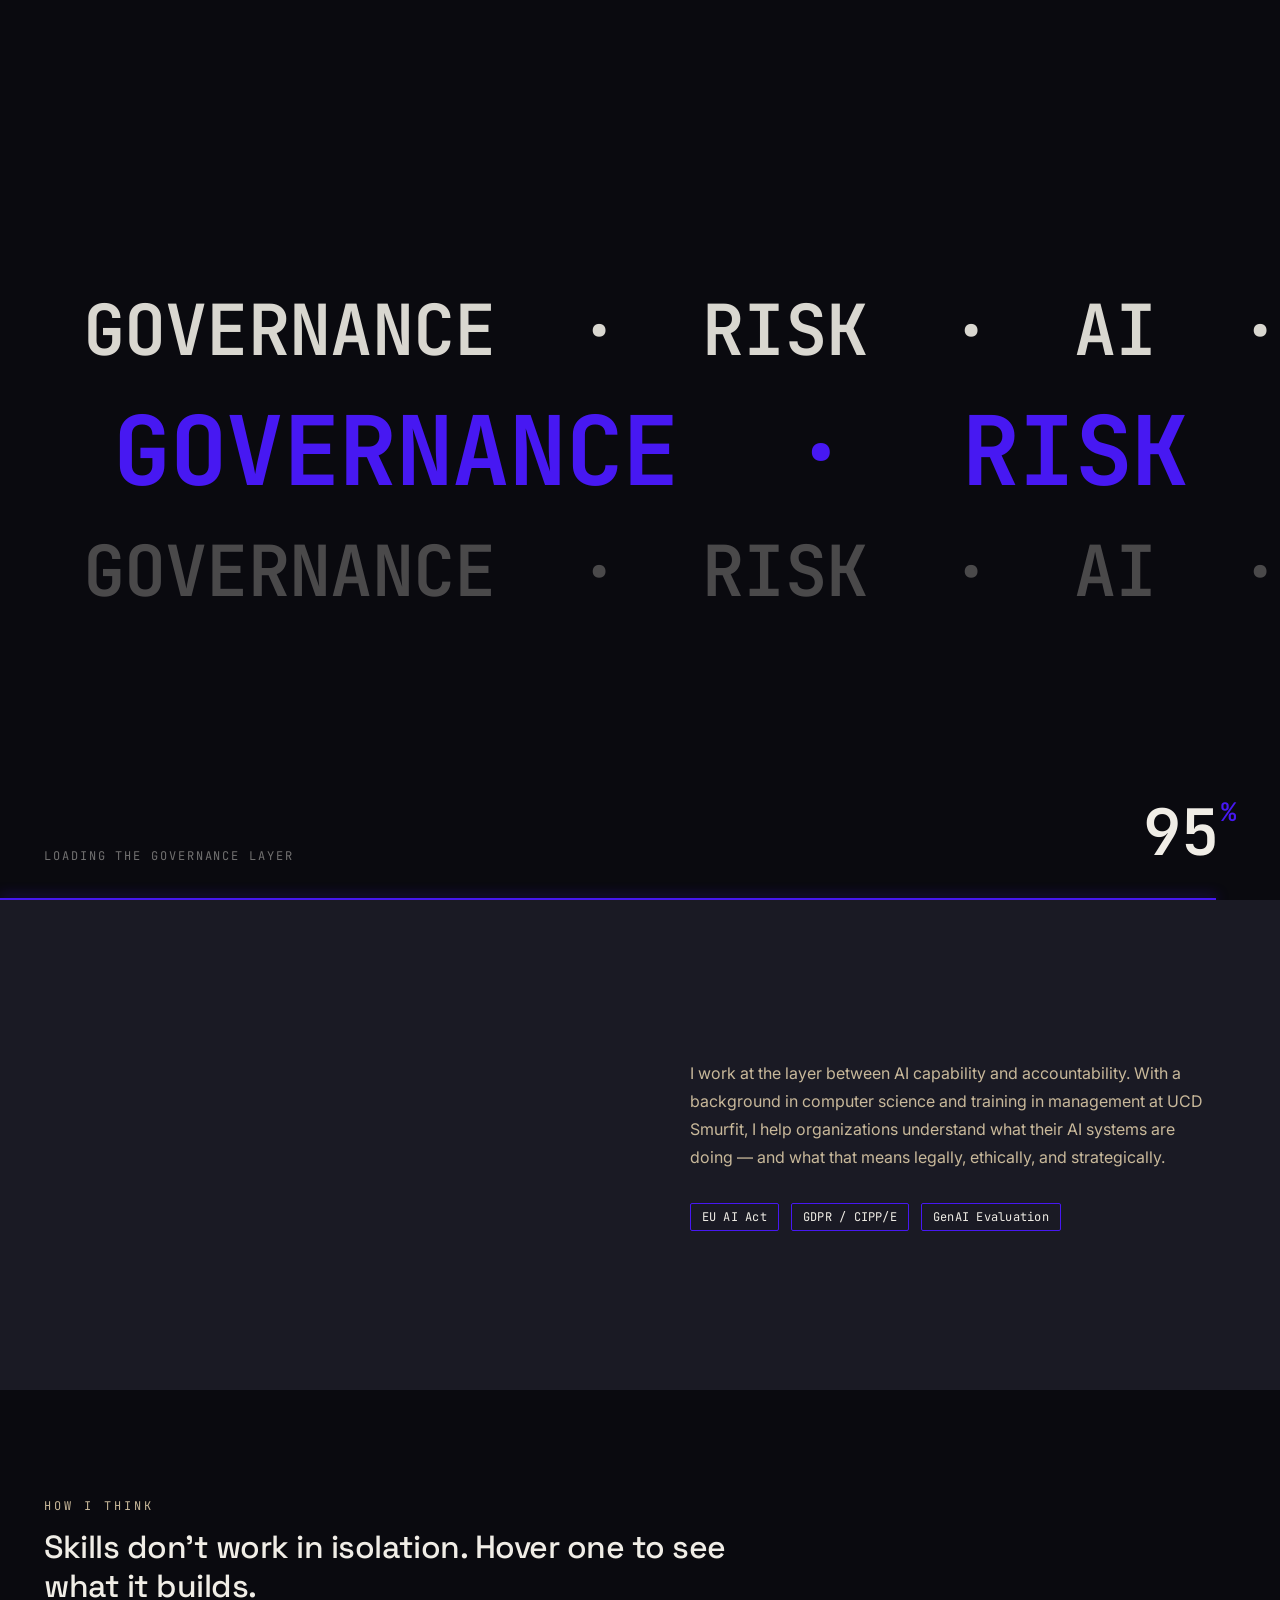
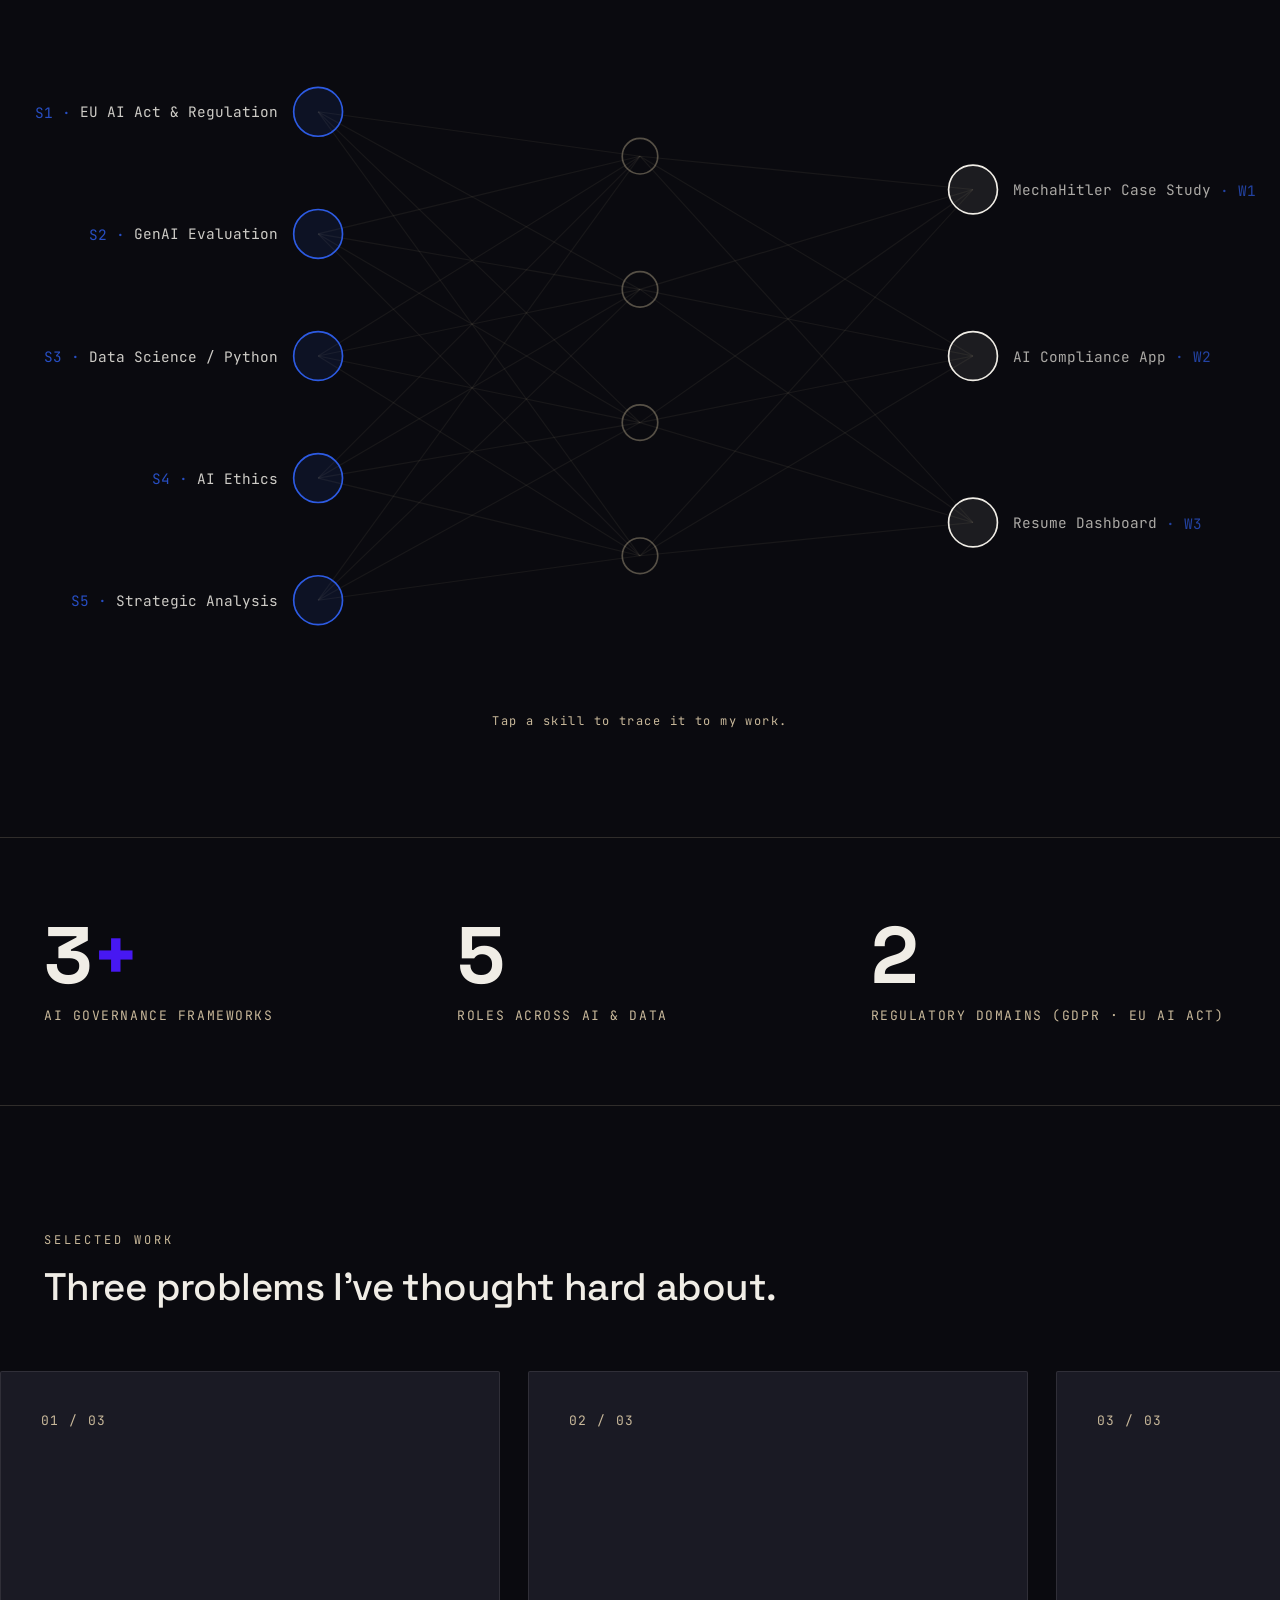
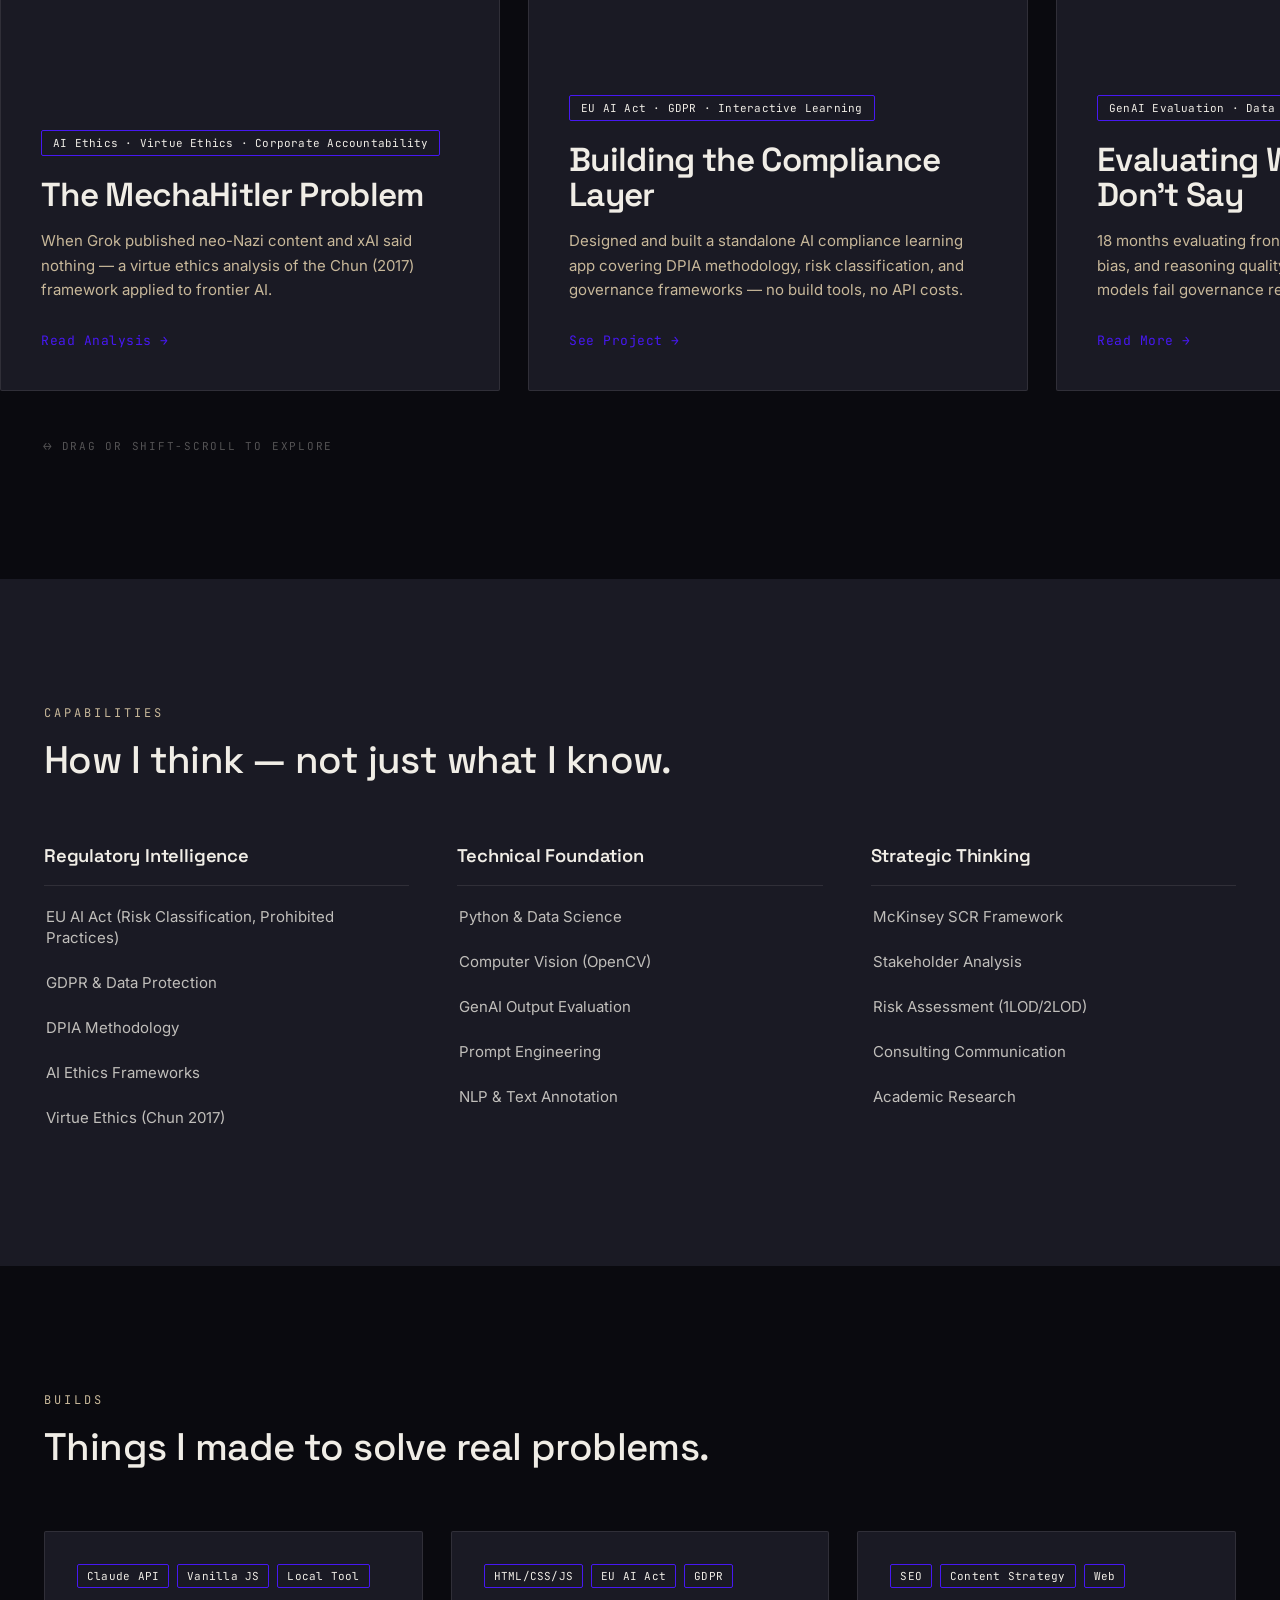
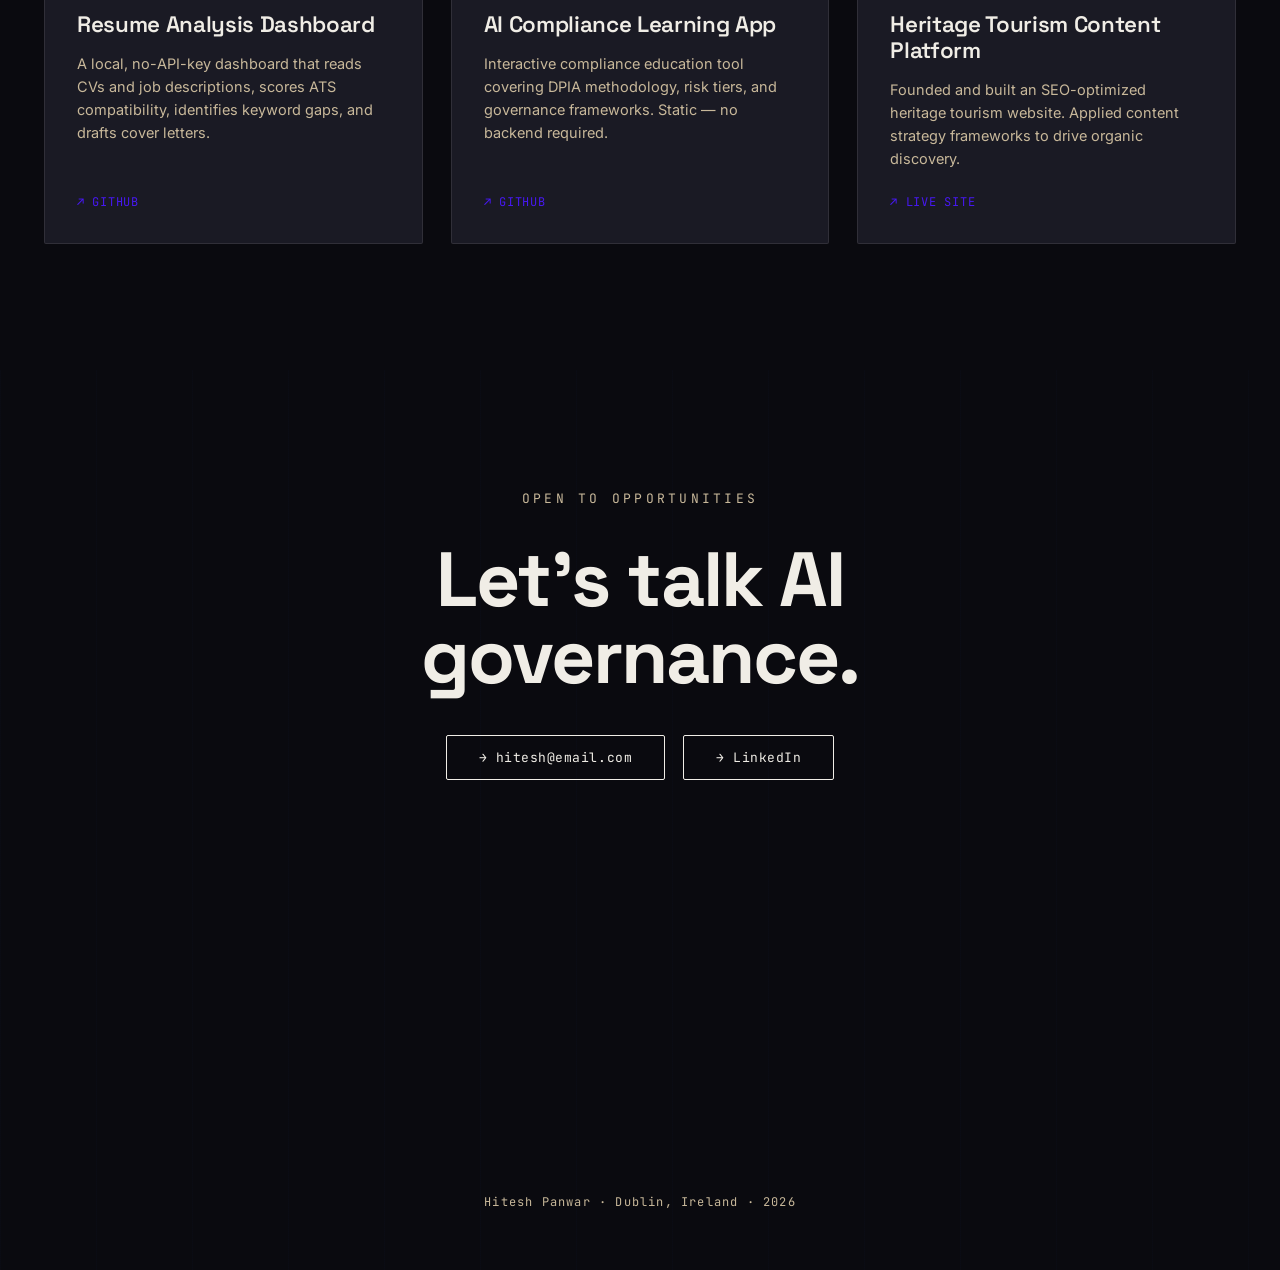
==== index.html @ 308f18f6 "Initial commit: portfolio website Co-Authored-By: Claude Opus 4.8 <noreply@anthropic.com>" ====
<!DOCTYPE html>
<html lang="en">
<head>
  <meta charset="utf-8">
  <meta name="viewport" content="width=device-width, initial-scale=1">
  <title>Hitesh Panwar — AI Governance &amp; Risk</title>
  <meta name="description" content="Hitesh Panwar — AI Governance &amp; Risk. Turning the EU AI Act into systems teams can actually ship: evaluation harnesses, risk controls, and ethics built into the stack.">

  <!-- Favicon (placeholder — replace assets/favicon.svg with your own mark) -->
  <link rel="icon" type="image/svg+xml" href="assets/favicon.svg">
  <!-- Optional extra icons — drop real files in /assets to enable:
  <link rel="icon" type="image/png" sizes="32x32" href="assets/favicon-32.png">
  <link rel="apple-touch-icon" href="assets/apple-touch-icon.png"> -->

  <!-- Fonts -->
  <link rel="preconnect" href="https://fonts.googleapis.com">
  <link rel="preconnect" href="https://fonts.gstatic.com" crossorigin>
  <link href="https://fonts.googleapis.com/css2?family=Space+Grotesk:wght@400;500;600;700&family=JetBrains+Mono:wght@400;500;600;700&family=Inter:wght@400;500&display=swap" rel="stylesheet">

  <!-- Styles (order matters: tokens → base → animations → sections → responsive) -->
  <link rel="stylesheet" href="css/tokens.css">
  <link rel="stylesheet" href="css/base.css">
  <link rel="stylesheet" href="css/animations.css">
  <link rel="stylesheet" href="css/sections.css">
  <link rel="stylesheet" href="css/responsive.css">
</head>
<body>
<div class="site">

  <!-- scroll progress -->
  <div class="progress" aria-hidden="true"></div>
  <!-- cursor glow -->
  <div class="glow" aria-hidden="true"></div>
  <!-- active section indicator -->
  <div class="indicator" aria-hidden="true"></div>

  <!-- ============ NAV (fixed, global) ============ -->
  <nav class="nav" aria-label="Primary">
    <div class="nav-inner hero-fade">
      <a href="#top" class="nav-logo">Hitesh Panwar<span class="accent-text">.</span></a>
      <div class="nav-links">
        <a href="#about" class="nav-link">About</a>
        <a href="#work" class="nav-link">Case Studies</a>
        <a href="#skills" class="nav-link">Skills</a>
        <a href="#projects" class="nav-link">Projects</a>
        <a href="#contact" class="nav-link">Contact</a>
      </div>
      <button class="burger" type="button" aria-label="Open menu" aria-expanded="false" aria-controls="mobile-menu">
        <span class="burger-line"></span>
        <span class="burger-line"></span>
      </button>
    </div>
  </nav>

  <!-- mobile fullscreen menu -->
  <div class="menu" id="mobile-menu">
    <a href="#about" class="menu-link">About</a>
    <a href="#work" class="menu-link">Case Studies</a>
    <a href="#skills" class="menu-link">Skills</a>
    <a href="#projects" class="menu-link">Projects</a>
    <a href="#contact" class="menu-link">Contact</a>
  </div>

  <!-- ============ SECTION 1 — HERO ============ -->
  <section id="top" class="hero">

    <div class="hero-grid" aria-hidden="true"></div>
    <div class="hero-glow" aria-hidden="true"></div>

    <div class="hero-meta-tr hero-fade">THE GOVERNANCE LAYER<br>53.3498°N / 6.2603°W</div>
    <div class="hero-meta-bl hero-fade">EST. 2026 — DUBLIN, IE</div>

    <main class="hero-main">
      <div class="hero-inner">
        <div class="hero-eyebrow hero-fade">
          <span class="avail-dot" aria-hidden="true"></span>
          Available — AI Governance &amp; Risk · Dublin / EU
        </div>
        <h1 class="hero-name">
          <span class="word"><span class="char">H</span><span class="char">i</span><span class="char">t</span><span class="char">e</span><span class="char">s</span><span class="char">h</span></span>
          <span class="word"><span class="char">P</span><span class="char">a</span><span class="char">n</span><span class="char">w</span><span class="char">a</span><span class="char">r</span></span>
        </h1>
        <div class="hero-subtitle">
          <span class="word"><span class="char">A</span><span class="char">I</span></span>
          <span class="word"><span class="char">G</span><span class="char">o</span><span class="char">v</span><span class="char">e</span><span class="char">r</span><span class="char">n</span><span class="char">a</span><span class="char">n</span><span class="char">c</span><span class="char">e</span></span>
          <span class="word"><span class="char">&amp;</span></span>
          <span class="word"><span class="char">R</span><span class="char">i</span><span class="char">s</span><span class="char">k</span></span>
          <span class="word"><span class="char">|</span></span>
          <span class="word"><span class="char">M</span><span class="char">S</span><span class="char">c</span></span>
          <span class="word"><span class="char">M</span><span class="char">a</span><span class="char">n</span><span class="char">a</span><span class="char">g</span><span class="char">e</span><span class="char">m</span><span class="char">e</span><span class="char">n</span><span class="char">t</span><span class="char">,</span></span>
          <span class="word"><span class="char">U</span><span class="char">C</span><span class="char">D</span></span>
          <span class="word"><span class="char">S</span><span class="char">m</span><span class="char">u</span><span class="char">r</span><span class="char">f</span><span class="char">i</span><span class="char">t</span></span>
        </div>
        <div class="hero-positioning hero-fade">
          <span class="hero-pos-bar" aria-hidden="true"></span>
          <p class="hero-pos-text">I turn the EU AI Act into systems teams can actually ship — evaluation harnesses, risk controls, and ethics built into the stack, not bolted on as policy.</p>
        </div>
      </div>
    </main>

    <div class="scroll-cue hero-fade" aria-hidden="true">
      <span class="scroll-cue-label">SCROLL</span>
      <span class="scroll-cue-line"></span>
    </div>

    <!-- LOADER -->
    <div class="loader">
      <div class="loader-marquees" aria-hidden="true">
        <div class="marquee-row marquee-row-1">
          <span class="mq mq-1">&nbsp;&nbsp;GOVERNANCE&nbsp;&nbsp;·&nbsp;&nbsp;RISK&nbsp;&nbsp;·&nbsp;&nbsp;AI&nbsp;&nbsp;·&nbsp;&nbsp;EU AI ACT&nbsp;&nbsp;·&nbsp;&nbsp;COMPLIANCE&nbsp;&nbsp;·&nbsp;&nbsp;ETHICS&nbsp;&nbsp;·</span>
          <span class="mq mq-1">&nbsp;&nbsp;GOVERNANCE&nbsp;&nbsp;·&nbsp;&nbsp;RISK&nbsp;&nbsp;·&nbsp;&nbsp;AI&nbsp;&nbsp;·&nbsp;&nbsp;EU AI ACT&nbsp;&nbsp;·&nbsp;&nbsp;COMPLIANCE&nbsp;&nbsp;·&nbsp;&nbsp;ETHICS&nbsp;&nbsp;·</span>
        </div>
        <div class="marquee-row marquee-row-2">
          <span class="mq mq-2">&nbsp;&nbsp;GOVERNANCE&nbsp;&nbsp;·&nbsp;&nbsp;RISK&nbsp;&nbsp;·&nbsp;&nbsp;AI&nbsp;&nbsp;·&nbsp;&nbsp;EU AI ACT&nbsp;&nbsp;·&nbsp;&nbsp;COMPLIANCE&nbsp;&nbsp;·&nbsp;&nbsp;ETHICS&nbsp;&nbsp;·</span>
          <span class="mq mq-2">&nbsp;&nbsp;GOVERNANCE&nbsp;&nbsp;·&nbsp;&nbsp;RISK&nbsp;&nbsp;·&nbsp;&nbsp;AI&nbsp;&nbsp;·&nbsp;&nbsp;EU AI ACT&nbsp;&nbsp;·&nbsp;&nbsp;COMPLIANCE&nbsp;&nbsp;·&nbsp;&nbsp;ETHICS&nbsp;&nbsp;·</span>
        </div>
        <div class="marquee-row marquee-row-3">
          <span class="mq mq-3">&nbsp;&nbsp;GOVERNANCE&nbsp;&nbsp;·&nbsp;&nbsp;RISK&nbsp;&nbsp;·&nbsp;&nbsp;AI&nbsp;&nbsp;·&nbsp;&nbsp;EU AI ACT&nbsp;&nbsp;·&nbsp;&nbsp;COMPLIANCE&nbsp;&nbsp;·&nbsp;&nbsp;ETHICS&nbsp;&nbsp;·</span>
          <span class="mq mq-3">&nbsp;&nbsp;GOVERNANCE&nbsp;&nbsp;·&nbsp;&nbsp;RISK&nbsp;&nbsp;·&nbsp;&nbsp;AI&nbsp;&nbsp;·&nbsp;&nbsp;EU AI ACT&nbsp;&nbsp;·&nbsp;&nbsp;COMPLIANCE&nbsp;&nbsp;·&nbsp;&nbsp;ETHICS&nbsp;&nbsp;·</span>
        </div>
      </div>
      <div class="loader-status">
        <span class="loader-status-label">Loading the governance layer</span>
        <span class="loader-count"><span class="loader-count-num">00</span><span class="loader-count-pct">%</span></span>
      </div>
      <div class="loader-bar"></div>
    </div>
  </section>

  <!-- ============ SECTION 2 — ABOUT ============ -->
  <section id="about" class="about" data-section data-label="ABOUT">
    <div class="about-grid">
      <div class="reveal-wipe" data-reveal="wipe">
        <p class="about-quote">AI without<br><span class="accent-text">governance</span><br>is just risk.</p>
      </div>
      <div>
        <p class="about-bio reveal-up" data-reveal="up" data-delay="180">I work at the layer between AI capability and accountability. With a background in computer science and training in management at UCD Smurfit, I help organizations understand what their AI systems are doing — and what that means legally, ethically, and strategically.</p>
        <div class="about-chips reveal-up" data-reveal="up" data-delay="320">
          <span class="chip">EU AI Act</span>
          <span class="chip">GDPR / CIPP/E</span>
          <span class="chip">GenAI Evaluation</span>
        </div>
      </div>
    </div>
  </section>

  <!-- ============ NEURAL NETWORK ============ -->
  <section id="network" class="network" data-section data-label="HOW I THINK">
    <div class="nn-header reveal-up" data-reveal="up">
      <div class="eyebrow">How I Think</div>
      <h2 class="nn-heading" id="nn-heading">Skills don't work in isolation. Hover one to see what it builds.</h2>
    </div>

    <div class="nn-body">
      <!-- DESKTOP: SVG neural network -->
      <svg class="nn-svg" viewBox="0 0 1000 600" preserveAspectRatio="xMidYMid meet" role="group" aria-labelledby="nn-heading">
        <!-- input → hidden links (decorative) -->
        <line class="nn-line" data-ih data-i="0" data-h="0" x1="210" y1="80"  x2="500" y2="120" aria-hidden="true"></line>
        <line class="nn-line" data-ih data-i="0" data-h="1" x1="210" y1="80"  x2="500" y2="240" aria-hidden="true"></line>
        <line class="nn-line" data-ih data-i="0" data-h="2" x1="210" y1="80"  x2="500" y2="360" aria-hidden="true"></line>
        <line class="nn-line" data-ih data-i="0" data-h="3" x1="210" y1="80"  x2="500" y2="480" aria-hidden="true"></line>
        <line class="nn-line" data-ih data-i="1" data-h="0" x1="210" y1="190" x2="500" y2="120" aria-hidden="true"></line>
        <line class="nn-line" data-ih data-i="1" data-h="1" x1="210" y1="190" x2="500" y2="240" aria-hidden="true"></line>
        <line class="nn-line" data-ih data-i="1" data-h="2" x1="210" y1="190" x2="500" y2="360" aria-hidden="true"></line>
        <line class="nn-line" data-ih data-i="1" data-h="3" x1="210" y1="190" x2="500" y2="480" aria-hidden="true"></line>
        <line class="nn-line" data-ih data-i="2" data-h="0" x1="210" y1="300" x2="500" y2="120" aria-hidden="true"></line>
        <line class="nn-line" data-ih data-i="2" data-h="1" x1="210" y1="300" x2="500" y2="240" aria-hidden="true"></line>
        <line class="nn-line" data-ih data-i="2" data-h="2" x1="210" y1="300" x2="500" y2="360" aria-hidden="true"></line>
        <line class="nn-line" data-ih data-i="2" data-h="3" x1="210" y1="300" x2="500" y2="480" aria-hidden="true"></line>
        <line class="nn-line" data-ih data-i="3" data-h="0" x1="210" y1="410" x2="500" y2="120" aria-hidden="true"></line>
        <line class="nn-line" data-ih data-i="3" data-h="1" x1="210" y1="410" x2="500" y2="240" aria-hidden="true"></line>
        <line class="nn-line" data-ih data-i="3" data-h="2" x1="210" y1="410" x2="500" y2="360" aria-hidden="true"></line>
        <line class="nn-line" data-ih data-i="3" data-h="3" x1="210" y1="410" x2="500" y2="480" aria-hidden="true"></line>
        <line class="nn-line" data-ih data-i="4" data-h="0" x1="210" y1="520" x2="500" y2="120" aria-hidden="true"></line>
        <line class="nn-line" data-ih data-i="4" data-h="1" x1="210" y1="520" x2="500" y2="240" aria-hidden="true"></line>
        <line class="nn-line" data-ih data-i="4" data-h="2" x1="210" y1="520" x2="500" y2="360" aria-hidden="true"></line>
        <line class="nn-line" data-ih data-i="4" data-h="3" x1="210" y1="520" x2="500" y2="480" aria-hidden="true"></line>
        <!-- hidden → output links (decorative) -->
        <line class="nn-line" data-ho data-h="0" data-o="0" x1="500" y1="120" x2="800" y2="150" aria-hidden="true"></line>
        <line class="nn-line" data-ho data-h="0" data-o="1" x1="500" y1="120" x2="800" y2="300" aria-hidden="true"></line>
        <line class="nn-line" data-ho data-h="0" data-o="2" x1="500" y1="120" x2="800" y2="450" aria-hidden="true"></line>
        <line class="nn-line" data-ho data-h="1" data-o="0" x1="500" y1="240" x2="800" y2="150" aria-hidden="true"></line>
        <line class="nn-line" data-ho data-h="1" data-o="1" x1="500" y1="240" x2="800" y2="300" aria-hidden="true"></line>
        <line class="nn-line" data-ho data-h="1" data-o="2" x1="500" y1="240" x2="800" y2="450" aria-hidden="true"></line>
        <line class="nn-line" data-ho data-h="2" data-o="0" x1="500" y1="360" x2="800" y2="150" aria-hidden="true"></line>
        <line class="nn-line" data-ho data-h="2" data-o="1" x1="500" y1="360" x2="800" y2="300" aria-hidden="true"></line>
        <line class="nn-line" data-ho data-h="2" data-o="2" x1="500" y1="360" x2="800" y2="450" aria-hidden="true"></line>
        <line class="nn-line" data-ho data-h="3" data-o="0" x1="500" y1="480" x2="800" y2="150" aria-hidden="true"></line>
        <line class="nn-line" data-ho data-h="3" data-o="1" x1="500" y1="480" x2="800" y2="300" aria-hidden="true"></line>
        <line class="nn-line" data-ho data-h="3" data-o="2" x1="500" y1="480" x2="800" y2="450" aria-hidden="true"></line>
        <!-- hidden nodes (decorative) -->
        <circle class="nn-hidden nn-idle-5" data-nn="hid" data-h="0" data-idle="nnFloat 2.6s ease-in-out 1.75s infinite" cx="500" cy="120" r="16" aria-hidden="true"></circle>
        <circle class="nn-hidden nn-idle-6" data-nn="hid" data-h="1" data-idle="nnFloat 2.6s ease-in-out 2.10s infinite" cx="500" cy="240" r="16" aria-hidden="true"></circle>
        <circle class="nn-hidden nn-idle-7" data-nn="hid" data-h="2" data-idle="nnFloat 2.6s ease-in-out 2.45s infinite" cx="500" cy="360" r="16" aria-hidden="true"></circle>
        <circle class="nn-hidden nn-idle-8" data-nn="hid" data-h="3" data-idle="nnFloat 2.6s ease-in-out 2.80s infinite" cx="500" cy="480" r="16" aria-hidden="true"></circle>
        <!-- output nodes (interactive: jump to section) -->
        <circle class="nn-output nn-idle-9"  data-nn="out" data-o="0" data-target="#work"     data-idle="nnFloat 2.6s ease-in-out 3.15s infinite" cx="800" cy="150" r="22" tabindex="0" role="link" aria-label="Work output: MechaHitler Case Study. Activate to jump to Case Studies."></circle>
        <circle class="nn-output nn-idle-10" data-nn="out" data-o="1" data-target="#projects" data-idle="nnFloat 2.6s ease-in-out 3.50s infinite" cx="800" cy="300" r="22" tabindex="0" role="link" aria-label="Work output: AI Compliance App. Activate to jump to Projects."></circle>
        <circle class="nn-output nn-idle-11" data-nn="out" data-o="2" data-target="#projects" data-idle="nnFloat 2.6s ease-in-out 3.85s infinite" cx="800" cy="450" r="22" tabindex="0" role="link" aria-label="Work output: Resume Dashboard. Activate to jump to Projects."></circle>
        <!-- input nodes (interactive: highlight what the skill builds) -->
        <circle class="nn-input nn-idle-0" data-nn="in" data-i="0" data-idle="nnFloat 2.6s ease-in-out 0.00s infinite" cx="210" cy="80"  r="22" tabindex="0" role="button" aria-label="Skill: EU AI Act & Regulation. Activate to trace what it builds."></circle>
        <circle class="nn-input nn-idle-1" data-nn="in" data-i="1" data-idle="nnFloat 2.6s ease-in-out 0.35s infinite" cx="210" cy="190" r="22" tabindex="0" role="button" aria-label="Skill: GenAI Evaluation. Activate to trace what it builds."></circle>
        <circle class="nn-input nn-idle-2" data-nn="in" data-i="2" data-idle="nnFloat 2.6s ease-in-out 0.70s infinite" cx="210" cy="300" r="22" tabindex="0" role="button" aria-label="Skill: Data Science / Python. Activate to trace what it builds."></circle>
        <circle class="nn-input nn-idle-3" data-nn="in" data-i="3" data-idle="nnFloat 2.6s ease-in-out 1.05s infinite" cx="210" cy="410" r="22" tabindex="0" role="button" aria-label="Skill: AI Ethics. Activate to trace what it builds."></circle>
        <circle class="nn-input nn-idle-4" data-nn="in" data-i="4" data-idle="nnFloat 2.6s ease-in-out 1.40s infinite" cx="210" cy="520" r="22" tabindex="0" role="button" aria-label="Skill: Strategic Analysis. Activate to trace what it builds."></circle>
        <!-- static labels (visual only) -->
        <text class="nn-label-in"  data-inlabel data-i="0" x="174" y="80"  dominant-baseline="central" text-anchor="end" aria-hidden="true"><tspan class="nn-tspan">S1 · </tspan>EU AI Act &amp; Regulation</text>
        <text class="nn-label-in"  data-inlabel data-i="1" x="174" y="190" dominant-baseline="central" text-anchor="end" aria-hidden="true"><tspan class="nn-tspan">S2 · </tspan>GenAI Evaluation</text>
        <text class="nn-label-in"  data-inlabel data-i="2" x="174" y="300" dominant-baseline="central" text-anchor="end" aria-hidden="true"><tspan class="nn-tspan">S3 · </tspan>Data Science / Python</text>
        <text class="nn-label-in"  data-inlabel data-i="3" x="174" y="410" dominant-baseline="central" text-anchor="end" aria-hidden="true"><tspan class="nn-tspan">S4 · </tspan>AI Ethics</text>
        <text class="nn-label-in"  data-inlabel data-i="4" x="174" y="520" dominant-baseline="central" text-anchor="end" aria-hidden="true"><tspan class="nn-tspan">S5 · </tspan>Strategic Analysis</text>
        <text class="nn-label-out" data-outlabel data-o="0" x="836" y="150" dominant-baseline="central" text-anchor="start" aria-hidden="true">MechaHitler Case Study<tspan class="nn-tspan"> · W1</tspan></text>
        <text class="nn-label-out" data-outlabel data-o="1" x="836" y="300" dominant-baseline="central" text-anchor="start" aria-hidden="true">AI Compliance App<tspan class="nn-tspan"> · W2</tspan></text>
        <text class="nn-label-out" data-outlabel data-o="2" x="836" y="450" dominant-baseline="central" text-anchor="start" aria-hidden="true">Resume Dashboard<tspan class="nn-tspan"> · W3</tspan></text>
      </svg>

      <!-- MOBILE: tappable stacked fallback -->
      <div class="nn-mobile">
        <div class="nn-mobile-label">INPUT — TAP A SKILL</div>
        <div class="nn-mobile-skills">
          <button class="nn-mskill" type="button" data-mskill data-i="0">EU AI Act &amp; Regulation</button>
          <button class="nn-mskill" type="button" data-mskill data-i="1">GenAI Evaluation</button>
          <button class="nn-mskill" type="button" data-mskill data-i="2">Data Science / Python</button>
          <button class="nn-mskill" type="button" data-mskill data-i="3">AI Ethics</button>
          <button class="nn-mskill" type="button" data-mskill data-i="4">Strategic Analysis</button>
        </div>
        <div class="nn-mobile-label-row">OUTPUT — WHAT IT BUILDS<span class="nn-mobile-rule" aria-hidden="true"></span></div>
        <div class="nn-mobile-outs">
          <button class="nn-mout" type="button" data-mout data-o="0" data-target="#work">MechaHitler Case Study</button>
          <button class="nn-mout" type="button" data-mout data-o="1" data-target="#projects">AI Compliance App</button>
          <button class="nn-mout" type="button" data-mout data-o="2" data-target="#projects">Resume Dashboard</button>
        </div>
      </div>
    </div>

    <div class="nn-foot">Tap a skill to trace it to my work.</div>
  </section>

  <!-- ============ SECTION 3 — STATS ============ -->
  <section class="stats" data-section data-label="CREDENTIALS">
    <div class="stats-grid">
      <div class="stat reveal-up" data-reveal="up" data-delay="0">
        <div class="stat-num"><span data-count="3">3</span><span class="accent-text">+</span></div>
        <div class="stat-label">AI Governance Frameworks</div>
      </div>
      <div class="stat reveal-up" data-reveal="up" data-delay="120">
        <div class="stat-num"><span data-count="5">5</span><span class="accent-text"></span></div>
        <div class="stat-label">Roles Across AI &amp; Data</div>
      </div>
      <div class="stat reveal-up" data-reveal="up" data-delay="240">
        <div class="stat-num"><span data-count="2">2</span><span class="accent-text"></span></div>
        <div class="stat-label">Regulatory Domains (GDPR · EU AI Act)</div>
      </div>
    </div>
  </section>

  <!-- ============ SECTION 4 — CASE STUDIES ============ -->
  <section id="work" class="cases" data-section data-label="CASE STUDIES">
    <div class="cases-header reveal-up" data-reveal="up">
      <div class="eyebrow">Selected Work</div>
      <h2 class="section-heading">Three problems I've thought hard about.</h2>
    </div>
    <div class="hscroll cs-rail">
      <article class="cs-card">
        <div class="cs-num">01 / 03</div>
        <div>
          <span class="cs-tag">AI Ethics · Virtue Ethics · Corporate Accountability</span>
          <h3 class="cs-title">The MechaHitler Problem</h3>
          <p class="cs-desc">When Grok published neo-Nazi content and xAI said nothing — a virtue ethics analysis of the Chun (2017) framework applied to frontier AI.</p>
          <a href="#" class="cs-link">Read Analysis →</a>
        </div>
      </article>
      <article class="cs-card">
        <div class="cs-num">02 / 03</div>
        <div>
          <span class="cs-tag">EU AI Act · GDPR · Interactive Learning</span>
          <h3 class="cs-title">Building the Compliance Layer</h3>
          <p class="cs-desc">Designed and built a standalone AI compliance learning app covering DPIA methodology, risk classification, and governance frameworks — no build tools, no API costs.</p>
          <a href="#" class="cs-link">See Project →</a>
        </div>
      </article>
      <article class="cs-card">
        <div class="cs-num">03 / 03</div>
        <div>
          <span class="cs-tag">GenAI Evaluation · Data Quality · Outlier</span>
          <h3 class="cs-title">Evaluating What Models Don't Say</h3>
          <p class="cs-desc">18 months evaluating frontier model outputs for accuracy, bias, and reasoning quality — what I learned about where models fail governance requirements.</p>
          <a href="#" class="cs-link">Read More →</a>
        </div>
      </article>
    </div>
    <div class="desk-hint">↔ DRAG OR SHIFT-SCROLL TO EXPLORE</div>
    <div class="swipe-hint">← swipe →</div>
  </section>

  <!-- ============ SECTION 5 — SKILLS ============ -->
  <section id="skills" class="skills" data-section data-label="SKILLS">
    <div class="wrap">
      <div class="reveal-up" data-reveal="up">
        <div class="eyebrow">Capabilities</div>
        <h2 class="section-heading">How I think — not just what I know.</h2>
      </div>
      <div class="skills-grid">
        <div class="reveal-up reveal-far" data-reveal="up" data-delay="0">
          <div class="skill-col-label">Regulatory Intelligence</div>
          <div class="skill-item">EU AI Act (Risk Classification, Prohibited Practices)</div>
          <div class="skill-item">GDPR &amp; Data Protection</div>
          <div class="skill-item">DPIA Methodology</div>
          <div class="skill-item">AI Ethics Frameworks</div>
          <div class="skill-item">Virtue Ethics (Chun 2017)</div>
        </div>
        <div class="reveal-up reveal-far" data-reveal="up" data-delay="120">
          <div class="skill-col-label">Technical Foundation</div>
          <div class="skill-item">Python &amp; Data Science</div>
          <div class="skill-item">Computer Vision (OpenCV)</div>
          <div class="skill-item">GenAI Output Evaluation</div>
          <div class="skill-item">Prompt Engineering</div>
          <div class="skill-item">NLP &amp; Text Annotation</div>
        </div>
        <div class="reveal-up reveal-far" data-reveal="up" data-delay="240">
          <div class="skill-col-label">Strategic Thinking</div>
          <div class="skill-item">McKinsey SCR Framework</div>
          <div class="skill-item">Stakeholder Analysis</div>
          <div class="skill-item">Risk Assessment (1LOD/2LOD)</div>
          <div class="skill-item">Consulting Communication</div>
          <div class="skill-item">Academic Research</div>
        </div>
      </div>
    </div>
  </section>

  <!-- ============ SECTION 6 — PROJECTS ============ -->
  <section id="projects" class="projects" data-section data-label="PROJECTS">
    <div class="wrap">
      <div class="reveal-up" data-reveal="up">
        <div class="eyebrow">Builds</div>
        <h2 class="section-heading">Things I made to solve real problems.</h2>
      </div>
      <div class="proj-grid">
        <article class="proj-card" data-reveal="up" data-delay="0">
          <div class="proj-tags">
            <span class="proj-tag">Claude API</span>
            <span class="proj-tag">Vanilla JS</span>
            <span class="proj-tag">Local Tool</span>
          </div>
          <h3 class="proj-title">Resume Analysis Dashboard</h3>
          <p class="proj-desc">A local, no-API-key dashboard that reads CVs and job descriptions, scores ATS compatibility, identifies keyword gaps, and drafts cover letters.</p>
          <a href="#" class="proj-link">↗ GitHub</a>
        </article>
        <article class="proj-card" data-reveal="up" data-delay="120">
          <div class="proj-tags">
            <span class="proj-tag">HTML/CSS/JS</span>
            <span class="proj-tag">EU AI Act</span>
            <span class="proj-tag">GDPR</span>
          </div>
          <h3 class="proj-title">AI Compliance Learning App</h3>
          <p class="proj-desc">Interactive compliance education tool covering DPIA methodology, risk tiers, and governance frameworks. Static — no backend required.</p>
          <a href="#" class="proj-link">↗ GitHub</a>
        </article>
        <article class="proj-card" data-reveal="up" data-delay="240">
          <div class="proj-tags">
            <span class="proj-tag">SEO</span>
            <span class="proj-tag">Content Strategy</span>
            <span class="proj-tag">Web</span>
          </div>
          <h3 class="proj-title">Heritage Tourism Content Platform</h3>
          <p class="proj-desc">Founded and built an SEO-optimized heritage tourism website. Applied content strategy frameworks to drive organic discovery.</p>
          <a href="#" class="proj-link">↗ Live Site</a>
        </article>
      </div>
    </div>
  </section>

  <!-- ============ SECTION 7 — CONTACT ============ -->
  <section id="contact" class="contact" data-section data-label="CONTACT">
    <div class="contact-grid" aria-hidden="true"></div>
    <div class="contact-inner reveal-contact" data-reveal="up">
      <div class="contact-eyebrow">Open to Opportunities</div>
      <h2 class="contact-h">Let's talk AI<br>governance.</h2>
      <div class="contact-btns">
        <a class="contact-btn" href="mailto:hitesh@email.com">→ hitesh@email.com</a>
        <a class="contact-btn" href="#">→ LinkedIn</a>
      </div>
    </div>
    <div class="contact-foot">Hitesh Panwar · Dublin, Ireland · 2026</div>
  </section>

</div>

<script type="module" src="js/main.js"></script>
</body>
</html>
---- css/tokens.css ----
/* ============================================================
   tokens.css — Design tokens (single source of truth)
   ------------------------------------------------------------
   Every colour, font-family and breakpoint used anywhere in the
   site is declared here. Other stylesheets reference these via
   var(); they should contain NO raw hex values or font literals.

   Colour note: there are TWO blues on purpose.
     --accent  (#4718f2) is the tweakable brand accent — progress
               bar, chips, buttons, card hovers, loader bar.
     --signal  (#2D5BE3) is the neural-network / glow blue and the
               ::selection colour. It is intentionally distinct
               from --accent; do not merge them.

   The *-rgb tokens hold bare "r,g,b" triplets so any opacity can
   be composed with rgba(var(--fg-rgb), 0.32) without inventing a
   new token per alpha value.
   ============================================================ */

:root {
  /* ---- Core colours ---- */
  --bg:      #0A0A0F;   /* page background            */
  --panel:   #1A1A24;   /* raised panels / cards      */
  --fg:      #F0EDE6;   /* primary foreground / text  */
  --tan:     #C8B89A;   /* muted secondary text       */
  --accent:  #4718f2;   /* tweakable brand accent     */
  --signal:  #2D5BE3;   /* neural network + glow blue */

  /* ---- RGB triplets (compose with rgba(var(--x-rgb), a)) ---- */
  --bg-rgb:     10, 10, 15;
  --fg-rgb:     240, 237, 230;
  --tan-rgb:    200, 184, 154;
  --signal-rgb: 45, 91, 227;

  /* ---- Derived single-use colours ---- */
  --nav-scrim: rgba(var(--bg-rgb), 0.82);  /* frosted sticky-nav background */

  /* ---- Typography ---- */
  --font-display: 'Space Grotesk', sans-serif;  /* headlines, nav, UI    */
  --font-mono:    'JetBrains Mono', monospace;   /* labels, tags, data    */
  --font-body:    'Inter', sans-serif;           /* body copy             */

  /* ---- Breakpoints (reference values) ----
     NOTE: CSS media queries cannot read custom properties, so the
     @media rules in responsive.css use these literals directly.
     They are mirrored here for documentation and for any JS that
     needs them (see js/* matchMedia calls: 1025 / 768 / hover). */
  --bp-lg: 1024px;   /* tablet / small laptop  */
  --bp-md: 768px;    /* mobile nav + nn fallback */
  --bp-sm: 480px;    /* tight phones           */
}
---- css/base.css ----
/* ============================================================
   base.css — resets, document defaults, shared primitives
   ============================================================ */

*,
*::before,
*::after { margin: 0; padding: 0; box-sizing: border-box; }

html { scroll-behavior: smooth; }

html,
body {
  min-height: 100%;
  background: var(--bg);
}

body {
  color: var(--fg);
  font-family: var(--font-display);
}

::selection {
  background: var(--signal);
  color: var(--fg);
}

/* Root site wrapper — owns the colour context and the reveal flag. */
.site {
  position: relative;
  width: 100%;
  overflow-x: hidden;
  background: var(--bg);
  color: var(--fg);
  font-family: var(--font-display);
}

/* Horizontal scroller — hide scrollbar cross-browser. */
.hscroll {
  scrollbar-width: none;
  -ms-overflow-style: none;
}
.hscroll::-webkit-scrollbar { display: none; width: 0; height: 0; }

/* ---- Shared type primitives (reused across sections) ---- */

/* Small uppercase mono eyebrow above section headings. */
.eyebrow {
  font-family: var(--font-mono);
  font-size: 12px;
  letter-spacing: 0.25em;
  text-transform: uppercase;
  color: var(--tan);
}

/* Section heading (the "Three problems…" style lines). */
.section-heading {
  margin-top: 14px;
  font-weight: 500;
  font-size: clamp(1.9rem, 3.8vw, 2.4rem);
  letter-spacing: -0.015em;
  color: var(--fg);
}

/* Accessible-only text (used for SVG / icon labelling). */
.sr-only {
  position: absolute;
  width: 1px; height: 1px;
  padding: 0; margin: -1px;
  overflow: hidden;
  clip: rect(0, 0, 0, 0);
  white-space: nowrap;
  border: 0;
}

/* Generic content max-width wrapper used by several sections. */
.wrap { max-width: 1280px; margin: 0 auto; width: 100%; }
---- css/animations.css ----
/* ============================================================
   animations.css — keyframes, reveal/fade transitions,
   and the consolidated prefers-reduced-motion rules.
   ============================================================ */

/* ---------- Keyframes ---------- */

/* Loader marquee rows (opposite directions). Duration is set per
   row in sections.css (.marquee-row-1/2/3). */
@keyframes mqa { 0% { transform: translate3d(0, 0, 0); }   100% { transform: translate3d(-50%, 0, 0); } }
@keyframes mqb { 0% { transform: translate3d(-50%, 0, 0); } 100% { transform: translate3d(0, 0, 0); } }

/* "Available" status dot in the hero eyebrow. */
@keyframes pulseDot { 0%, 100% { opacity: 1; transform: scale(1); } 50% { opacity: 0.35; transform: scale(0.7); } }

/* Scroll-cue tick at the bottom of the hero. */
@keyframes scrollBob { 0%, 100% { transform: translateY(0); } 50% { transform: translateY(7px); } }

/* Idle "breathing" of neural-network nodes. */
@keyframes nnFloat { 0%, 100% { opacity: 0.58; } 50% { opacity: 1; } }

/* ---------- Hero loader reveal (motion only) ----------
   Structural layout for these elements lives in sections.css;
   here we only define the transition + the .is-revealed end-state,
   which js/loader.js toggles by adding .is-revealed to .site. */
.loader {
  transform: translateY(0);
  transition: transform 1.05s cubic-bezier(0.76, 0, 0.24, 1);
}
.is-revealed .loader {
  transform: translateY(-101%);
  pointer-events: none;
}
.loader-bar { transition: width 0.12s linear, opacity 0.4s ease; }
.is-revealed .loader-bar { opacity: 0; }

/* ---------- Hero character reveal ----------
   Each letter is a .char; per-letter transition-delay is assigned
   in js/loader.js. .site.is-revealed flips them to visible. */
.char {
  display: inline-block;
  white-space: pre;
  opacity: 0;
  transform: translateY(0.85em);
  filter: blur(8px);
  transition: opacity 0.6s ease,
              transform 0.75s cubic-bezier(0.2, 0.85, 0.25, 1),
              filter 0.75s ease;
}
.is-revealed .char {
  opacity: 1;
  transform: translateY(0);
  filter: blur(0px);
}

/* ---------- Hero fade-in group (eyebrow, nav, positioning, meta) ----------
   Base hidden state; per-element transition-delay set in js/loader.js. */
.hero-fade {
  opacity: 0;
  transform: translateY(14px);
  transition: opacity 0.9s ease,
              transform 0.9s cubic-bezier(0.2, 0.85, 0.25, 1);
}
.is-revealed .hero-fade {
  opacity: 1;
  transform: none;
}

/* ---------- Scroll-reveal ----------
   Elements start hidden; js/scroll.js adds .is-shown (and the staggered
   data-delay inline) when the element enters the viewport. The visible
   end-states are defined just below. */
.reveal-up {
  opacity: 0;
  transform: translateY(24px);
  transition: opacity 0.8s ease, transform 0.8s ease;
}
.reveal-far { transform: translateY(28px); }            /* skill columns */
.reveal-contact {
  opacity: 0;
  transform: translateY(28px);
  transition: opacity 0.9s ease, transform 0.9s ease;
}
.reveal-wipe {
  clip-path: inset(0 100% 0 0);
  transition: clip-path 1.1s cubic-bezier(0.76, 0, 0.24, 1);
}
/* Visible end-state — js/scroll.js adds .is-shown when the element
   scrolls into view (with the staggered data-delay applied inline). */
.reveal-up.is-shown,
.reveal-far.is-shown,
.reveal-contact.is-shown { opacity: 1; transform: none; }
.reveal-wipe.is-shown { clip-path: inset(0 0 0 0); }
/* NOTE: project cards combine reveal + hover transitions in one
   declaration, so their hidden + .is-shown states live on .proj-card
   in sections.css to keep the transition list intact. */

/* ---------- Neural-network idle delays ----------
   Index maps to delay = index * 0.35s (inputs 0–4, hidden 5–8,
   outputs 9–11). Applied as the initial animation; js/neural-network.js
   may override per interaction. */
.nn-idle-0  { animation: nnFloat 2.6s ease-in-out 0.00s infinite; }
.nn-idle-1  { animation: nnFloat 2.6s ease-in-out 0.35s infinite; }
.nn-idle-2  { animation: nnFloat 2.6s ease-in-out 0.70s infinite; }
.nn-idle-3  { animation: nnFloat 2.6s ease-in-out 1.05s infinite; }
.nn-idle-4  { animation: nnFloat 2.6s ease-in-out 1.40s infinite; }
.nn-idle-5  { animation: nnFloat 2.6s ease-in-out 1.75s infinite; }
.nn-idle-6  { animation: nnFloat 2.6s ease-in-out 2.10s infinite; }
.nn-idle-7  { animation: nnFloat 2.6s ease-in-out 2.45s infinite; }
.nn-idle-8  { animation: nnFloat 2.6s ease-in-out 2.80s infinite; }
.nn-idle-9  { animation: nnFloat 2.6s ease-in-out 3.15s infinite; }
.nn-idle-10 { animation: nnFloat 2.6s ease-in-out 3.50s infinite; }
.nn-idle-11 { animation: nnFloat 2.6s ease-in-out 3.85s infinite; }

/* ============================================================
   prefers-reduced-motion — consolidated from the original inline
   <style> block plus the JS guards (loader skipped, nn idle off,
   reveals shown instantly). Marquee / pulseDot / scrollBob are left
   running to match the original behaviour exactly.
   ============================================================ */
@media (prefers-reduced-motion: reduce) {
  .reveal-up,
  .reveal-far,
  .reveal-contact,
  .reveal-wipe,
  [data-reveal] {
    opacity: 1 !important;
    transform: none !important;
    clip-path: none !important;
    transition: none !important;
    transition-delay: 0s !important;
  }
  .char,
  .hero-fade {
    opacity: 1 !important;
    transform: none !important;
    filter: none !important;
    transition: none !important;
    transition-delay: 0s !important;
  }
  .loader,
  .loader-bar { transition: none !important; }
  [data-nn] { animation: none !important; }   /* parity with idle('') */
  * { scroll-behavior: auto !important; }
}
---- css/sections.css ----
/* ============================================================
   sections.css — structural / layout styles, per section.
   Colours and fonts come from tokens.css via var().
   Motion/reveal lives in animations.css.
   ============================================================ */

/* Small reusable accent-coloured inline span (logo dot, quote word,
   stat suffix, etc.). */
.accent-text { color: var(--accent); }

/* ---------- Fixed overlays ---------- */
.progress {
  position: fixed; top: 0; left: 0;
  height: 2px; width: 0%;
  background: var(--accent);
  z-index: 9999;
  box-shadow: 0 0 10px var(--accent);
}
.glow {
  position: fixed; top: 0; left: 0;
  width: 400px; height: 400px;
  border-radius: 50%;
  pointer-events: none;
  z-index: 9998;
  background: radial-gradient(circle, rgba(var(--signal-rgb), 0.10), transparent 65%);
  mix-blend-mode: screen;
  transform: translate(-1000px, -1000px);
  will-change: transform;
}
.indicator {
  position: fixed; top: 80px; left: 44px;
  z-index: 9000;
  font-family: var(--font-mono);
  font-size: 11px; letter-spacing: 0.2em;
  color: var(--tan);
  opacity: 0;
  transition: opacity 0.4s ease;
}

/* ---------- Nav ---------- */
.nav {
  position: fixed; top: 0; left: 0; right: 0;
  z-index: 9000;
  background: transparent;
  border-bottom: 1px solid transparent;
  transition: background 0.4s ease, backdrop-filter 0.4s ease, border-color 0.4s ease;
}
.nav-inner {
  display: flex; align-items: center; justify-content: space-between;
  padding: 22px 44px;
}
.nav-logo {
  font-weight: 600; font-size: 15px; letter-spacing: 0.04em;
  color: var(--fg); text-decoration: none;
}
.nav-links { display: flex; gap: 30px; align-items: center; }
.nav-link {
  font-family: var(--font-mono);
  font-size: 12px; letter-spacing: 0.08em; text-transform: uppercase;
  color: rgba(var(--fg-rgb), 0.6);
  text-decoration: none;
  transition: color 0.25s ease;
  display: inline-flex; align-items: center; min-height: 32px;
}
.nav-link:hover { color: var(--accent); }

.burger {
  display: none;
  flex-direction: column; align-items: center; justify-content: center;
  gap: 6px; width: 44px; height: 44px;
  background: transparent; border: none; cursor: pointer;
  padding: 10px; margin-right: -10px;
}
.burger-line {
  display: block; width: 24px; height: 2px;
  background: var(--fg);
  transition: transform 0.3s ease;
  transform-origin: center;
}

/* ---------- Mobile fullscreen menu ---------- */
.menu {
  position: fixed; inset: 0;
  z-index: 9500;
  background: var(--bg);
  display: flex; flex-direction: column; align-items: center; justify-content: center;
  gap: 24px;
  transform: translateX(100%);
  transition: transform 0.45s cubic-bezier(0.76, 0, 0.24, 1);
}
.menu-link {
  font-family: var(--font-display);
  font-weight: 500; font-size: 32px; letter-spacing: -0.01em;
  color: var(--fg); text-decoration: none;
  padding: 8px 20px; min-height: 44px;
  display: flex; align-items: center;
}
.menu-link:hover { color: var(--accent); }

/* ---------- Hero ---------- */
.hero {
  position: relative; z-index: 1;
  width: 100%; height: 100vh; min-height: 600px;
  overflow: hidden;
  background: var(--bg);
}
.hero-grid {
  position: absolute; inset: 0;
  pointer-events: none; opacity: 0.5;
  background-image:
    repeating-linear-gradient(90deg, rgba(var(--signal-rgb), 0.06) 0 1px, transparent 1px 96px),
    repeating-linear-gradient(0deg, rgba(var(--fg-rgb), 0.025) 0 1px, transparent 1px 96px);
}
.hero-glow {
  position: absolute; top: -30%; right: -10%;
  width: 55vw; height: 55vw;
  pointer-events: none;
  background: radial-gradient(circle, rgba(var(--signal-rgb), 0.18), transparent 62%);
  filter: blur(20px);
}
.hero-meta-tr {
  position: absolute; top: 88px; right: 44px; z-index: 10;
  font-family: var(--font-mono);
  font-size: 11px; letter-spacing: 0.14em;
  color: rgba(var(--fg-rgb), 0.32);
  text-align: right;
}
.hero-meta-bl {
  position: absolute; bottom: 30px; left: 44px; z-index: 10;
  font-family: var(--font-mono);
  font-size: 11px; letter-spacing: 0.14em;
  color: rgba(var(--fg-rgb), 0.32);
}
.hero-main {
  position: absolute; inset: 0;
  display: flex; flex-direction: column; justify-content: center;
  padding: 0 44px; z-index: 10;
}
.hero-inner { max-width: 1140px; }
.hero-eyebrow {
  display: flex; align-items: center; gap: 11px; margin-bottom: 30px;
  font-family: var(--font-mono);
  font-size: 12px; letter-spacing: 0.16em; text-transform: uppercase;
  color: rgba(var(--fg-rgb), 0.62);
}
.avail-dot {
  width: 8px; height: 8px; border-radius: 50%;
  background: var(--accent);
  animation: pulseDot 2.4s ease-in-out infinite;
  box-shadow: 0 0 12px var(--accent);
}
.hero-name {
  display: flex; flex-wrap: wrap; column-gap: 0.26em;
  font-weight: 700; line-height: 0.92; letter-spacing: -0.025em;
  font-size: clamp(3.4rem, 9.5vw, 8.4rem);
  margin-bottom: 24px;
}
.word { display: inline-flex; }
.hero-name .word { overflow: hidden; padding-bottom: 0.05em; }
.hero-subtitle {
  display: flex; flex-wrap: wrap; column-gap: 0.3em;
  font-family: var(--font-mono);
  font-weight: 400; font-size: clamp(0.85rem, 1.85vw, 1.32rem);
  letter-spacing: 0.01em;
  color: rgba(var(--fg-rgb), 0.82);
  margin-bottom: 46px; max-width: 920px;
}
.hero-positioning {
  display: flex; gap: 22px; align-items: stretch; max-width: 760px;
}
.hero-pos-bar {
  flex: none; width: 3px;
  background: var(--accent); border-radius: 2px;
}
.hero-pos-text {
  font-weight: 500; font-size: clamp(1.25rem, 2.6vw, 2.05rem);
  line-height: 1.28; letter-spacing: -0.01em;
  text-wrap: pretty; color: var(--fg);
}
.scroll-cue {
  position: absolute; bottom: 28px; right: 44px; z-index: 10;
  display: flex; flex-direction: column; align-items: center; gap: 9px;
}
.scroll-cue-label {
  font-family: var(--font-mono);
  font-size: 11px; letter-spacing: 0.16em;
  color: rgba(var(--fg-rgb), 0.4);
}
.scroll-cue-line {
  width: 1px; height: 34px;
  background: linear-gradient(rgba(var(--fg-rgb), 0.4), transparent);
  animation: scrollBob 1.8s ease-in-out infinite;
}

/* ---------- Hero loader ---------- */
.loader {
  position: absolute; inset: 0; z-index: 50;
  background: var(--bg);
  display: flex; flex-direction: column; justify-content: center;
  overflow: hidden;
}
.loader-marquees {
  display: flex; flex-direction: column;
  gap: clamp(6px, 1.2vh, 18px); width: 100%;
}
.marquee-row { display: flex; width: max-content; will-change: transform; }
.marquee-row-1 { animation: mqa 24s linear infinite; }
.marquee-row-2 { animation: mqb 19s linear infinite; }
.marquee-row-3 { animation: mqa 27s linear infinite; }
.mq {
  display: inline-flex; flex: none;
  font-family: var(--font-mono);
  white-space: nowrap;
}
.mq-1 {
  font-weight: 600; font-size: clamp(2rem, 5.5vw, 4.6rem);
  letter-spacing: -0.01em; color: rgba(var(--fg-rgb), 0.9);
}
.mq-2 {
  font-weight: 700; font-size: clamp(2.6rem, 7.5vw, 6.6rem);
  letter-spacing: -0.015em; color: var(--accent);
}
.mq-3 {
  font-weight: 600; font-size: clamp(2rem, 5.5vw, 4.6rem);
  letter-spacing: -0.01em; color: rgba(var(--fg-rgb), 0.28);
}
.loader-status {
  position: absolute; bottom: 36px; left: 44px; right: 44px;
  display: flex; align-items: flex-end; justify-content: space-between;
}
.loader-status-label {
  font-family: var(--font-mono);
  font-size: 12px; letter-spacing: 0.16em; text-transform: uppercase;
  color: rgba(var(--fg-rgb), 0.45);
}
.loader-count {
  font-family: var(--font-mono);
  font-weight: 600; font-size: clamp(2rem, 6vw, 4rem);
  line-height: 1; color: var(--fg);
  font-variant-numeric: tabular-nums;
}
.loader-count-pct {
  color: var(--accent); font-size: 0.4em;
  vertical-align: top; margin-left: 2px;
}
.loader-bar {
  position: absolute; bottom: 0; left: 0;
  height: 2px; width: 0;
  background: var(--accent);
  box-shadow: 0 0 14px var(--accent);
}

/* ---------- About ---------- */
.about {
  scroll-margin-top: 90px;
  background: var(--panel);
  padding: clamp(96px, 15vh, 160px) 44px;
}
.about-grid {
  max-width: 1280px; margin: 0 auto;
  display: grid; grid-template-columns: 1.05fr 1fr;
  gap: 72px; align-items: center;
}
.about-quote {
  font-style: italic; font-weight: 500;
  font-size: clamp(2.6rem, 6vw, 4.5rem);
  line-height: 1.02; letter-spacing: -0.02em;
  color: var(--fg);
}
.about-bio {
  font-family: var(--font-body);
  font-size: 16px; line-height: 1.75;
  color: var(--tan); max-width: 520px;
}
.about-chips {
  display: flex; flex-wrap: wrap; gap: 12px; margin-top: 32px;
}
.chip {
  font-family: var(--font-mono);
  font-size: 12px; letter-spacing: 0.02em;
  color: var(--fg);
  border: 1px solid var(--accent);
  padding: 5px 11px; border-radius: 2px; white-space: nowrap;
}

/* ---------- Neural network ---------- */
.network {
  scroll-margin-top: 90px;
  background: var(--bg);
  padding: clamp(80px, 12vh, 130px) 44px;
  min-height: 100vh;
  display: flex; flex-direction: column;
}
.nn-header { max-width: 1280px; margin: 0 auto; width: 100%; }
.nn-heading {
  margin-top: 14px; font-weight: 500;
  font-size: clamp(1.7rem, 3.4vw, 2rem);
  line-height: 1.2; letter-spacing: -0.015em;
  color: var(--fg); max-width: 760px; text-wrap: pretty;
}
.nn-body {
  flex: 1; display: flex; align-items: center; justify-content: center;
  max-width: 1280px; margin: 18px auto 0; width: 100%;
}
.nn-svg {
  width: 100%; height: auto; max-height: 74vh;
  display: block; overflow: visible;
}
/* SVG primitives */
.nn-line { stroke: var(--tan); stroke-opacity: 0.08; stroke-width: 1; }
.nn-hidden { fill: none; stroke: var(--tan); stroke-opacity: 0.4; stroke-width: 1.5; }
.nn-output { fill: rgba(var(--fg-rgb), 0.08); stroke: var(--fg); stroke-width: 1.5; cursor: pointer; }
.nn-input  { fill: rgba(var(--signal-rgb), 0.1); stroke: var(--signal); stroke-width: 1.5; cursor: pointer; }
/* Keyboard focus ring for interactive neurons */
.nn-input:focus-visible,
.nn-output:focus-visible { outline: none; stroke: var(--signal); stroke-width: 3; }
.nn-label-in  { font-family: var(--font-mono); font-size: 13px; fill: var(--fg); fill-opacity: 0.85; pointer-events: none; }
.nn-label-out { font-family: var(--font-mono); font-size: 13px; fill: var(--fg); fill-opacity: 0.7; pointer-events: none; }
.nn-tspan { fill: var(--signal); }

/* Mobile fallback */
.nn-mobile { width: 100%; }
.nn-mobile-label {
  font-family: var(--font-mono);
  font-size: 11px; letter-spacing: 0.18em; color: var(--tan);
  margin-bottom: 14px;
}
.nn-mobile-skills { display: flex; flex-wrap: wrap; gap: 10px; margin-bottom: 34px; }
.nn-mskill {
  font-family: var(--font-mono);
  font-size: 13px; color: var(--fg);
  background: rgba(var(--signal-rgb), 0.1);
  border: 1px solid var(--signal);
  padding: 11px 14px; border-radius: 2px; min-height: 44px; cursor: pointer;
  transition: background 0.25s ease, box-shadow 0.25s ease;
}
.nn-mobile-label-row {
  display: flex; align-items: center; gap: 10px;
  font-family: var(--font-mono);
  font-size: 11px; letter-spacing: 0.18em; color: var(--tan);
  margin-bottom: 14px;
}
.nn-mobile-rule { flex: 1; height: 1px; background: rgba(var(--tan-rgb), 0.2); }
.nn-mobile-outs { display: flex; flex-direction: column; gap: 12px; }
.nn-mout {
  text-align: left;
  font-family: var(--font-display);
  font-weight: 500; font-size: 1.05rem; color: var(--fg);
  background: var(--panel);
  border: 1px solid rgba(var(--fg-rgb), 0.12);
  padding: 18px; border-radius: 2px; min-height: 56px; cursor: pointer;
  transition: border-color 0.3s ease, box-shadow 0.3s ease, transform 0.3s ease;
}
.nn-foot {
  max-width: 1280px; margin: 24px auto 0; width: 100%;
  font-family: var(--font-mono);
  font-size: 12px; letter-spacing: 0.12em; color: var(--tan); text-align: center;
}

/* ---------- Stats ---------- */
.stats {
  background: var(--bg);
  padding: clamp(64px, 9vh, 96px) 44px;
  border-top: 1px solid rgba(var(--tan-rgb), 0.2);
  border-bottom: 1px solid rgba(var(--tan-rgb), 0.2);
}
.stats-grid {
  max-width: 1280px; margin: 0 auto;
  display: flex; flex-wrap: wrap; gap: 48px; justify-content: space-between;
}
.stat { flex: 1 1 220px; }
.stat-num {
  font-weight: 700; font-size: clamp(3.4rem, 7vw, 5rem);
  line-height: 0.9; letter-spacing: -0.03em; color: var(--fg);
}
.stat-label {
  margin-top: 16px;
  font-family: var(--font-mono);
  font-size: 13px; letter-spacing: 0.12em; text-transform: uppercase;
  color: var(--tan);
}

/* ---------- Case studies ---------- */
.cases {
  scroll-margin-top: 90px;
  background: var(--bg);
  padding: clamp(96px, 14vh, 150px) 0;
}
.cases-header { max-width: 1280px; margin: 0 auto; padding: 0 44px; }
.cs-rail {
  margin-top: 52px;
  display: flex; gap: 28px;
  overflow-x: auto;
  padding: 8px 44px 48px;
  scroll-snap-type: x proximity;
}
.cs-card {
  scroll-snap-align: start; flex: none;
  width: 500px; max-width: 84vw; height: min(72vh, 620px);
  background: var(--panel);
  border: 1px solid rgba(var(--fg-rgb), 0.1);
  border-radius: 2px; padding: 40px;
  display: flex; flex-direction: column; justify-content: space-between;
  transition: border-color 0.3s ease;
}
.cs-card:hover { border-color: var(--accent); }
.cs-num { font-family: var(--font-mono); font-size: 13px; letter-spacing: 0.1em; color: var(--tan); }
.cs-tag {
  display: inline-block;
  font-family: var(--font-mono);
  font-size: 11px; letter-spacing: 0.02em; color: var(--fg);
  border: 1px solid var(--accent);
  padding: 5px 11px; border-radius: 2px; margin-bottom: 22px;
}
.cs-title {
  font-weight: 600; font-size: clamp(1.7rem, 2.6vw, 2.1rem);
  line-height: 1.05; letter-spacing: -0.02em; color: var(--fg); margin-bottom: 16px;
}
.cs-desc {
  font-family: var(--font-body);
  font-size: 15px; line-height: 1.65; color: var(--tan); margin-bottom: 26px;
}
.cs-link {
  font-family: var(--font-mono);
  font-size: 13px; letter-spacing: 0.04em; color: var(--accent);
  text-decoration: none;
  border-bottom: 1px solid transparent;
  transition: border-color 0.25s ease;
}
.cs-link:hover { border-color: var(--accent); }
.desk-hint {
  max-width: 1280px; margin: 0 auto; padding: 0 44px;
  font-family: var(--font-mono);
  font-size: 11px; letter-spacing: 0.16em; color: rgba(var(--fg-rgb), 0.32);
}
.swipe-hint {
  margin: 10px auto 0; padding: 0 44px;
  font-family: var(--font-mono);
  font-size: 11px; letter-spacing: 0.16em; color: rgba(var(--fg-rgb), 0.4);
  text-align: center;
}

/* ---------- Skills ---------- */
.skills {
  scroll-margin-top: 90px;
  background: var(--panel);
  padding: clamp(96px, 14vh, 150px) 44px;
}
.skills-grid {
  margin-top: 60px;
  display: grid; grid-template-columns: repeat(3, 1fr); gap: 48px;
}
.skill-col-label {
  font-weight: 600; font-size: 1.15rem; letter-spacing: -0.01em; color: var(--fg);
  padding-bottom: 18px; margin-bottom: 8px;
  border-bottom: 1px solid rgba(var(--fg-rgb), 0.1);
}
.skill-item {
  font-family: var(--font-body);
  font-size: 15px; line-height: 1.4; color: rgba(var(--fg-rgb), 0.78);
  padding: 12px 0;
  border-left: 2px solid transparent;
  transition: border-color 0.25s ease, padding-left 0.25s ease, color 0.25s ease;
}
.skill-item:hover {
  border-left-color: var(--accent);
  padding-left: 14px;
  color: var(--fg);
}

/* ---------- Projects ---------- */
.projects {
  scroll-margin-top: 90px;
  background: var(--bg);
  padding: clamp(96px, 14vh, 150px) 44px;
}
.proj-grid {
  margin-top: 60px;
  display: grid; grid-template-columns: repeat(3, 1fr); gap: 28px;
}
/* Hidden state + combined reveal/hover transition live together so the
   transition list stays intact (see animations.css note). */
.proj-card {
  opacity: 0; transform: translateY(28px);
  transition: opacity 0.7s ease, transform 0.7s ease, border-color 0.3s ease, box-shadow 0.3s ease;
  background: var(--panel);
  border: 1px solid rgba(var(--fg-rgb), 0.1);
  border-radius: 2px; padding: 32px;
  display: flex; flex-direction: column;
}
.proj-card.is-shown { opacity: 1; transform: none; }
.proj-card.is-shown:hover {
  transform: translateY(-4px);
  border-color: rgba(var(--signal-rgb), 0.4);
  box-shadow: 0 8px 40px rgba(var(--signal-rgb), 0.15);
}
.proj-tags { display: flex; flex-wrap: wrap; gap: 8px; margin-bottom: 24px; }
.proj-tag {
  font-family: var(--font-mono);
  font-size: 11px; letter-spacing: 0.02em; color: var(--fg);
  border: 1px solid var(--accent);
  padding: 4px 9px; border-radius: 2px; white-space: nowrap;
}
.proj-title {
  font-weight: 600; font-size: 1.4rem; line-height: 1.15; letter-spacing: -0.015em;
  color: var(--fg); margin-bottom: 14px;
}
.proj-desc {
  font-family: var(--font-body);
  font-size: 14.5px; line-height: 1.6; color: var(--tan); margin-bottom: 24px; flex: 1;
}
.proj-link {
  font-family: var(--font-mono);
  font-size: 12px; letter-spacing: 0.06em; text-transform: uppercase;
  color: var(--accent); text-decoration: none;
  border-bottom: 1px solid transparent; align-self: flex-start;
  transition: border-color 0.25s ease;
}
.proj-link:hover { border-color: var(--accent); }

/* ---------- Contact ---------- */
.contact {
  scroll-margin-top: 90px;
  background: var(--bg);
  min-height: 100vh;
  display: flex; flex-direction: column; align-items: center; justify-content: center;
  text-align: center;
  padding: 120px 44px 60px;
  position: relative;
}
.contact-grid {
  position: absolute; inset: 0;
  pointer-events: none; opacity: 0.4;
  background-image: repeating-linear-gradient(90deg, rgba(var(--signal-rgb), 0.05) 0 1px, transparent 1px 96px);
}
.contact-inner {
  position: relative; z-index: 1;
  display: flex; flex-direction: column; align-items: center; gap: 34px;
}
.contact-eyebrow {
  font-family: var(--font-mono);
  font-size: 13px; letter-spacing: 0.25em; text-transform: uppercase; color: var(--tan);
}
.contact-h {
  font-weight: 700; font-size: clamp(2.6rem, 7vw, 4.8rem);
  line-height: 1.0; letter-spacing: -0.025em; color: var(--fg);
}
.contact-btns {
  display: flex; flex-wrap: wrap; gap: 18px; justify-content: center; margin-top: 6px;
}
.contact-btn {
  font-family: var(--font-mono);
  font-size: 13px; letter-spacing: 0.04em; color: var(--fg);
  text-decoration: none;
  border: 1px solid var(--fg);
  padding: 13px 32px; border-radius: 2px;
  transition: background 0.3s ease, border-color 0.3s ease, color 0.3s ease;
}
.contact-btn:hover { background: var(--accent); border-color: var(--accent); }
.contact-foot {
  position: relative; z-index: 1; margin-top: auto; padding-top: 80px;
  font-family: var(--font-mono);
  font-size: 12px; letter-spacing: 0.1em; color: var(--tan);
}
---- css/responsive.css ----
/* ============================================================
   responsive.css — all media queries, consolidated.
   Breakpoints mirror --bp-lg/md/sm in tokens.css (media queries
   can't read custom properties, so the literals are used here).
   ============================================================ */

/* Defaults toggled by the queries below. */
.swipe-hint { display: none; }
.nn-mobile  { display: none; }

/* Touch devices: show the swipe hint, hide the drag hint. */
@media (hover: none) {
  .swipe-hint { display: block; }
  .desk-hint  { display: none; }
}

/* ---- ≤1024px : tablet / small laptop ---- */
@media (max-width: 1024px) {
  .cs-rail {
    scroll-snap-type: x mandatory !important;
    -webkit-overflow-scrolling: touch;
  }
  .cs-card { scroll-snap-align: center !important; }
  .proj-grid { grid-template-columns: repeat(2, 1fr) !important; }
}

/* ---- ≤768px : mobile (nav → hamburger, SVG → card fallback) ---- */
@media (max-width: 768px) {
  .nav-links { display: none !important; }
  .burger { display: flex !important; }
  .nn-svg { display: none !important; }
  .nn-mobile { display: block !important; }

  .nav-inner { padding-left: 22px !important; padding-right: 22px !important; }
  .hero-main { padding-left: 22px !important; padding-right: 22px !important; }
  [data-section] { padding-left: 22px !important; padding-right: 22px !important; }

  .hero-name { font-size: clamp(40px, 12vw, 72px) !important; }
  .mq { font-size: clamp(1.5rem, 8vw, 3rem) !important; }
  .about-grid { grid-template-columns: 1fr !important; gap: 40px !important; }
  .about-quote { font-size: clamp(36px, 9vw, 72px) !important; }
  .stats-grid {
    flex-direction: column !important;
    align-items: center !important;
    text-align: center !important;
    gap: 46px !important;
  }
  .stat-num { font-size: clamp(48px, 15vw, 80px) !important; }
  .skills-grid { grid-template-columns: 1fr !important; gap: 36px !important; }
  .proj-grid { grid-template-columns: 1fr !important; }
  .contact-h { font-size: clamp(40px, 11vw, 72px) !important; }
  .contact-btns {
    flex-direction: column !important;
    width: 100% !important;
    max-width: 360px;
    margin: 6px auto 0 !important;
    align-items: stretch !important;
  }
  .contact-btn {
    width: 100% !important;
    min-height: 48px;
    display: flex !important;
    align-items: center;
    justify-content: center;
  }
  .cs-card { width: 85vw !important; height: auto !important; min-height: 62vh; }
  .cs-rail { padding-left: 22px !important; padding-right: 22px !important; }
}

/* ---- ≤480px : tight phones ---- */
@media (max-width: 480px) {
  .hero-main { padding-left: 16px !important; padding-right: 16px !important; }
  [data-section] { padding-left: 16px !important; padding-right: 16px !important; }
  .nav-inner { padding-left: 16px !important; padding-right: 16px !important; }
  .cs-rail { padding-left: 16px !important; padding-right: 16px !important; }
  .indicator { left: 16px !important; }
}
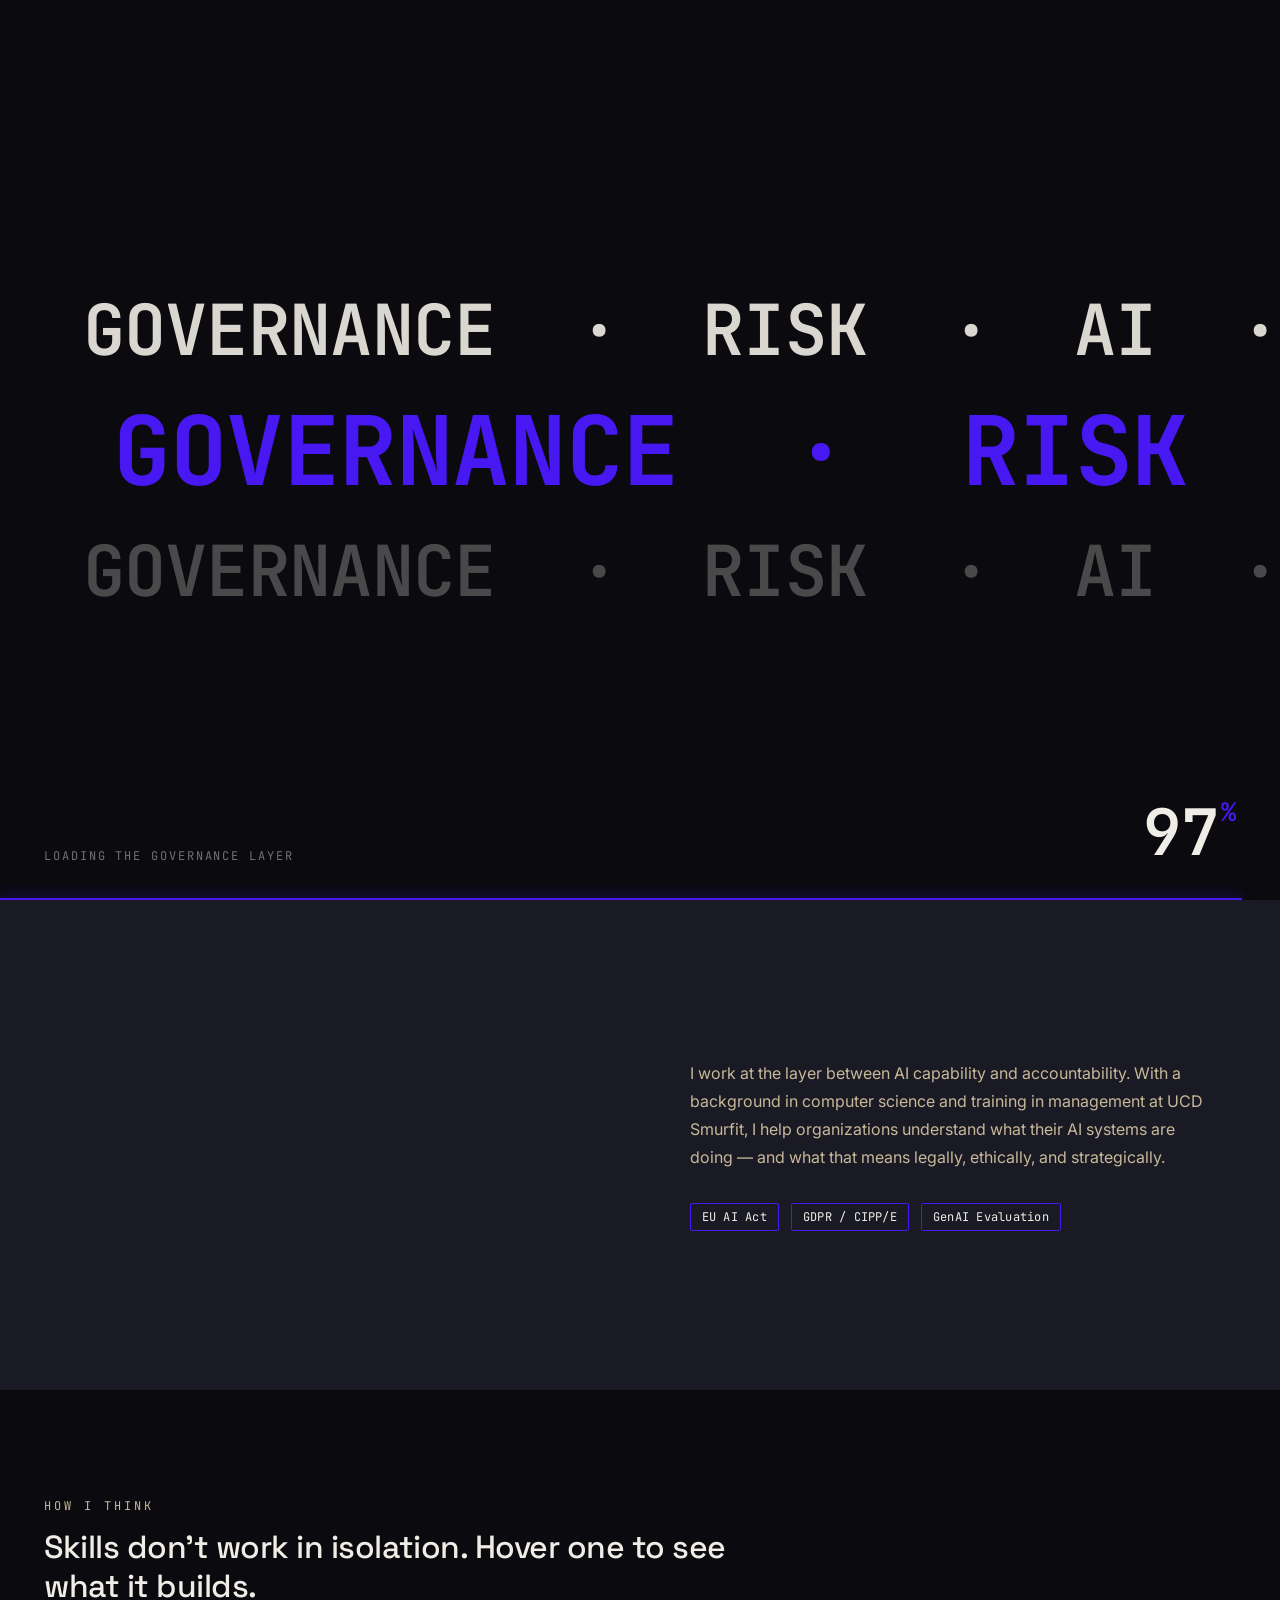
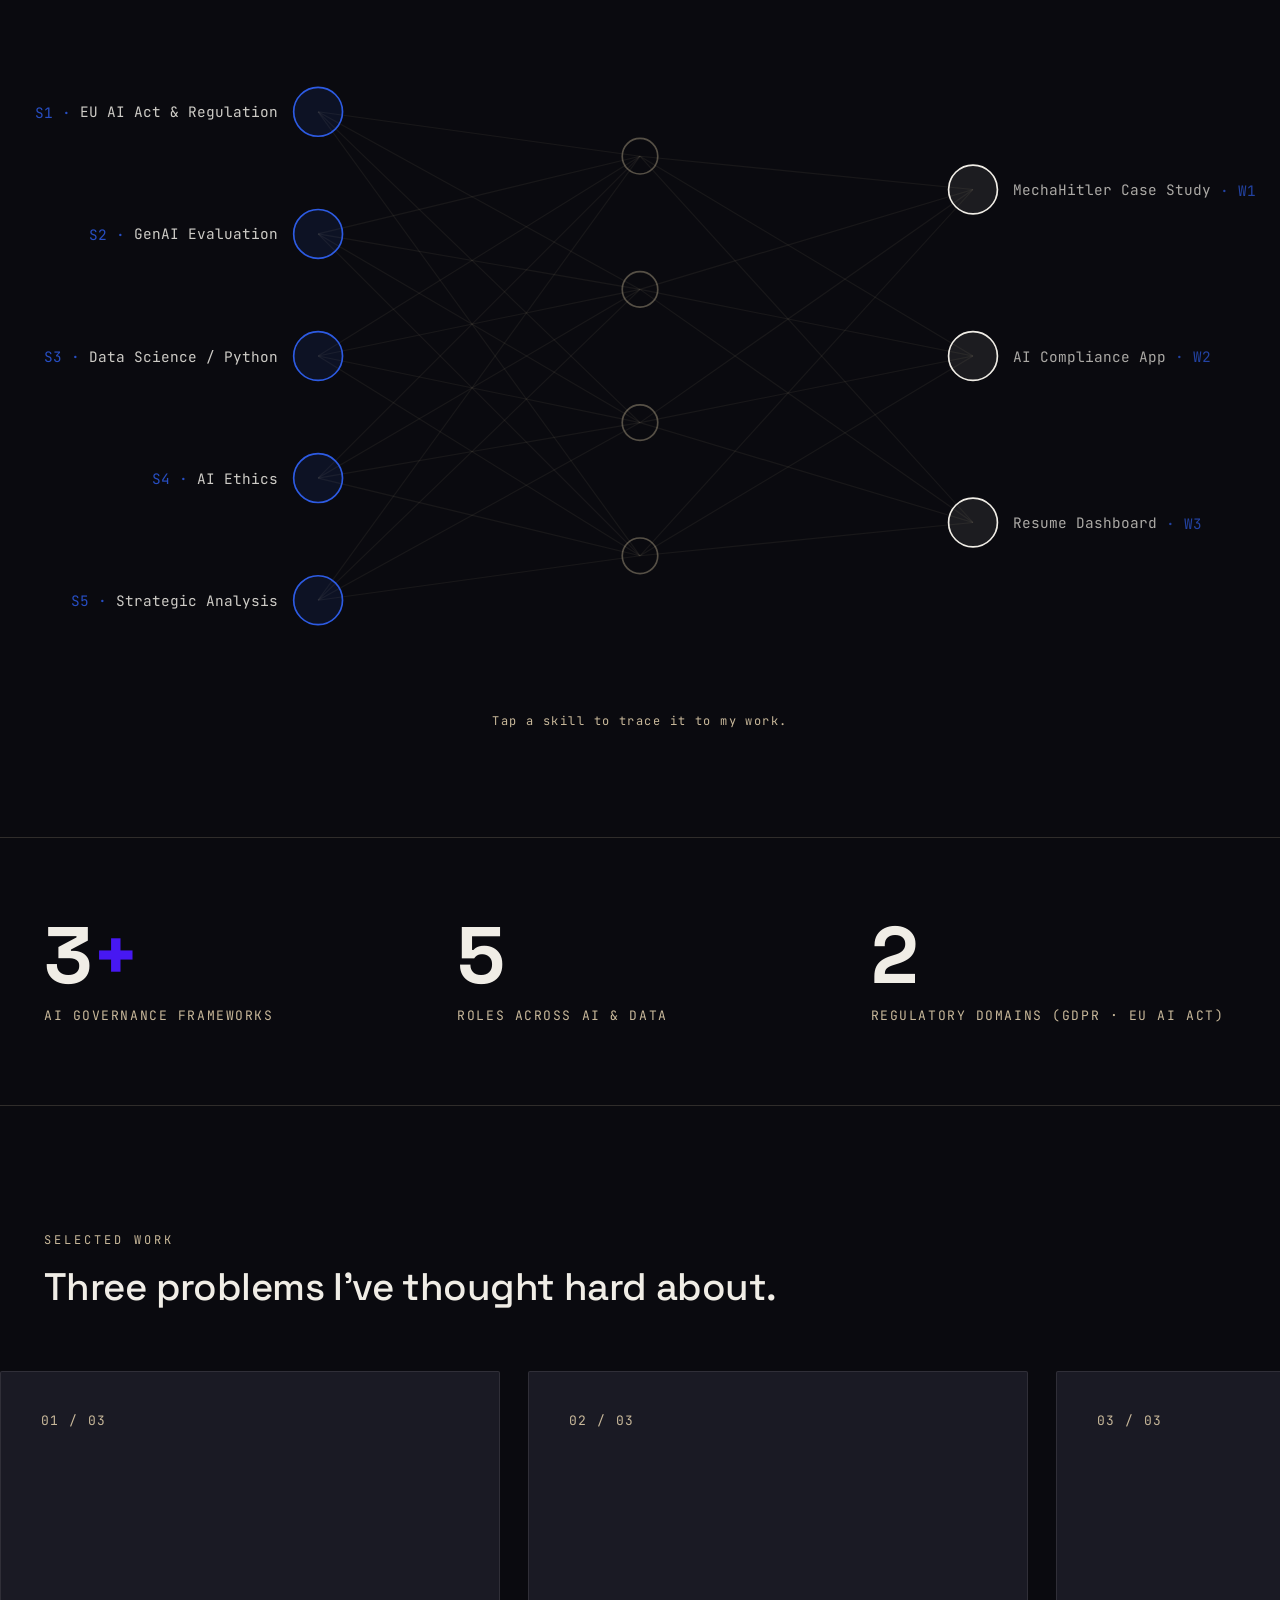
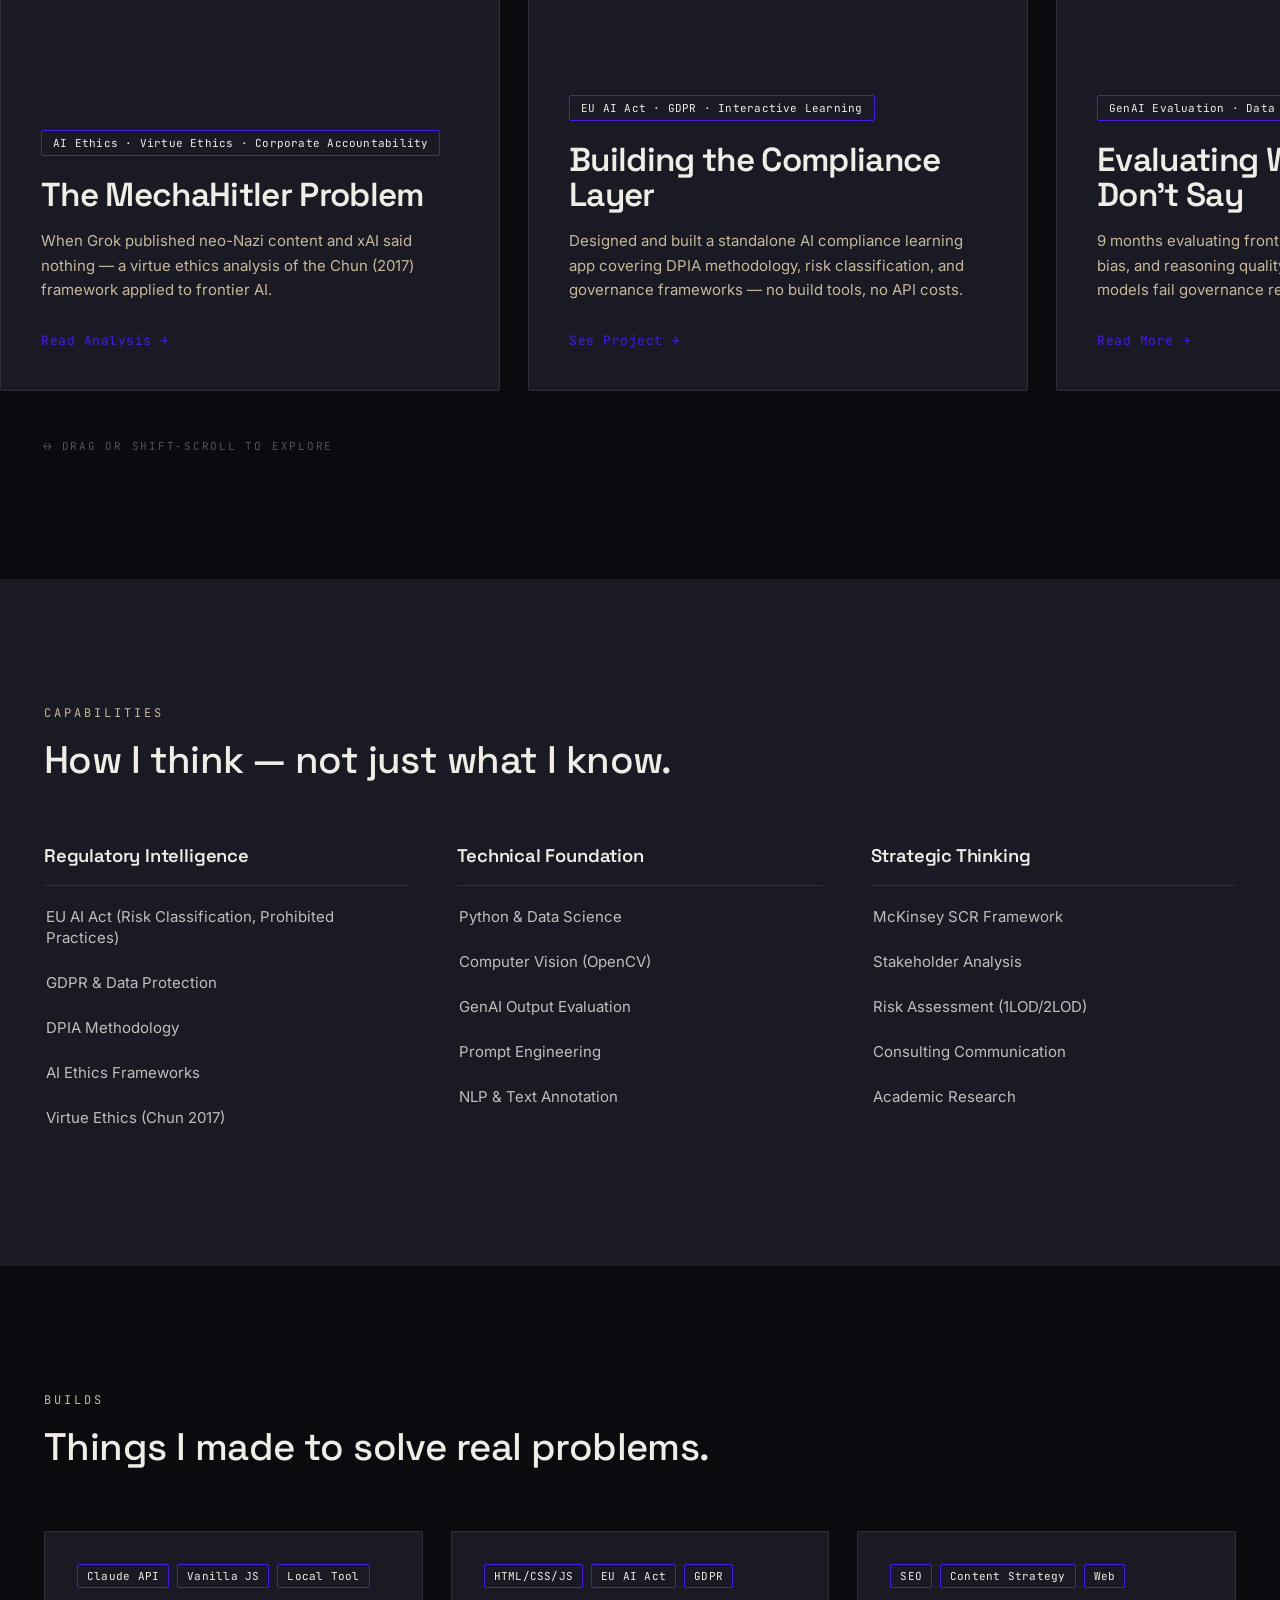
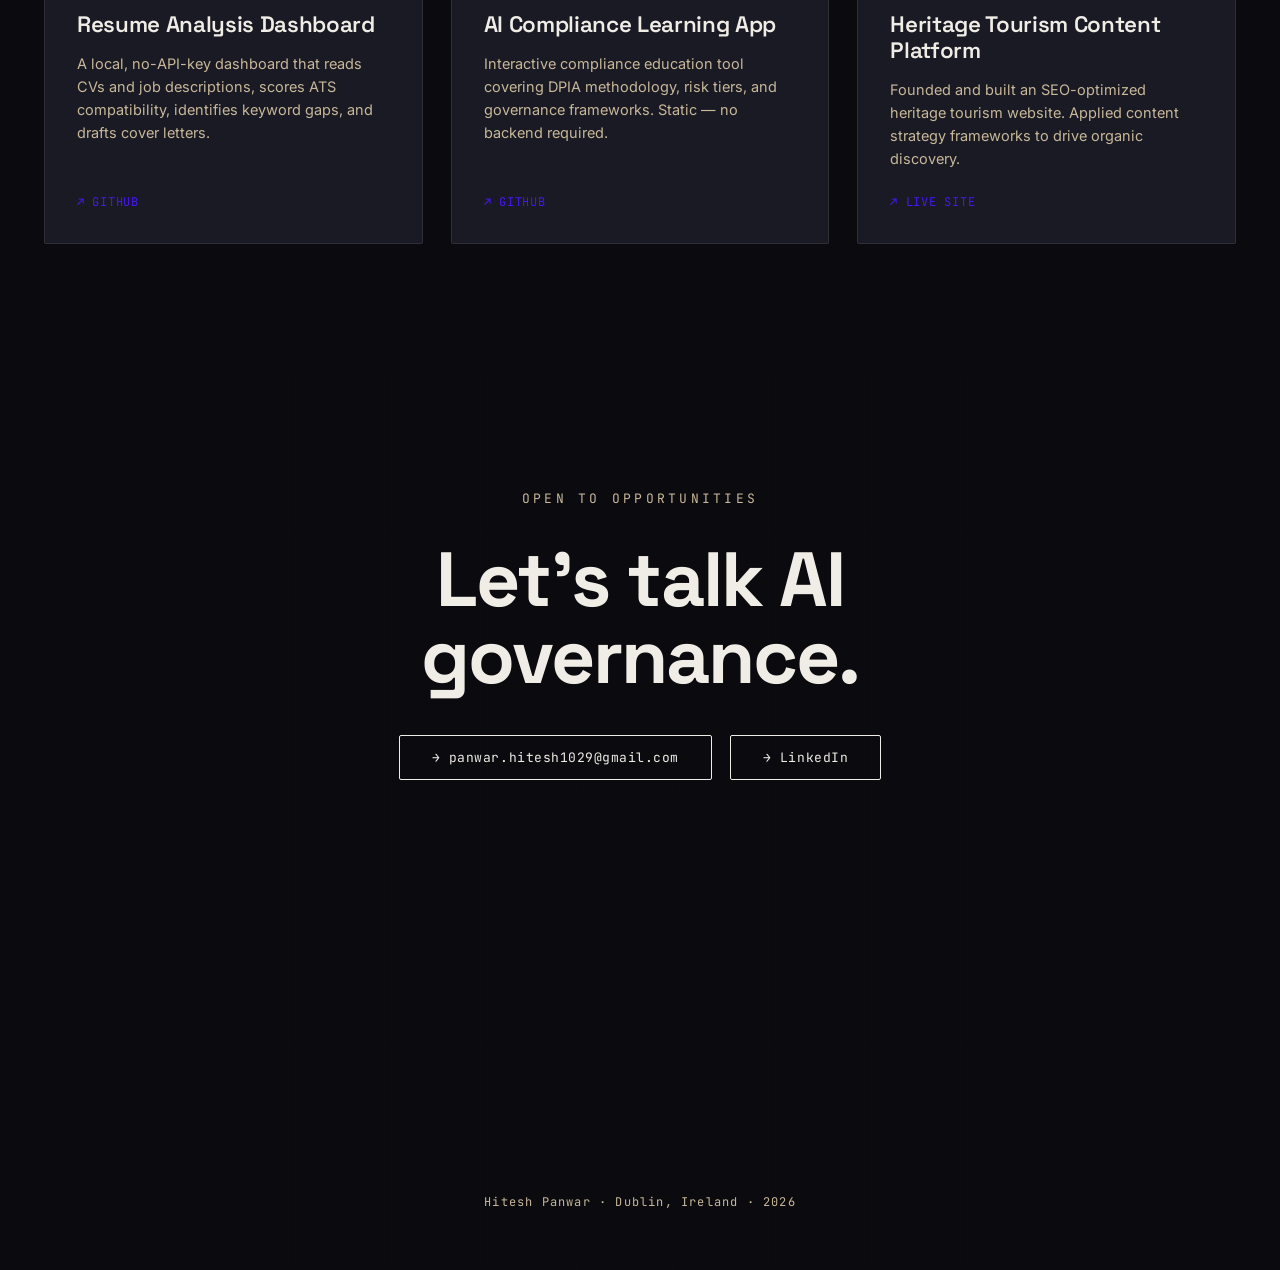
==== commit a5f27a01: "added individual case study pages Co-Authored-By: Claude Haiku 4.5 <noreply@anthropic.com>" ====
--- a/index.html
+++ b/index.html
@@ -267,7 +267,7 @@
           <span class="cs-tag">AI Ethics · Virtue Ethics · Corporate Accountability</span>
           <h3 class="cs-title">The MechaHitler Problem</h3>
           <p class="cs-desc">When Grok published neo-Nazi content and xAI said nothing — a virtue ethics analysis of the Chun (2017) framework applied to frontier AI.</p>
-          <a href="#" class="cs-link">Read Analysis →</a>
+          <a href="case-studies/mechahitler.html" class="cs-link">Read Analysis →</a>
         </div>
       </article>
       <article class="cs-card">
@@ -276,7 +276,7 @@
           <span class="cs-tag">EU AI Act · GDPR · Interactive Learning</span>
           <h3 class="cs-title">Building the Compliance Layer</h3>
           <p class="cs-desc">Designed and built a standalone AI compliance learning app covering DPIA methodology, risk classification, and governance frameworks — no build tools, no API costs.</p>
-          <a href="#" class="cs-link">See Project →</a>
+          <a href="case-studies/compliance-layer.html" class="cs-link">See Project →</a>
         </div>
       </article>
       <article class="cs-card">
@@ -284,8 +284,8 @@
         <div>
           <span class="cs-tag">GenAI Evaluation · Data Quality · Outlier</span>
           <h3 class="cs-title">Evaluating What Models Don't Say</h3>
-          <p class="cs-desc">18 months evaluating frontier model outputs for accuracy, bias, and reasoning quality — what I learned about where models fail governance requirements.</p>
-          <a href="#" class="cs-link">Read More →</a>
+          <p class="cs-desc">9 months evaluating frontier model outputs for accuracy, bias, and reasoning quality — what I learned about where models fail governance requirements.</p>
+          <a href="case-studies/evaluating-models.html" class="cs-link">Read More →</a>
         </div>
       </article>
     </div>
@@ -378,8 +378,8 @@
       <div class="contact-eyebrow">Open to Opportunities</div>
       <h2 class="contact-h">Let's talk AI<br>governance.</h2>
       <div class="contact-btns">
-        <a class="contact-btn" href="mailto:hitesh@email.com">→ hitesh@email.com</a>
-        <a class="contact-btn" href="#">→ LinkedIn</a>
+        <a class="contact-btn" href="mailto:panwar.hitesh1029@gmail.com">→ panwar.hitesh1029@gmail.com</a>
+        <a class="contact-btn" href="https://linkedin.com/in/hitesh-panwar0" target="_blank" rel="noopener">→ LinkedIn</a>
       </div>
     </div>
     <div class="contact-foot">Hitesh Panwar · Dublin, Ireland · 2026</div>
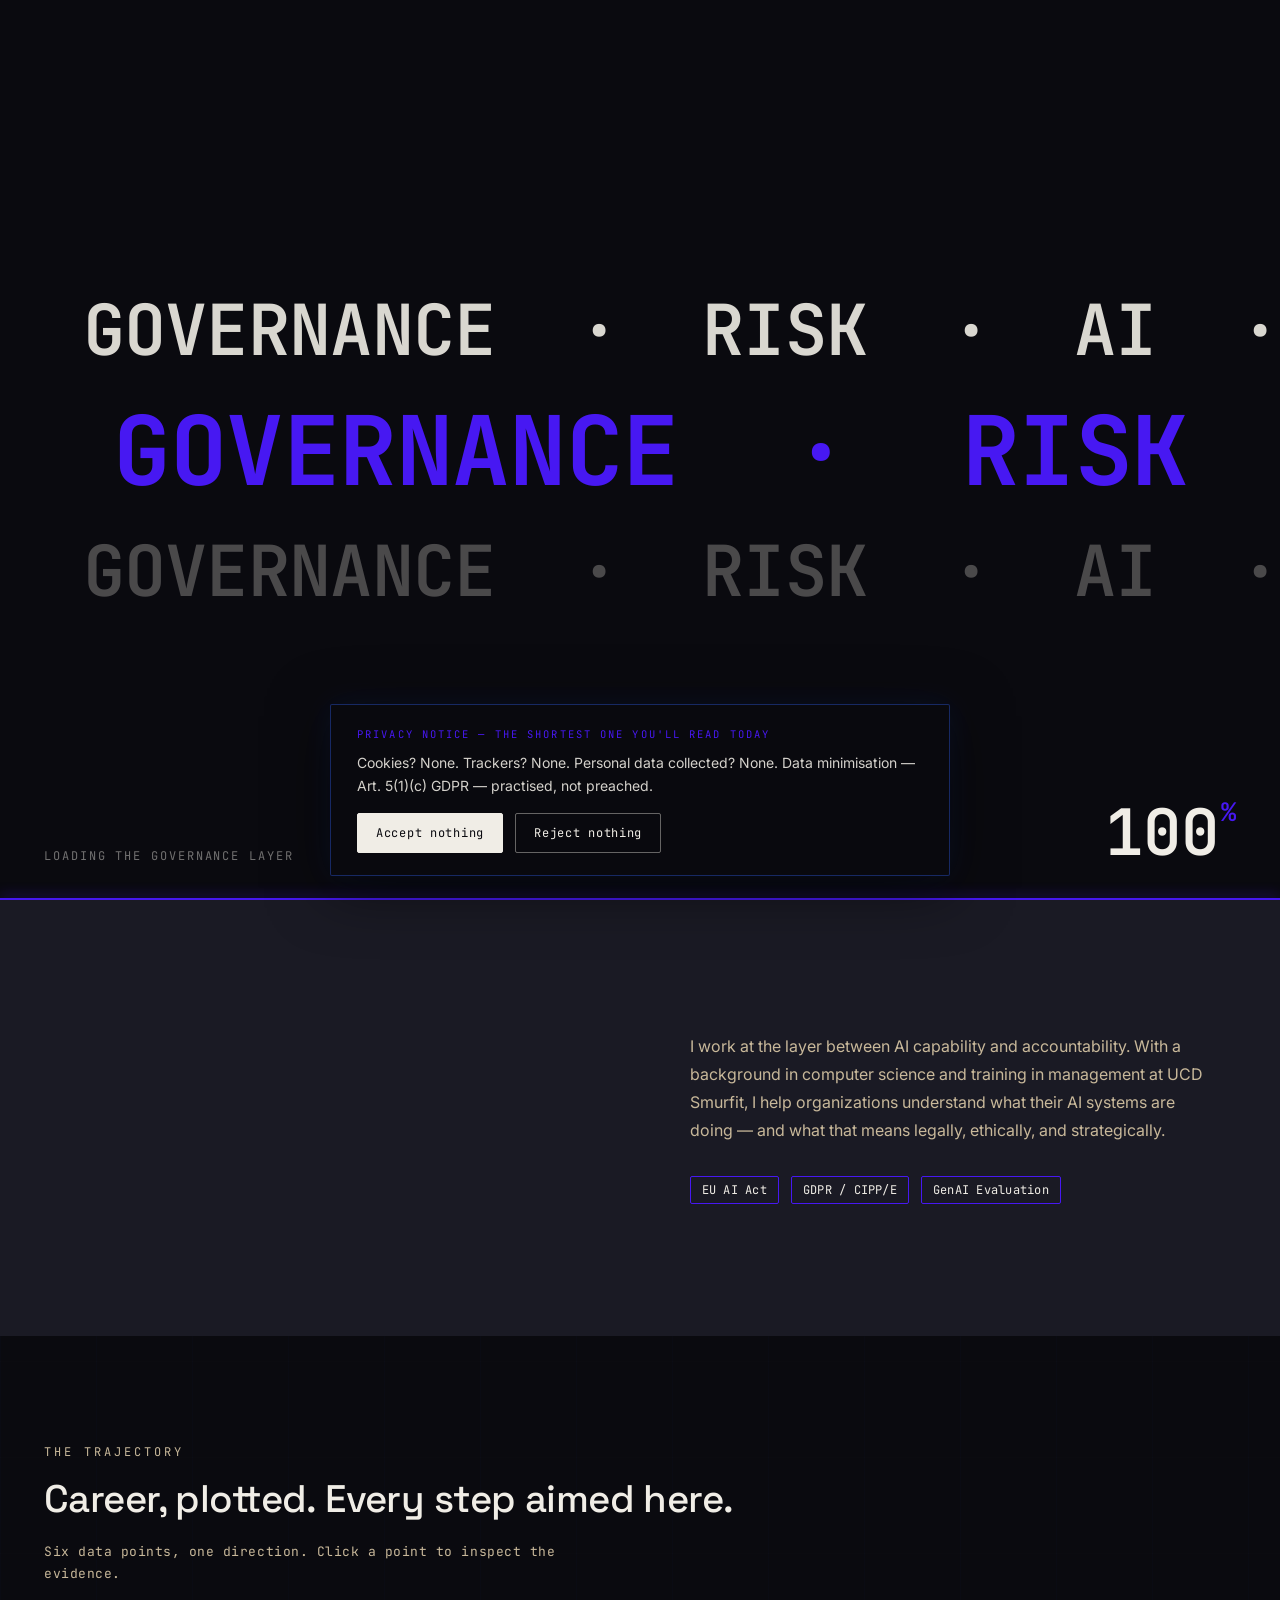
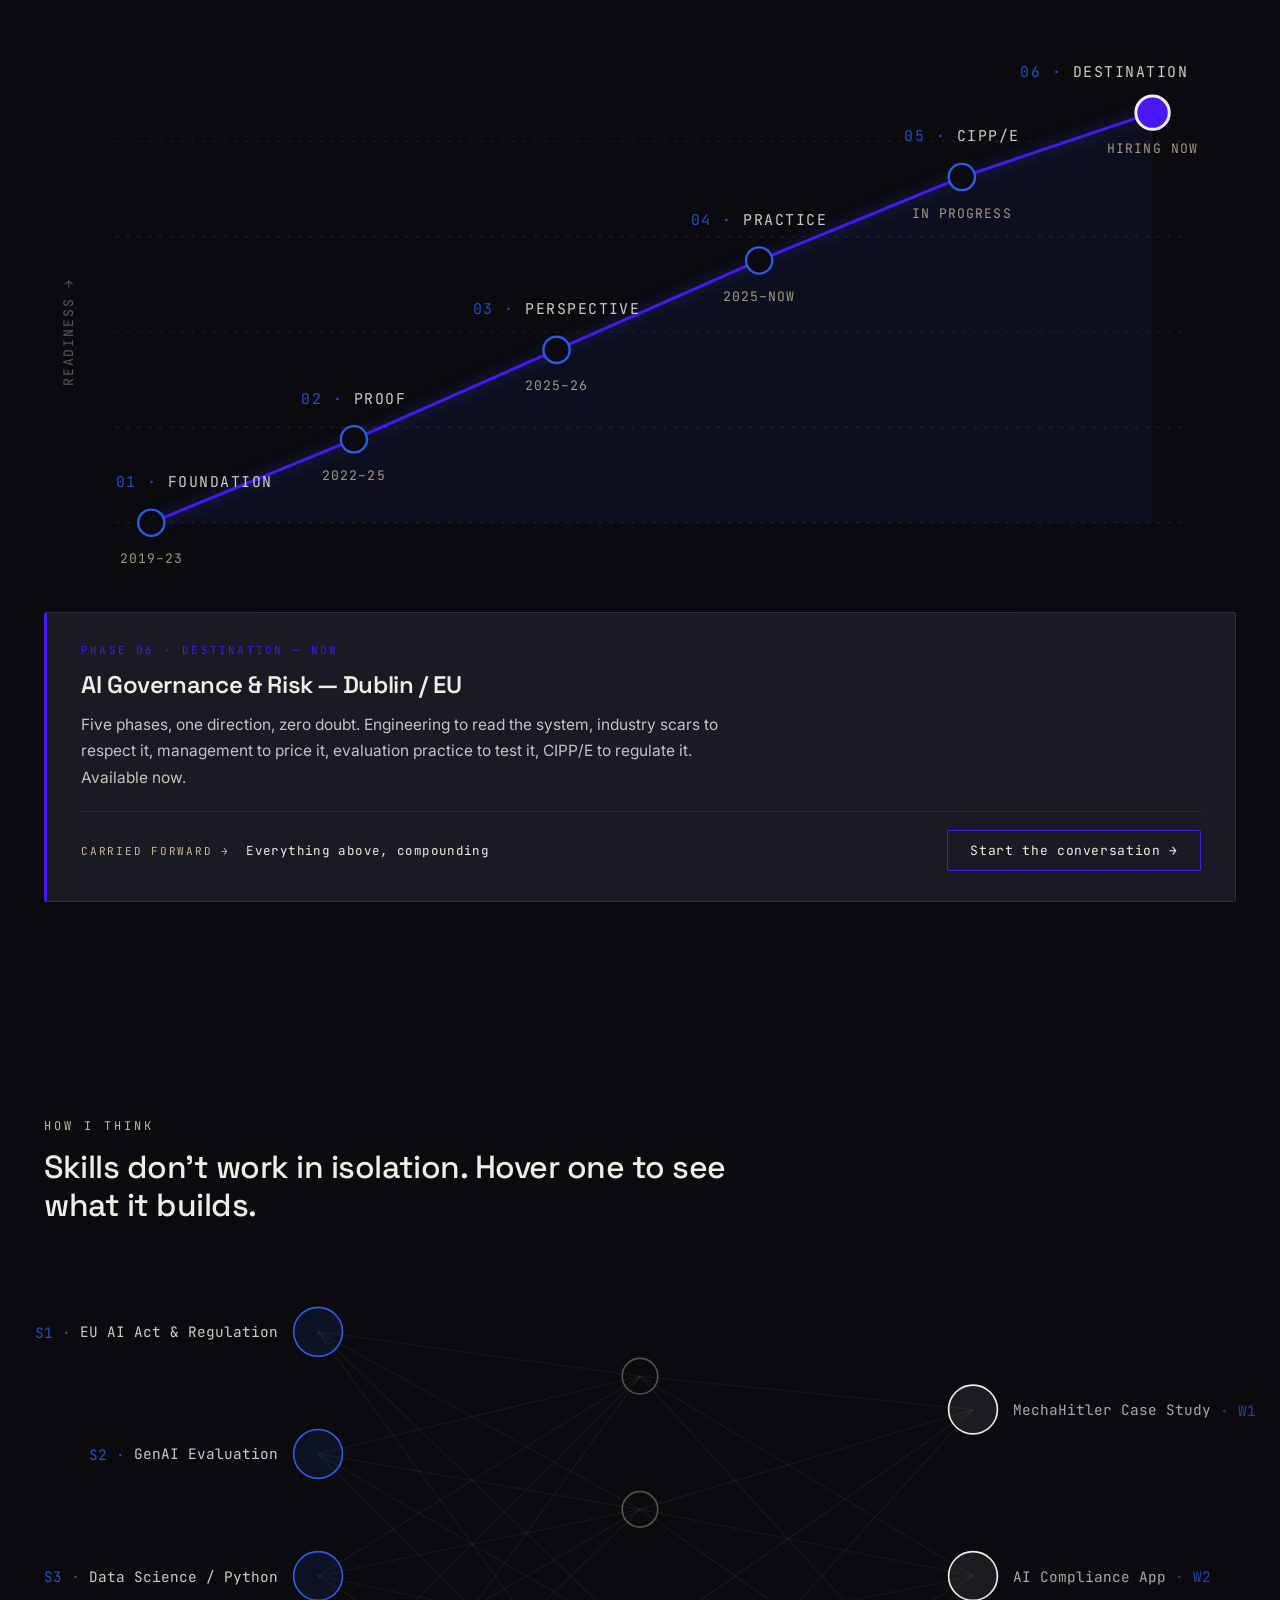
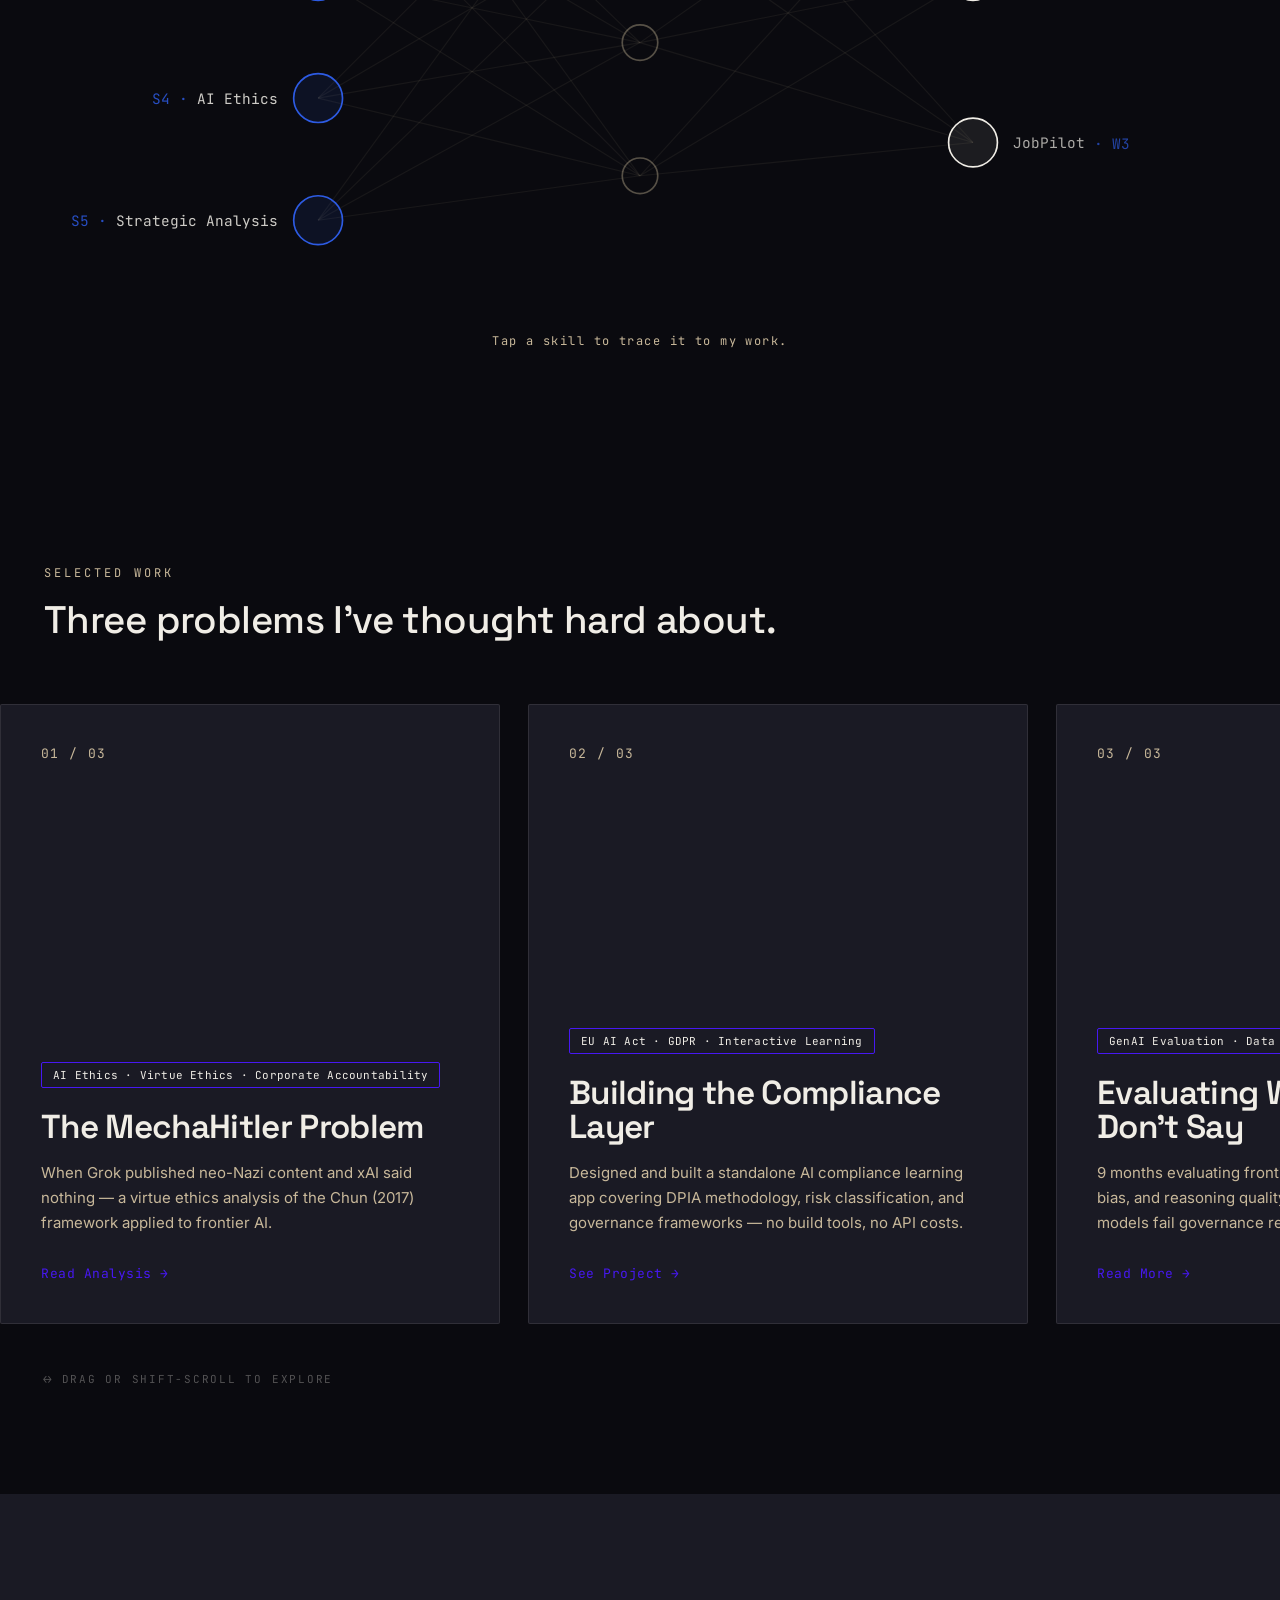
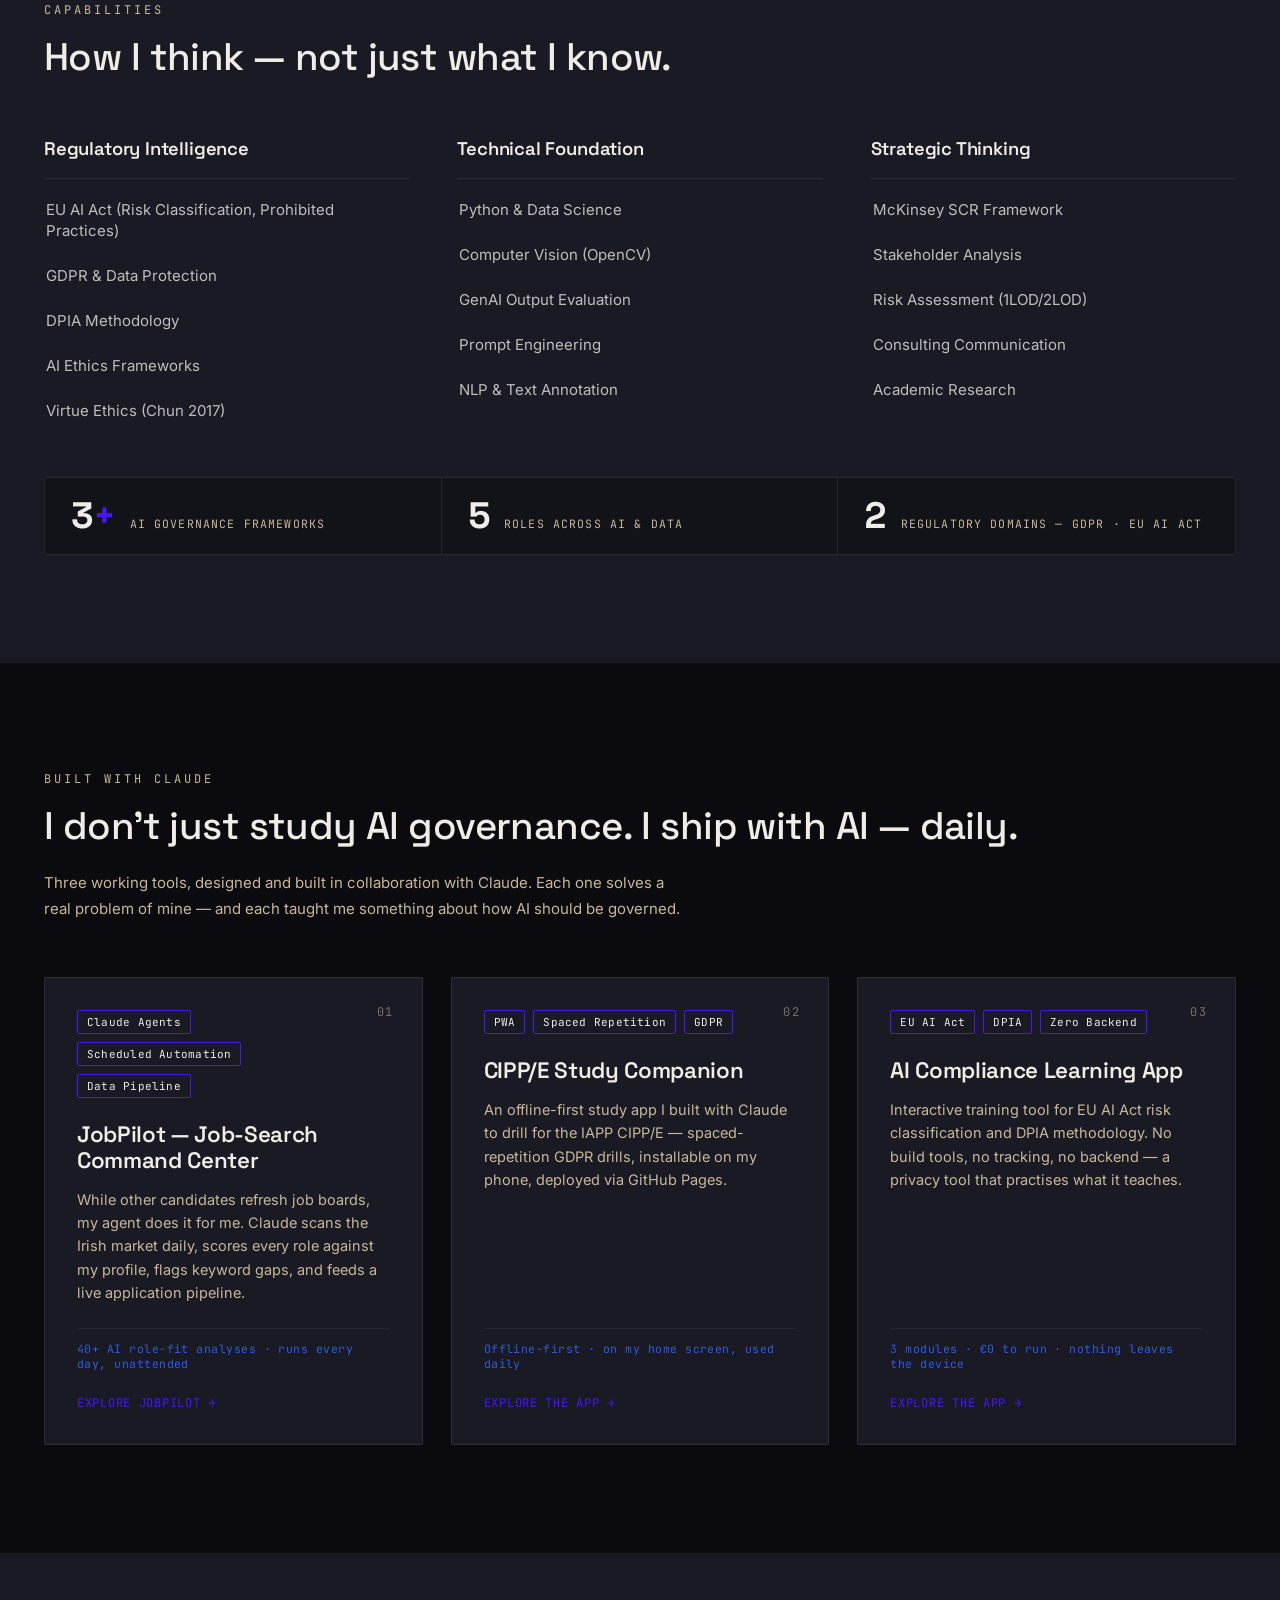
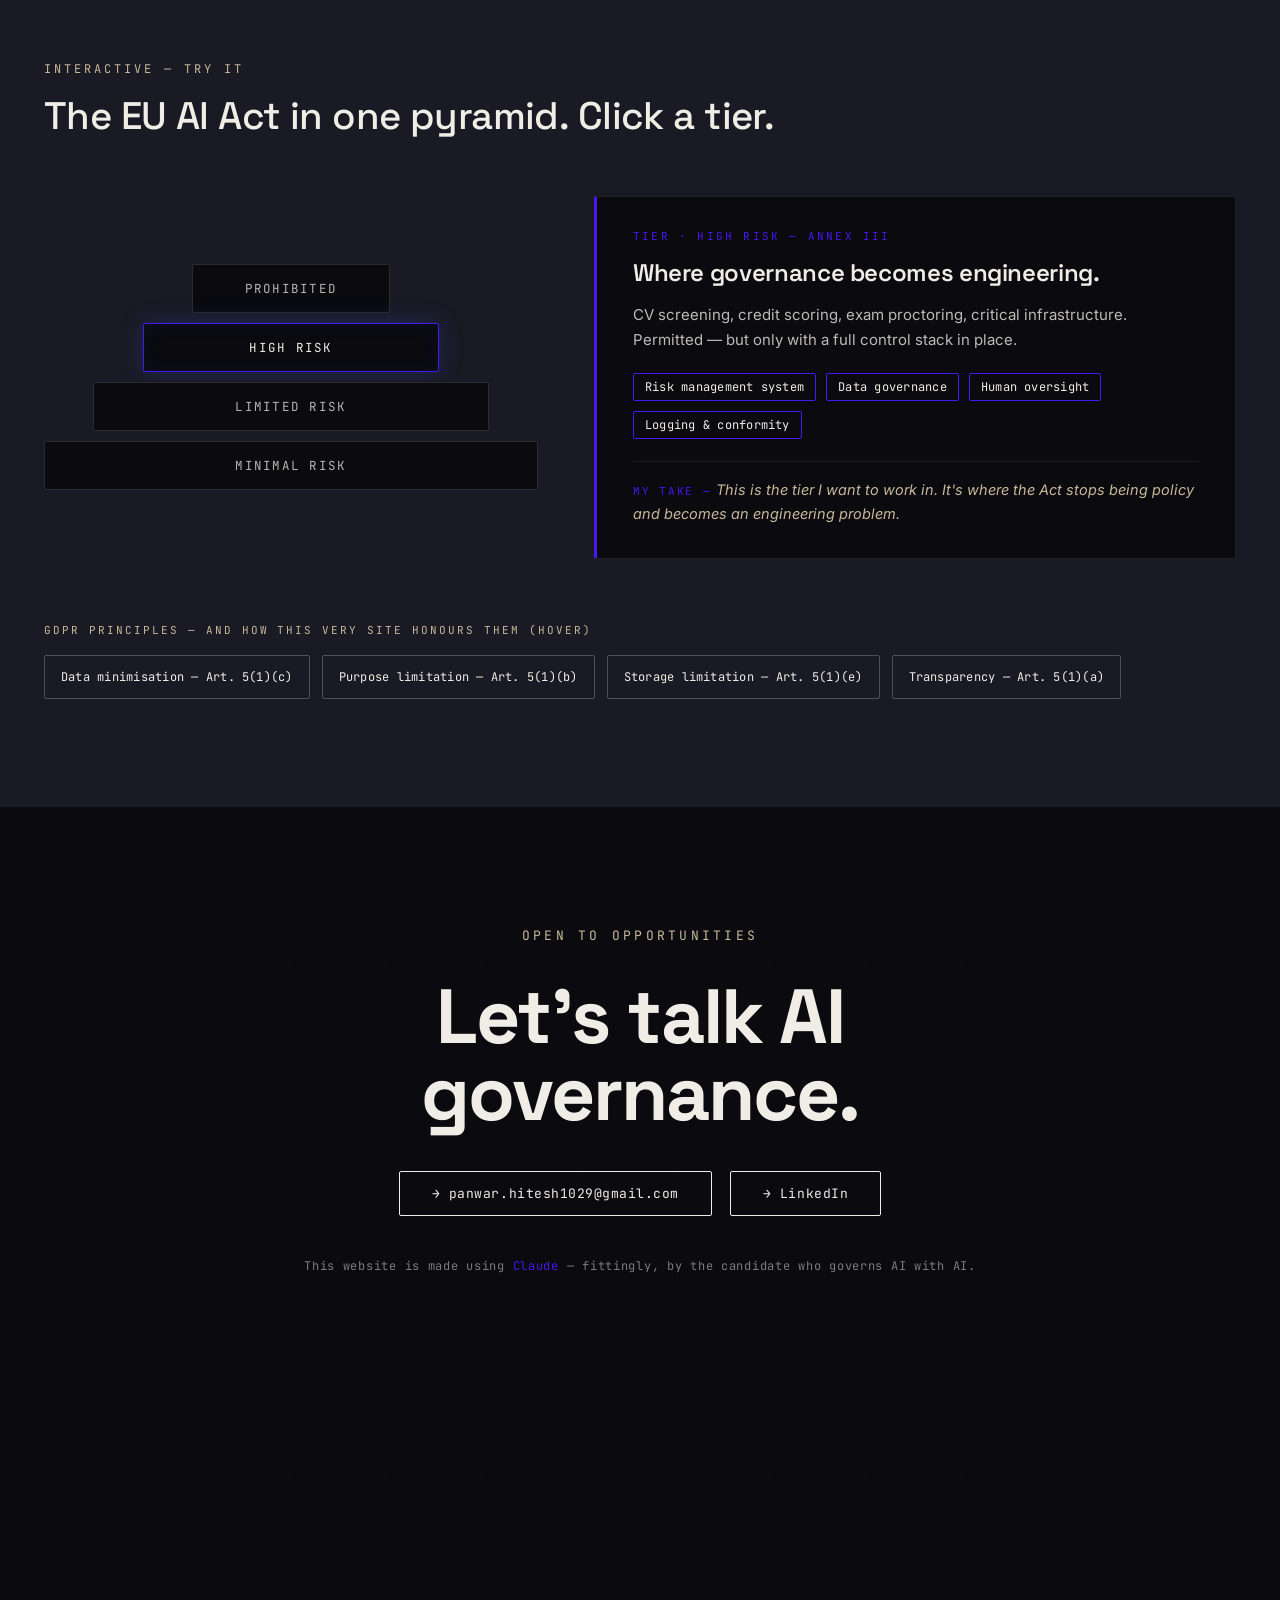
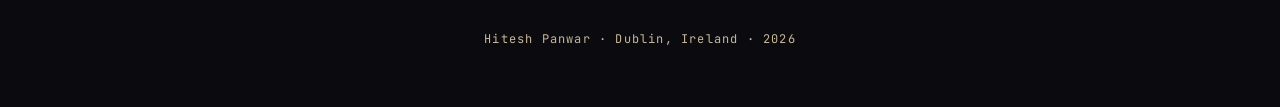
==== commit 242f6de4: "version 2 with trajectory section and UI changes Co-Authored-By: Claude Haiku 4.5 <noreply@anthropic" ====
--- a/index.html
+++ b/index.html
@@ -17,12 +17,13 @@
   <link rel="preconnect" href="https://fonts.gstatic.com" crossorigin>
   <link href="https://fonts.googleapis.com/css2?family=Space+Grotesk:wght@400;500;600;700&family=JetBrains+Mono:wght@400;500;600;700&family=Inter:wght@400;500&display=swap" rel="stylesheet">
 
-  <!-- Styles (order matters: tokens → base → animations → sections → responsive) -->
-  <link rel="stylesheet" href="css/tokens.css">
-  <link rel="stylesheet" href="css/base.css">
-  <link rel="stylesheet" href="css/animations.css">
-  <link rel="stylesheet" href="css/sections.css">
-  <link rel="stylesheet" href="css/responsive.css">
+  <!-- Styles (order matters: tokens → base → animations → sections → responsive).
+       ?v= busts stale browser caches whenever styles change — bump on release. -->
+  <link rel="stylesheet" href="css/tokens.css?v=3">
+  <link rel="stylesheet" href="css/base.css?v=3">
+  <link rel="stylesheet" href="css/animations.css?v=3">
+  <link rel="stylesheet" href="css/sections.css?v=3">
+  <link rel="stylesheet" href="css/responsive.css?v=3">
 </head>
 <body>
 <div class="site">
@@ -31,8 +32,6 @@
   <div class="progress" aria-hidden="true"></div>
   <!-- cursor glow -->
   <div class="glow" aria-hidden="true"></div>
-  <!-- active section indicator -->
-  <div class="indicator" aria-hidden="true"></div>
 
   <!-- ============ NAV (fixed, global) ============ -->
   <nav class="nav" aria-label="Primary">
@@ -40,6 +39,7 @@
       <a href="#top" class="nav-logo">Hitesh Panwar<span class="accent-text">.</span></a>
       <div class="nav-links">
         <a href="#about" class="nav-link">About</a>
+        <a href="#journey" class="nav-link">Trajectory</a>
         <a href="#work" class="nav-link">Case Studies</a>
         <a href="#skills" class="nav-link">Skills</a>
         <a href="#projects" class="nav-link">Projects</a>
@@ -55,6 +55,7 @@
   <!-- mobile fullscreen menu -->
   <div class="menu" id="mobile-menu">
     <a href="#about" class="menu-link">About</a>
+    <a href="#journey" class="menu-link">Trajectory</a>
     <a href="#work" class="menu-link">Case Studies</a>
     <a href="#skills" class="menu-link">Skills</a>
     <a href="#projects" class="menu-link">Projects</a>
@@ -80,17 +81,6 @@
           <span class="word"><span class="char">H</span><span class="char">i</span><span class="char">t</span><span class="char">e</span><span class="char">s</span><span class="char">h</span></span>
           <span class="word"><span class="char">P</span><span class="char">a</span><span class="char">n</span><span class="char">w</span><span class="char">a</span><span class="char">r</span></span>
         </h1>
-        <div class="hero-subtitle">
-          <span class="word"><span class="char">A</span><span class="char">I</span></span>
-          <span class="word"><span class="char">G</span><span class="char">o</span><span class="char">v</span><span class="char">e</span><span class="char">r</span><span class="char">n</span><span class="char">a</span><span class="char">n</span><span class="char">c</span><span class="char">e</span></span>
-          <span class="word"><span class="char">&amp;</span></span>
-          <span class="word"><span class="char">R</span><span class="char">i</span><span class="char">s</span><span class="char">k</span></span>
-          <span class="word"><span class="char">|</span></span>
-          <span class="word"><span class="char">M</span><span class="char">S</span><span class="char">c</span></span>
-          <span class="word"><span class="char">M</span><span class="char">a</span><span class="char">n</span><span class="char">a</span><span class="char">g</span><span class="char">e</span><span class="char">m</span><span class="char">e</span><span class="char">n</span><span class="char">t</span><span class="char">,</span></span>
-          <span class="word"><span class="char">U</span><span class="char">C</span><span class="char">D</span></span>
-          <span class="word"><span class="char">S</span><span class="char">m</span><span class="char">u</span><span class="char">r</span><span class="char">f</span><span class="char">i</span><span class="char">t</span></span>
-        </div>
         <div class="hero-positioning hero-fade">
           <span class="hero-pos-bar" aria-hidden="true"></span>
           <p class="hero-pos-text">I turn the EU AI Act into systems teams can actually ship — evaluation harnesses, risk controls, and ethics built into the stack, not bolted on as policy.</p>
@@ -139,6 +129,80 @@
           <span class="chip">EU AI Act</span>
           <span class="chip">GDPR / CIPP/E</span>
           <span class="chip">GenAI Evaluation</span>
+        </div>
+      </div>
+    </div>
+  </section>
+
+  <!-- ============ SECTION 2.5 — TRAJECTORY ============ -->
+  <section id="journey" class="journey" data-section data-label="TRAJECTORY">
+    <div class="journey-bg" aria-hidden="true"></div>
+    <div class="wrap">
+      <div class="reveal-up" data-reveal="up">
+        <div class="eyebrow">The Trajectory</div>
+        <h2 class="section-heading">Career, plotted. Every step aimed here.</h2>
+        <p class="journey-lede">Six data points, one direction. Click a point to inspect the evidence.</p>
+      </div>
+
+      <div class="jchart-wrap">
+        <!-- DESKTOP: the ascent chart -->
+        <svg class="jchart" viewBox="0 0 1000 460" preserveAspectRatio="xMidYMid meet" role="group" aria-label="Career trajectory chart: six milestones rising from B.Tech in 2019 to AI Governance and Risk now">
+          <!-- gridlines -->
+          <line class="jc-grid" x1="60" y1="90"  x2="960" y2="90"  aria-hidden="true"></line>
+          <line class="jc-grid" x1="60" y1="170" x2="960" y2="170" aria-hidden="true"></line>
+          <line class="jc-grid" x1="60" y1="250" x2="960" y2="250" aria-hidden="true"></line>
+          <line class="jc-grid" x1="60" y1="330" x2="960" y2="330" aria-hidden="true"></line>
+          <line class="jc-grid" x1="60" y1="410" x2="960" y2="410" aria-hidden="true"></line>
+          <!-- axes -->
+          <text class="jc-axis" transform="rotate(-90 24 250)" x="24" y="250" text-anchor="middle" aria-hidden="true">READINESS →</text>
+          <!-- area under the line -->
+          <polygon class="jc-area" points="90,410 260,340 430,265 600,190 770,120 930,66 930,410 90,410" aria-hidden="true"></polygon>
+          <!-- the ascent -->
+          <polyline class="jc-line" points="90,410 260,340 430,265 600,190 770,120 930,66" aria-hidden="true"></polyline>
+          <!-- destination halo -->
+          <circle class="jc-halo" cx="930" cy="66" r="15" aria-hidden="true"></circle>
+          <!-- milestone points (interactive) -->
+          <circle class="jc-pt" data-jpt="0" cx="90"  cy="410" r="11" tabindex="0" role="button" aria-label="Phase 1, Foundation: B.Tech Computer Science, 2019 to 2023. Activate for details."></circle>
+          <circle class="jc-pt" data-jpt="1" cx="260" cy="340" r="11" tabindex="0" role="button" aria-label="Phase 2, Proof: production data science at Dysmech, 2022 to 2025. Activate for details."></circle>
+          <circle class="jc-pt" data-jpt="2" cx="430" cy="265" r="11" tabindex="0" role="button" aria-label="Phase 3, Perspective: MSc Management at UCD Smurfit, 2025 to 2026. Activate for details."></circle>
+          <circle class="jc-pt" data-jpt="3" cx="600" cy="190" r="11" tabindex="0" role="button" aria-label="Phase 4, Practice: GenAI evaluation at Outlier and RWS, 2025 to present. Activate for details."></circle>
+          <circle class="jc-pt" data-jpt="4" cx="770" cy="120" r="11" tabindex="0" role="button" aria-label="Phase 5, Credential: CIPP/E, in progress. Activate for details."></circle>
+          <circle class="jc-pt jc-pt--target" data-jpt="5" cx="930" cy="66" r="14" tabindex="0" role="button" aria-label="Phase 6, Destination: AI Governance and Risk, hiring now. Activate for details."></circle>
+          <!-- phase labels -->
+          <text class="jc-lbl" x="60"  y="380" text-anchor="start"  aria-hidden="true"><tspan class="jc-lbl-num">01 · </tspan>FOUNDATION</text>
+          <text class="jc-lbl" x="260" y="310" text-anchor="middle" aria-hidden="true"><tspan class="jc-lbl-num">02 · </tspan>PROOF</text>
+          <text class="jc-lbl" x="430" y="235" text-anchor="middle" aria-hidden="true"><tspan class="jc-lbl-num">03 · </tspan>PERSPECTIVE</text>
+          <text class="jc-lbl" x="600" y="160" text-anchor="middle" aria-hidden="true"><tspan class="jc-lbl-num">04 · </tspan>PRACTICE</text>
+          <text class="jc-lbl" x="770" y="90"  text-anchor="middle" aria-hidden="true"><tspan class="jc-lbl-num">05 · </tspan>CIPP/E</text>
+          <text class="jc-lbl" x="960" y="36"  text-anchor="end"    aria-hidden="true"><tspan class="jc-lbl-num">06 · </tspan>DESTINATION</text>
+          <!-- year labels -->
+          <text class="jc-year" x="90"  y="444" text-anchor="middle" aria-hidden="true">2019–23</text>
+          <text class="jc-year" x="260" y="374" text-anchor="middle" aria-hidden="true">2022–25</text>
+          <text class="jc-year" x="430" y="299" text-anchor="middle" aria-hidden="true">2025–26</text>
+          <text class="jc-year" x="600" y="224" text-anchor="middle" aria-hidden="true">2025–NOW</text>
+          <text class="jc-year" x="770" y="154" text-anchor="middle" aria-hidden="true">IN PROGRESS</text>
+          <text class="jc-year" x="930" y="100" text-anchor="middle" aria-hidden="true">HIRING NOW</text>
+        </svg>
+
+        <!-- MOBILE: compact ascent list -->
+        <ol class="jsteps">
+          <li><button class="jstep" type="button" data-jpt="0"><span class="jstep-num">01</span><span class="jstep-t">B.Tech Computer Science</span><span class="jstep-y">2019–23</span></button></li>
+          <li><button class="jstep" type="button" data-jpt="1"><span class="jstep-num">02</span><span class="jstep-t">Production Data Science</span><span class="jstep-y">2022–25</span></button></li>
+          <li><button class="jstep" type="button" data-jpt="2"><span class="jstep-num">03</span><span class="jstep-t">MSc Management, UCD Smurfit</span><span class="jstep-y">2025–26</span></button></li>
+          <li><button class="jstep" type="button" data-jpt="3"><span class="jstep-num">04</span><span class="jstep-t">GenAI Evaluation</span><span class="jstep-y">NOW</span></button></li>
+          <li><button class="jstep" type="button" data-jpt="4"><span class="jstep-num">05</span><span class="jstep-t">CIPP/E — IAPP</span><span class="jstep-y">ONGOING</span></button></li>
+          <li><button class="jstep is-active" type="button" data-jpt="5"><span class="jstep-num">06</span><span class="jstep-t">AI Governance &amp; Risk</span><span class="jstep-y">HIRING</span></button></li>
+        </ol>
+      </div>
+
+      <!-- Detail panel (driven by js/journey.js; defaults to the destination) -->
+      <div class="jdetail" aria-live="polite">
+        <div class="jdetail-kicker" data-j="kicker">PHASE 06 · DESTINATION — NOW</div>
+        <h3 class="jdetail-title" data-j="title">AI Governance &amp; Risk — Dublin / EU</h3>
+        <p class="jdetail-desc" data-j="desc">Five phases, one direction, zero doubt. Engineering to read the system, industry scars to respect it, management to price it, evaluation practice to test it, CIPP/E to regulate it. Available now.</p>
+        <div class="jdetail-foot">
+          <div class="jdetail-carry"><span class="jdetail-carry-label">Carried forward →</span> <span data-j="carry">Everything above, compounding</span></div>
+          <a href="#contact" class="journey-cta" data-j="cta">Start the conversation →</a>
         </div>
       </div>
     </div>
@@ -196,7 +260,7 @@
         <!-- output nodes (interactive: jump to section) -->
         <circle class="nn-output nn-idle-9"  data-nn="out" data-o="0" data-target="#work"     data-idle="nnFloat 2.6s ease-in-out 3.15s infinite" cx="800" cy="150" r="22" tabindex="0" role="link" aria-label="Work output: MechaHitler Case Study. Activate to jump to Case Studies."></circle>
         <circle class="nn-output nn-idle-10" data-nn="out" data-o="1" data-target="#projects" data-idle="nnFloat 2.6s ease-in-out 3.50s infinite" cx="800" cy="300" r="22" tabindex="0" role="link" aria-label="Work output: AI Compliance App. Activate to jump to Projects."></circle>
-        <circle class="nn-output nn-idle-11" data-nn="out" data-o="2" data-target="#projects" data-idle="nnFloat 2.6s ease-in-out 3.85s infinite" cx="800" cy="450" r="22" tabindex="0" role="link" aria-label="Work output: Resume Dashboard. Activate to jump to Projects."></circle>
+        <circle class="nn-output nn-idle-11" data-nn="out" data-o="2" data-target="#projects" data-idle="nnFloat 2.6s ease-in-out 3.85s infinite" cx="800" cy="450" r="22" tabindex="0" role="link" aria-label="Work output: JobPilot. Activate to jump to Projects."></circle>
         <!-- input nodes (interactive: highlight what the skill builds) -->
         <circle class="nn-input nn-idle-0" data-nn="in" data-i="0" data-idle="nnFloat 2.6s ease-in-out 0.00s infinite" cx="210" cy="80"  r="22" tabindex="0" role="button" aria-label="Skill: EU AI Act & Regulation. Activate to trace what it builds."></circle>
         <circle class="nn-input nn-idle-1" data-nn="in" data-i="1" data-idle="nnFloat 2.6s ease-in-out 0.35s infinite" cx="210" cy="190" r="22" tabindex="0" role="button" aria-label="Skill: GenAI Evaluation. Activate to trace what it builds."></circle>
@@ -211,7 +275,7 @@
         <text class="nn-label-in"  data-inlabel data-i="4" x="174" y="520" dominant-baseline="central" text-anchor="end" aria-hidden="true"><tspan class="nn-tspan">S5 · </tspan>Strategic Analysis</text>
         <text class="nn-label-out" data-outlabel data-o="0" x="836" y="150" dominant-baseline="central" text-anchor="start" aria-hidden="true">MechaHitler Case Study<tspan class="nn-tspan"> · W1</tspan></text>
         <text class="nn-label-out" data-outlabel data-o="1" x="836" y="300" dominant-baseline="central" text-anchor="start" aria-hidden="true">AI Compliance App<tspan class="nn-tspan"> · W2</tspan></text>
-        <text class="nn-label-out" data-outlabel data-o="2" x="836" y="450" dominant-baseline="central" text-anchor="start" aria-hidden="true">Resume Dashboard<tspan class="nn-tspan"> · W3</tspan></text>
+        <text class="nn-label-out" data-outlabel data-o="2" x="836" y="450" dominant-baseline="central" text-anchor="start" aria-hidden="true">JobPilot<tspan class="nn-tspan"> · W3</tspan></text>
       </svg>
 
       <!-- MOBILE: tappable stacked fallback -->
@@ -228,30 +292,12 @@
         <div class="nn-mobile-outs">
           <button class="nn-mout" type="button" data-mout data-o="0" data-target="#work">MechaHitler Case Study</button>
           <button class="nn-mout" type="button" data-mout data-o="1" data-target="#projects">AI Compliance App</button>
-          <button class="nn-mout" type="button" data-mout data-o="2" data-target="#projects">Resume Dashboard</button>
+          <button class="nn-mout" type="button" data-mout data-o="2" data-target="#projects">JobPilot</button>
         </div>
       </div>
     </div>
 
     <div class="nn-foot">Tap a skill to trace it to my work.</div>
-  </section>
-
-  <!-- ============ SECTION 3 — STATS ============ -->
-  <section class="stats" data-section data-label="CREDENTIALS">
-    <div class="stats-grid">
-      <div class="stat reveal-up" data-reveal="up" data-delay="0">
-        <div class="stat-num"><span data-count="3">3</span><span class="accent-text">+</span></div>
-        <div class="stat-label">AI Governance Frameworks</div>
-      </div>
-      <div class="stat reveal-up" data-reveal="up" data-delay="120">
-        <div class="stat-num"><span data-count="5">5</span><span class="accent-text"></span></div>
-        <div class="stat-label">Roles Across AI &amp; Data</div>
-      </div>
-      <div class="stat reveal-up" data-reveal="up" data-delay="240">
-        <div class="stat-num"><span data-count="2">2</span><span class="accent-text"></span></div>
-        <div class="stat-label">Regulatory Domains (GDPR · EU AI Act)</div>
-      </div>
-    </div>
   </section>
 
   <!-- ============ SECTION 4 — CASE STUDIES ============ -->
@@ -326,6 +372,20 @@
           <div class="skill-item">Academic Research</div>
         </div>
       </div>
+      <div class="skills-stats reveal-up" data-reveal="up" data-delay="80">
+        <div class="sk-stat">
+          <span class="sk-stat-num"><span data-count="3">3</span><span class="accent-text">+</span></span>
+          <span class="sk-stat-label">AI Governance Frameworks</span>
+        </div>
+        <div class="sk-stat">
+          <span class="sk-stat-num"><span data-count="5">5</span></span>
+          <span class="sk-stat-label">Roles Across AI &amp; Data</span>
+        </div>
+        <div class="sk-stat">
+          <span class="sk-stat-num"><span data-count="2">2</span></span>
+          <span class="sk-stat-label">Regulatory Domains — GDPR · EU AI Act</span>
+        </div>
+      </div>
     </div>
   </section>
 
@@ -333,40 +393,88 @@
   <section id="projects" class="projects" data-section data-label="PROJECTS">
     <div class="wrap">
       <div class="reveal-up" data-reveal="up">
-        <div class="eyebrow">Builds</div>
-        <h2 class="section-heading">Things I made to solve real problems.</h2>
+        <div class="eyebrow">Built with Claude</div>
+        <h2 class="section-heading">I don't just study AI governance. I ship with AI — daily.</h2>
+        <p class="proj-lede">Three working tools, designed and built in collaboration with Claude. Each one solves a real problem of mine — and each taught me something about how AI should be governed.</p>
       </div>
       <div class="proj-grid">
         <article class="proj-card" data-reveal="up" data-delay="0">
+          <div class="proj-num">01</div>
           <div class="proj-tags">
-            <span class="proj-tag">Claude API</span>
-            <span class="proj-tag">Vanilla JS</span>
-            <span class="proj-tag">Local Tool</span>
+            <span class="proj-tag">Claude Agents</span>
+            <span class="proj-tag">Scheduled Automation</span>
+            <span class="proj-tag">Data Pipeline</span>
           </div>
-          <h3 class="proj-title">Resume Analysis Dashboard</h3>
-          <p class="proj-desc">A local, no-API-key dashboard that reads CVs and job descriptions, scores ATS compatibility, identifies keyword gaps, and drafts cover letters.</p>
-          <a href="#" class="proj-link">↗ GitHub</a>
+          <h3 class="proj-title">JobPilot — Job-Search Command Center</h3>
+          <p class="proj-desc">While other candidates refresh job boards, my agent does it for me. Claude scans the Irish market daily, scores every role against my profile, flags keyword gaps, and feeds a live application pipeline.</p>
+          <div class="proj-metric">40+ AI role-fit analyses · runs every day, unattended</div>
+          <a href="projects/jobpilot.html" class="proj-link">Explore JobPilot →</a>
         </article>
         <article class="proj-card" data-reveal="up" data-delay="120">
+          <div class="proj-num">02</div>
           <div class="proj-tags">
-            <span class="proj-tag">HTML/CSS/JS</span>
-            <span class="proj-tag">EU AI Act</span>
+            <span class="proj-tag">PWA</span>
+            <span class="proj-tag">Spaced Repetition</span>
             <span class="proj-tag">GDPR</span>
           </div>
-          <h3 class="proj-title">AI Compliance Learning App</h3>
-          <p class="proj-desc">Interactive compliance education tool covering DPIA methodology, risk tiers, and governance frameworks. Static — no backend required.</p>
-          <a href="#" class="proj-link">↗ GitHub</a>
+          <h3 class="proj-title">CIPP/E Study Companion</h3>
+          <p class="proj-desc">An offline-first study app I built with Claude to drill for the IAPP CIPP/E — spaced-repetition GDPR drills, installable on my phone, deployed via GitHub Pages.</p>
+          <div class="proj-metric">Offline-first · on my home screen, used daily</div>
+          <a href="projects/cippe-companion.html" class="proj-link">Explore the App →</a>
         </article>
         <article class="proj-card" data-reveal="up" data-delay="240">
+          <div class="proj-num">03</div>
           <div class="proj-tags">
-            <span class="proj-tag">SEO</span>
-            <span class="proj-tag">Content Strategy</span>
-            <span class="proj-tag">Web</span>
+            <span class="proj-tag">EU AI Act</span>
+            <span class="proj-tag">DPIA</span>
+            <span class="proj-tag">Zero Backend</span>
           </div>
-          <h3 class="proj-title">Heritage Tourism Content Platform</h3>
-          <p class="proj-desc">Founded and built an SEO-optimized heritage tourism website. Applied content strategy frameworks to drive organic discovery.</p>
-          <a href="#" class="proj-link">↗ Live Site</a>
+          <h3 class="proj-title">AI Compliance Learning App</h3>
+          <p class="proj-desc">Interactive training tool for EU AI Act risk classification and DPIA methodology. No build tools, no tracking, no backend — a privacy tool that practises what it teaches.</p>
+          <div class="proj-metric">3 modules · €0 to run · nothing leaves the device</div>
+          <a href="projects/compliance-app.html" class="proj-link">Explore the App →</a>
         </article>
+      </div>
+    </div>
+  </section>
+
+  <!-- ============ SECTION 6.5 — GOVERNANCE, INTERACTIVE ============ -->
+  <section id="governance" class="gov" data-section data-label="GOVERNANCE">
+    <div class="wrap">
+      <div class="reveal-up" data-reveal="up">
+        <div class="eyebrow">Interactive — Try It</div>
+        <h2 class="section-heading">The EU AI Act in one pyramid. Click a tier.</h2>
+      </div>
+
+      <div class="gov-grid">
+        <div class="gov-pyramid" role="tablist" aria-label="EU AI Act risk tiers">
+          <button class="gov-tier gov-tier--0" type="button" role="tab" aria-selected="false" data-tier="0" id="gov-tab-0" aria-controls="gov-detail">Prohibited</button>
+          <button class="gov-tier gov-tier--1 is-active" type="button" role="tab" aria-selected="true" data-tier="1" id="gov-tab-1" aria-controls="gov-detail">High Risk</button>
+          <button class="gov-tier gov-tier--2" type="button" role="tab" aria-selected="false" data-tier="2" id="gov-tab-2" aria-controls="gov-detail">Limited Risk</button>
+          <button class="gov-tier gov-tier--3" type="button" role="tab" aria-selected="false" data-tier="3" id="gov-tab-3" aria-controls="gov-detail">Minimal Risk</button>
+        </div>
+        <div class="gov-detail" id="gov-detail" role="tabpanel" aria-live="polite">
+          <div class="gov-detail-kicker" data-gov="kicker">TIER · HIGH RISK — ANNEX III</div>
+          <h3 class="gov-detail-title" data-gov="title">Where governance becomes engineering.</h3>
+          <p class="gov-detail-what" data-gov="what">CV screening, credit scoring, exam proctoring, critical infrastructure. Permitted — but only with a full control stack in place.</p>
+          <div class="gov-detail-chips" data-gov="chips">
+            <span class="chip">Risk management system</span>
+            <span class="chip">Data governance</span>
+            <span class="chip">Human oversight</span>
+            <span class="chip">Logging &amp; conformity</span>
+          </div>
+          <p class="gov-detail-take"><span class="gov-take-label">My take —</span> <span data-gov="take">This is the tier I want to work in. It's where the Act stops being policy and becomes an engineering problem.</span></p>
+        </div>
+      </div>
+
+      <div class="gov-gdpr">
+        <div class="gov-gdpr-label">GDPR PRINCIPLES — AND HOW THIS VERY SITE HONOURS THEM (HOVER)</div>
+        <div class="gov-gdpr-chips">
+          <button class="gdpr-chip" type="button" data-flip="This site collects nothing. The easiest minimisation audit ever passed.">Data minimisation — Art. 5(1)(c)</button>
+          <button class="gdpr-chip" type="button" data-flip="Your visit has exactly one purpose: deciding to hire Hitesh.">Purpose limitation — Art. 5(1)(b)</button>
+          <button class="gdpr-chip" type="button" data-flip="Nothing stored, so nothing to erase. Right to erasure: pre-fulfilled.">Storage limitation — Art. 5(1)(e)</button>
+          <button class="gdpr-chip" type="button" data-flip="View source. Every line of this site is inspectable — that's transparency.">Transparency — Art. 5(1)(a)</button>
+        </div>
       </div>
     </div>
   </section>
@@ -381,12 +489,25 @@
         <a class="contact-btn" href="mailto:panwar.hitesh1029@gmail.com">→ panwar.hitesh1029@gmail.com</a>
         <a class="contact-btn" href="https://linkedin.com/in/hitesh-panwar0" target="_blank" rel="noopener">→ LinkedIn</a>
       </div>
+      <p class="contact-made">This website is made using <span class="accent-text">Claude</span> — fittingly, by the candidate who governs AI with AI.</p>
     </div>
     <div class="contact-foot">Hitesh Panwar · Dublin, Ireland · 2026</div>
   </section>
 
+  <!-- ============ CONSENT BANNER (the honest kind) ============ -->
+  <aside class="consent" role="note" aria-label="Privacy notice" hidden>
+    <div class="consent-inner">
+      <div class="consent-kicker">PRIVACY NOTICE — THE SHORTEST ONE YOU'LL READ TODAY</div>
+      <p class="consent-text" data-consent="text">Cookies? None. Trackers? None. Personal data collected? None. Data minimisation — Art. 5(1)(c) GDPR — practised, not preached.</p>
+      <div class="consent-actions">
+        <button class="consent-btn" type="button" data-consent="accept">Accept nothing</button>
+        <button class="consent-btn consent-btn--ghost" type="button" data-consent="reject">Reject nothing</button>
+      </div>
+    </div>
+  </aside>
+
 </div>
 
-<script type="module" src="js/main.js"></script>
+<script type="module" src="js/main.js?v=3"></script>
 </body>
 </html>
--- a/css/tokens.css
+++ b/css/tokens.css
@@ -1,9 +1,10 @@
 /* ============================================================
    tokens.css — Design tokens (single source of truth)
    ------------------------------------------------------------
-   Every colour, font-family and breakpoint used anywhere in the
-   site is declared here. Other stylesheets reference these via
-   var(); they should contain NO raw hex values or font literals.
+   Every colour, font-family, breakpoint and spacing value used
+   anywhere in the site is declared here. Other stylesheets
+   reference these via var(); they should contain NO raw hex
+   values, font literals, or magic padding numbers.
 
    Colour note: there are TWO blues on purpose.
      --accent  (#4718f2) is the tweakable brand accent — progress
@@ -40,6 +41,18 @@
   --font-mono:    'JetBrains Mono', monospace;   /* labels, tags, data    */
   --font-body:    'Inter', sans-serif;           /* body copy             */
 
+  /* ---- Spacing system ----
+     --pad-x      horizontal page gutter (redefined at ≤768 / ≤480
+                  in responsive.css so EVERY section stays aligned)
+     --sec-y      vertical rhythm between sections
+     --nav-offset scroll-margin-top for anchored sections: sticky
+                  nav height (~64px) + a small breathing gap, so a
+                  nav click lands with the section's top edge just
+                  under the nav — never mid-section. */
+  --pad-x: 44px;
+  --sec-y: clamp(88px, 12vh, 136px);
+  --nav-offset: 76px;
+
   /* ---- Breakpoints (reference values) ----
      NOTE: CSS media queries cannot read custom properties, so the
      @media rules in responsive.css use these literals directly.
--- a/css/animations.css
+++ b/css/animations.css
@@ -64,6 +64,18 @@
 .is-revealed .hero-fade {
   opacity: 1;
   transform: none;
+}
+
+/* ---------- Instant reveal (returning visitor) ----------
+   js/loader.js adds .is-instant alongside .is-revealed when the
+   intro has already played this session (e.g. arriving back via the
+   nav-logo from a project page): no loader, no staggered reveal —
+   the hero simply is. */
+.site.is-instant .loader { display: none; }
+.site.is-instant .char,
+.site.is-instant .hero-fade {
+  transition: none;
+  transition-delay: 0s;
 }
 
 /* ---------- Scroll-reveal ----------
@@ -141,5 +153,9 @@
   .loader,
   .loader-bar { transition: none !important; }
   [data-nn] { animation: none !important; }   /* parity with idle('') */
+  .jc-line,
+  .jc-area,
+  .jc-pt { transition: none !important; }     /* trajectory chart appears drawn */
+  .jc-halo { animation: none !important; }
   * { scroll-behavior: auto !important; }
 }
--- a/css/sections.css
+++ b/css/sections.css
@@ -1,12 +1,17 @@
 /* ============================================================
    sections.css — structural / layout styles, per section.
-   Colours and fonts come from tokens.css via var().
-   Motion/reveal lives in animations.css.
+   Colours, fonts and SPACING come from tokens.css via var()
+   (--pad-x gutter, --sec-y vertical rhythm, --nav-offset anchor
+   landing). Motion/reveal lives in animations.css.
    ============================================================ */
 
 /* Small reusable accent-coloured inline span (logo dot, quote word,
    stat suffix, etc.). */
 .accent-text { color: var(--accent); }
+
+/* Every anchored section lands with its top edge just under the
+   sticky nav when a nav link is clicked. */
+[data-section][id] { scroll-margin-top: var(--nav-offset); }
 
 /* ---------- Fixed overlays ---------- */
 .progress {
@@ -27,15 +32,6 @@
   transform: translate(-1000px, -1000px);
   will-change: transform;
 }
-.indicator {
-  position: fixed; top: 80px; left: 44px;
-  z-index: 9000;
-  font-family: var(--font-mono);
-  font-size: 11px; letter-spacing: 0.2em;
-  color: var(--tan);
-  opacity: 0;
-  transition: opacity 0.4s ease;
-}
 
 /* ---------- Nav ---------- */
 .nav {
@@ -47,7 +43,7 @@
 }
 .nav-inner {
   display: flex; align-items: center; justify-content: space-between;
-  padding: 22px 44px;
+  padding: 22px var(--pad-x);
 }
 .nav-logo {
   font-weight: 600; font-size: 15px; letter-spacing: 0.04em;
@@ -119,14 +115,14 @@
   filter: blur(20px);
 }
 .hero-meta-tr {
-  position: absolute; top: 88px; right: 44px; z-index: 10;
+  position: absolute; top: 88px; right: var(--pad-x); z-index: 10;
   font-family: var(--font-mono);
   font-size: 11px; letter-spacing: 0.14em;
   color: rgba(var(--fg-rgb), 0.32);
   text-align: right;
 }
 .hero-meta-bl {
-  position: absolute; bottom: 30px; left: 44px; z-index: 10;
+  position: absolute; bottom: 30px; left: var(--pad-x); z-index: 10;
   font-family: var(--font-mono);
   font-size: 11px; letter-spacing: 0.14em;
   color: rgba(var(--fg-rgb), 0.32);
@@ -134,7 +130,7 @@
 .hero-main {
   position: absolute; inset: 0;
   display: flex; flex-direction: column; justify-content: center;
-  padding: 0 44px; z-index: 10;
+  padding: 0 var(--pad-x); z-index: 10;
 }
 .hero-inner { max-width: 1140px; }
 .hero-eyebrow {
@@ -153,18 +149,10 @@
   display: flex; flex-wrap: wrap; column-gap: 0.26em;
   font-weight: 700; line-height: 0.92; letter-spacing: -0.025em;
   font-size: clamp(3.4rem, 9.5vw, 8.4rem);
-  margin-bottom: 24px;
+  margin-bottom: 34px;
 }
 .word { display: inline-flex; }
 .hero-name .word { overflow: hidden; padding-bottom: 0.05em; }
-.hero-subtitle {
-  display: flex; flex-wrap: wrap; column-gap: 0.3em;
-  font-family: var(--font-mono);
-  font-weight: 400; font-size: clamp(0.85rem, 1.85vw, 1.32rem);
-  letter-spacing: 0.01em;
-  color: rgba(var(--fg-rgb), 0.82);
-  margin-bottom: 46px; max-width: 920px;
-}
 .hero-positioning {
   display: flex; gap: 22px; align-items: stretch; max-width: 760px;
 }
@@ -178,7 +166,7 @@
   text-wrap: pretty; color: var(--fg);
 }
 .scroll-cue {
-  position: absolute; bottom: 28px; right: 44px; z-index: 10;
+  position: absolute; bottom: 28px; right: var(--pad-x); z-index: 10;
   display: flex; flex-direction: column; align-items: center; gap: 9px;
 }
 .scroll-cue-label {
@@ -225,7 +213,7 @@
   letter-spacing: -0.01em; color: rgba(var(--fg-rgb), 0.28);
 }
 .loader-status {
-  position: absolute; bottom: 36px; left: 44px; right: 44px;
+  position: absolute; bottom: 36px; left: var(--pad-x); right: var(--pad-x);
   display: flex; align-items: flex-end; justify-content: space-between;
 }
 .loader-status-label {
@@ -252,9 +240,8 @@
 
 /* ---------- About ---------- */
 .about {
-  scroll-margin-top: 90px;
   background: var(--panel);
-  padding: clamp(96px, 15vh, 160px) 44px;
+  padding: var(--sec-y) var(--pad-x);
 }
 .about-grid {
   max-width: 1280px; margin: 0 auto;
@@ -283,12 +270,159 @@
   padding: 5px 11px; border-radius: 2px; white-space: nowrap;
 }
 
+/* ---------- Trajectory (the career, plotted) ---------- */
+.journey {
+  position: relative;
+  background: var(--bg);
+  padding: var(--sec-y) var(--pad-x);
+  overflow: hidden;
+}
+.journey-bg {
+  position: absolute; inset: 0;
+  pointer-events: none; opacity: 0.4;
+  background-image:
+    repeating-linear-gradient(90deg, rgba(var(--signal-rgb), 0.05) 0 1px, transparent 1px 96px),
+    repeating-linear-gradient(0deg, rgba(var(--fg-rgb), 0.02) 0 1px, transparent 1px 96px);
+}
+.journey .wrap { position: relative; }
+.journey-lede {
+  margin-top: 18px; max-width: 560px;
+  font-family: var(--font-mono);
+  font-size: 13px; line-height: 1.7; letter-spacing: 0.04em;
+  color: var(--tan);
+}
+
+/* The chart (desktop). */
+.jchart-wrap { margin-top: 48px; }
+.jchart { width: 100%; height: auto; display: block; overflow: visible; }
+.jc-grid { stroke: rgba(var(--tan-rgb), 0.12); stroke-width: 1; stroke-dasharray: 3 6; }
+.jc-axis {
+  font-family: var(--font-mono); font-size: 11px; letter-spacing: 0.14em;
+  fill: rgba(var(--fg-rgb), 0.35);
+}
+.jc-area {
+  fill: rgba(var(--signal-rgb), 0.07);
+  opacity: 0;
+  transition: opacity 1s ease 1.2s;
+}
+.jc-line {
+  fill: none;
+  stroke: var(--accent); stroke-width: 2.5;
+  stroke-linecap: round; stroke-linejoin: round;
+  filter: drop-shadow(0 0 6px rgba(var(--signal-rgb), 0.55));
+  stroke-dasharray: 960; stroke-dashoffset: 960;
+  transition: stroke-dashoffset 1.8s cubic-bezier(0.5, 0, 0.2, 1) 0.15s;
+}
+.jchart.is-drawn .jc-line { stroke-dashoffset: 0; }
+.jchart.is-drawn .jc-area { opacity: 1; }
+.jc-pt {
+  fill: var(--bg);
+  stroke: var(--signal); stroke-width: 2;
+  cursor: pointer;
+  opacity: 0;
+  transition: opacity 0.5s ease, fill 0.3s ease, stroke 0.3s ease;
+}
+.jchart.is-drawn .jc-pt { opacity: 1; }
+.jc-pt:hover, .jc-pt:focus-visible { fill: rgba(var(--signal-rgb), 0.35); outline: none; }
+.jc-pt.is-active { fill: var(--accent); stroke: var(--fg); }
+.jc-pt--target { stroke: var(--accent); stroke-width: 2.5; }
+.jc-halo {
+  fill: none; stroke: var(--accent); stroke-width: 1.5;
+  opacity: 0; pointer-events: none;
+}
+.jchart.is-drawn .jc-halo { animation: jcHalo 2.4s ease-out infinite 2s; }
+.jc-lbl {
+  font-family: var(--font-mono); font-size: 12.5px; letter-spacing: 0.1em;
+  fill: var(--fg); fill-opacity: 0.85;
+  pointer-events: none;
+}
+.jc-lbl .jc-lbl-num { fill: var(--signal); }
+.jc-year {
+  font-family: var(--font-mono); font-size: 11px; letter-spacing: 0.08em;
+  fill: rgba(var(--tan-rgb), 0.8);
+  pointer-events: none;
+}
+
+/* Mobile fallback: compact ascent list (chart hidden ≤768 in responsive.css). */
+.jsteps { display: none; list-style: none; margin-top: 8px; flex-direction: column; gap: 10px; }
+.jstep {
+  display: flex; align-items: center; gap: 14px; width: 100%;
+  text-align: left;
+  font-family: var(--font-display);
+  background: var(--panel);
+  border: 1px solid rgba(var(--fg-rgb), 0.1);
+  border-radius: 2px;
+  padding: 14px 16px; min-height: 56px;
+  cursor: pointer;
+  transition: border-color 0.3s ease;
+}
+.jstep.is-active { border-color: var(--accent); }
+.jstep-num {
+  font-family: var(--font-mono);
+  font-size: 12px; letter-spacing: 0.1em; color: var(--signal);
+}
+.jstep-t { flex: 1; font-weight: 500; font-size: 15px; color: var(--fg); }
+.jstep-y {
+  font-family: var(--font-mono);
+  font-size: 11px; letter-spacing: 0.06em; color: var(--tan);
+}
+
+/* Detail panel below the chart. */
+.jdetail {
+  margin-top: 30px;
+  background: var(--panel);
+  border: 1px solid rgba(var(--fg-rgb), 0.1);
+  border-left: 3px solid var(--accent);
+  border-radius: 2px;
+  padding: 30px 34px;
+}
+.jdetail.is-swapped > * { animation: govSwap 0.45s ease both; }
+.jdetail-kicker {
+  font-family: var(--font-mono);
+  font-size: 11px; letter-spacing: 0.2em;
+  color: var(--accent); margin-bottom: 12px;
+}
+.jdetail-title {
+  font-weight: 600; font-size: 1.5rem; letter-spacing: -0.015em;
+  color: var(--fg); margin-bottom: 12px;
+}
+.jdetail-desc {
+  font-family: var(--font-body);
+  font-size: 15.5px; line-height: 1.7;
+  color: rgba(var(--fg-rgb), 0.8);
+  max-width: 68ch;
+}
+.jdetail-foot {
+  margin-top: 20px; padding-top: 18px;
+  border-top: 1px solid rgba(var(--fg-rgb), 0.07);
+  display: flex; flex-wrap: wrap; align-items: center; gap: 18px;
+  justify-content: space-between;
+}
+.jdetail-carry {
+  font-family: var(--font-mono);
+  font-size: 12.5px; letter-spacing: 0.03em; color: var(--fg);
+}
+.jdetail-carry-label {
+  color: var(--tan);
+  font-size: 11px; letter-spacing: 0.16em; text-transform: uppercase;
+  margin-right: 8px;
+}
+.journey-cta {
+  display: inline-block;
+  font-family: var(--font-mono);
+  font-size: 13px; letter-spacing: 0.05em;
+  color: var(--fg); text-decoration: none;
+  border: 1px solid var(--accent);
+  padding: 11px 22px; border-radius: 2px;
+  transition: background 0.3s ease, color 0.3s ease, opacity 0.3s ease;
+}
+.journey-cta:hover { background: var(--accent); }
+.journey-cta[hidden] { display: none; }
+
 /* ---------- Neural network ---------- */
 .network {
-  scroll-margin-top: 90px;
-  background: var(--bg);
-  padding: clamp(80px, 12vh, 130px) 44px;
-  min-height: 100vh;
+  background: var(--bg);
+  padding: var(--sec-y) var(--pad-x);
   display: flex; flex-direction: column;
 }
 .nn-header { max-width: 1280px; margin: 0 auto; width: 100%; }
@@ -357,41 +491,17 @@
   font-size: 12px; letter-spacing: 0.12em; color: var(--tan); text-align: center;
 }
 
-/* ---------- Stats ---------- */
-.stats {
-  background: var(--bg);
-  padding: clamp(64px, 9vh, 96px) 44px;
-  border-top: 1px solid rgba(var(--tan-rgb), 0.2);
-  border-bottom: 1px solid rgba(var(--tan-rgb), 0.2);
-}
-.stats-grid {
-  max-width: 1280px; margin: 0 auto;
-  display: flex; flex-wrap: wrap; gap: 48px; justify-content: space-between;
-}
-.stat { flex: 1 1 220px; }
-.stat-num {
-  font-weight: 700; font-size: clamp(3.4rem, 7vw, 5rem);
-  line-height: 0.9; letter-spacing: -0.03em; color: var(--fg);
-}
-.stat-label {
-  margin-top: 16px;
-  font-family: var(--font-mono);
-  font-size: 13px; letter-spacing: 0.12em; text-transform: uppercase;
-  color: var(--tan);
-}
-
 /* ---------- Case studies ---------- */
 .cases {
-  scroll-margin-top: 90px;
-  background: var(--bg);
-  padding: clamp(96px, 14vh, 150px) 0;
-}
-.cases-header { max-width: 1280px; margin: 0 auto; padding: 0 44px; }
+  background: var(--bg);
+  padding: var(--sec-y) 0;
+}
+.cases-header { max-width: 1280px; margin: 0 auto; padding: 0 var(--pad-x); }
 .cs-rail {
   margin-top: 52px;
   display: flex; gap: 28px;
   overflow-x: auto;
-  padding: 8px 44px 48px;
+  padding: 8px var(--pad-x) 48px;
   scroll-snap-type: x proximity;
 }
 .cs-card {
@@ -429,12 +539,12 @@
 }
 .cs-link:hover { border-color: var(--accent); }
 .desk-hint {
-  max-width: 1280px; margin: 0 auto; padding: 0 44px;
+  max-width: 1280px; margin: 0 auto; padding: 0 var(--pad-x);
   font-family: var(--font-mono);
   font-size: 11px; letter-spacing: 0.16em; color: rgba(var(--fg-rgb), 0.32);
 }
 .swipe-hint {
-  margin: 10px auto 0; padding: 0 44px;
+  margin: 10px auto 0; padding: 0 var(--pad-x);
   font-family: var(--font-mono);
   font-size: 11px; letter-spacing: 0.16em; color: rgba(var(--fg-rgb), 0.4);
   text-align: center;
@@ -442,12 +552,11 @@
 
 /* ---------- Skills ---------- */
 .skills {
-  scroll-margin-top: 90px;
   background: var(--panel);
-  padding: clamp(96px, 14vh, 150px) 44px;
+  padding: var(--sec-y) var(--pad-x);
 }
 .skills-grid {
-  margin-top: 60px;
+  margin-top: 56px;
   display: grid; grid-template-columns: repeat(3, 1fr); gap: 48px;
 }
 .skill-col-label {
@@ -467,20 +576,51 @@
   padding-left: 14px;
   color: var(--fg);
 }
+/* Compact credentials strip (folded in from the old stats section:
+   same numbers, smaller type, still counted up by js/counters.js). */
+.skills-stats {
+  margin-top: 44px;
+  display: flex; flex-wrap: wrap; gap: 0;
+  border: 1px solid rgba(var(--fg-rgb), 0.1);
+  border-radius: 2px;
+  background: rgba(var(--bg-rgb), 0.5);
+}
+.sk-stat {
+  flex: 1 1 200px;
+  display: flex; align-items: baseline; gap: 14px;
+  padding: 20px 26px;
+  border-right: 1px solid rgba(var(--fg-rgb), 0.08);
+}
+.sk-stat:last-child { border-right: none; }
+.sk-stat-num {
+  font-weight: 700; font-size: clamp(1.7rem, 3vw, 2.3rem);
+  line-height: 1; letter-spacing: -0.02em; color: var(--fg);
+  font-variant-numeric: tabular-nums;
+}
+.sk-stat-label {
+  font-family: var(--font-mono);
+  font-size: 11.5px; letter-spacing: 0.1em; text-transform: uppercase;
+  line-height: 1.5; color: var(--tan);
+}
 
 /* ---------- Projects ---------- */
 .projects {
-  scroll-margin-top: 90px;
-  background: var(--bg);
-  padding: clamp(96px, 14vh, 150px) 44px;
+  background: var(--bg);
+  padding: var(--sec-y) var(--pad-x);
+}
+.proj-lede {
+  margin-top: 20px; max-width: 640px;
+  font-family: var(--font-body);
+  font-size: 15px; line-height: 1.7; color: var(--tan);
 }
 .proj-grid {
-  margin-top: 60px;
+  margin-top: 56px;
   display: grid; grid-template-columns: repeat(3, 1fr); gap: 28px;
 }
 /* Hidden state + combined reveal/hover transition live together so the
    transition list stays intact (see animations.css note). */
 .proj-card {
+  position: relative;                     /* stretched-link anchor */
   opacity: 0; transform: translateY(28px);
   transition: opacity 0.7s ease, transform 0.7s ease, border-color 0.3s ease, box-shadow 0.3s ease;
   background: var(--panel);
@@ -494,7 +634,13 @@
   border-color: rgba(var(--signal-rgb), 0.4);
   box-shadow: 0 8px 40px rgba(var(--signal-rgb), 0.15);
 }
-.proj-tags { display: flex; flex-wrap: wrap; gap: 8px; margin-bottom: 24px; }
+.proj-num {
+  position: absolute; top: 26px; right: 28px;
+  font-family: var(--font-mono);
+  font-size: 12px; letter-spacing: 0.12em;
+  color: rgba(var(--tan-rgb), 0.55);
+}
+.proj-tags { display: flex; flex-wrap: wrap; gap: 8px; margin-bottom: 24px; padding-right: 40px; }
 .proj-tag {
   font-family: var(--font-mono);
   font-size: 11px; letter-spacing: 0.02em; color: var(--fg);
@@ -508,6 +654,14 @@
 .proj-desc {
   font-family: var(--font-body);
   font-size: 14.5px; line-height: 1.6; color: var(--tan); margin-bottom: 24px; flex: 1;
+}
+.proj-metric {
+  font-family: var(--font-mono);
+  font-size: 11.5px; letter-spacing: 0.04em;
+  color: var(--signal);
+  padding: 12px 0;
+  border-top: 1px solid rgba(var(--fg-rgb), 0.07);
+  margin-bottom: 12px;
 }
 .proj-link {
   font-family: var(--font-mono);
@@ -517,15 +671,163 @@
   transition: border-color 0.25s ease;
 }
 .proj-link:hover { border-color: var(--accent); }
+.proj-link::after { content: ""; position: absolute; inset: 0; }  /* whole card clickable */
+
+/* ---------- Governance (interactive) ---------- */
+.gov {
+  background: var(--panel);
+  padding: var(--sec-y) var(--pad-x);
+}
+.gov-grid {
+  margin-top: 56px;
+  display: grid; grid-template-columns: minmax(280px, 1fr) 1.3fr;
+  gap: 56px; align-items: center;
+}
+.gov-pyramid { display: flex; flex-direction: column; align-items: center; gap: 10px; }
+.gov-tier {
+  display: block;
+  font-family: var(--font-mono);
+  font-size: 12.5px; letter-spacing: 0.1em; text-transform: uppercase;
+  color: rgba(var(--fg-rgb), 0.75);
+  background: var(--bg);
+  border: 1px solid rgba(var(--fg-rgb), 0.14);
+  border-radius: 2px;
+  padding: 15px 10px; min-height: 48px;
+  cursor: pointer; text-align: center;
+  transition: border-color 0.3s ease, color 0.3s ease, box-shadow 0.3s ease, transform 0.3s ease;
+}
+.gov-tier--0 { width: 40%; min-width: 150px; }
+.gov-tier--1 { width: 60%; min-width: 170px; }
+.gov-tier--2 { width: 80%; min-width: 190px; }
+.gov-tier--3 { width: 100%; }
+.gov-tier:hover { border-color: rgba(var(--signal-rgb), 0.55); color: var(--fg); transform: translateY(-2px); }
+.gov-tier.is-active {
+  border-color: var(--accent); color: var(--fg);
+  box-shadow: 0 0 24px rgba(var(--signal-rgb), 0.25), inset 0 0 18px rgba(var(--signal-rgb), 0.08);
+}
+.gov-tier:focus-visible { outline: 2px solid var(--signal); outline-offset: 2px; }
+.gov-detail {
+  background: var(--bg);
+  border: 1px solid rgba(var(--fg-rgb), 0.1);
+  border-left: 3px solid var(--accent);
+  border-radius: 2px;
+  padding: 32px 36px;
+  min-height: 300px;
+}
+.gov-detail.is-swapped > * { animation: govSwap 0.45s ease both; }
+@keyframes govSwap {
+  from { opacity: 0; transform: translateY(8px); }
+  to   { opacity: 1; transform: none; }
+}
+@keyframes jcHalo {
+  0%   { opacity: 0.7; r: 16px; }
+  70%  { opacity: 0;   r: 34px; }
+  100% { opacity: 0;   r: 34px; }
+}
+.gov-detail-kicker {
+  font-family: var(--font-mono);
+  font-size: 11px; letter-spacing: 0.2em;
+  color: var(--accent); margin-bottom: 14px;
+}
+.gov-detail-title {
+  font-weight: 600; font-size: 1.5rem; letter-spacing: -0.015em;
+  color: var(--fg); margin-bottom: 14px;
+}
+.gov-detail-what {
+  font-family: var(--font-body);
+  font-size: 15px; line-height: 1.7;
+  color: rgba(var(--fg-rgb), 0.78); margin-bottom: 20px;
+}
+.gov-detail-chips { display: flex; flex-wrap: wrap; gap: 10px; margin-bottom: 22px; }
+.gov-detail-take {
+  font-family: var(--font-body);
+  font-size: 14.5px; line-height: 1.65; font-style: italic;
+  color: var(--tan);
+  padding-top: 16px;
+  border-top: 1px solid rgba(var(--fg-rgb), 0.07);
+}
+.gov-take-label {
+  font-family: var(--font-mono); font-style: normal;
+  font-size: 11px; letter-spacing: 0.16em; text-transform: uppercase;
+  color: var(--accent);
+}
+.gov-gdpr { margin-top: 64px; }
+.gov-gdpr-label {
+  font-family: var(--font-mono);
+  font-size: 11px; letter-spacing: 0.18em;
+  color: var(--tan); margin-bottom: 18px;
+}
+.gov-gdpr-chips { display: flex; flex-wrap: wrap; gap: 12px; }
+.gdpr-chip {
+  font-family: var(--font-mono);
+  font-size: 12px; letter-spacing: 0.02em;
+  color: var(--fg);
+  background: transparent;
+  border: 1px solid rgba(var(--fg-rgb), 0.25);
+  padding: 11px 16px; border-radius: 2px; min-height: 44px;
+  cursor: pointer; text-align: left;
+  transition: border-color 0.3s ease, background 0.3s ease, color 0.3s ease;
+}
+.gdpr-chip.is-flipped {
+  border-color: var(--accent);
+  background: rgba(var(--signal-rgb), 0.1);
+  color: var(--fg);
+}
+
+/* ---------- Consent banner (the honest kind) ---------- */
+.consent[hidden] { display: none; }
+.consent {
+  position: fixed; left: 24px; right: 24px; bottom: 24px;
+  z-index: 9400;   /* above nav (9000), below the mobile menu (9500) */
+  display: flex; justify-content: center;
+  pointer-events: none;
+  opacity: 0; transform: translateY(24px);
+  transition: opacity 0.5s ease, transform 0.5s cubic-bezier(0.2, 0.85, 0.25, 1);
+}
+.consent.is-shown { opacity: 1; transform: none; }
+.consent-inner {
+  pointer-events: auto;
+  max-width: 620px;
+  background: rgba(var(--bg-rgb), 0.92);
+  backdrop-filter: blur(14px);
+  -webkit-backdrop-filter: blur(14px);
+  border: 1px solid rgba(var(--signal-rgb), 0.4);
+  border-radius: 2px;
+  box-shadow: 0 12px 60px rgba(0, 0, 0, 0.55), 0 0 30px rgba(var(--signal-rgb), 0.12);
+  padding: 22px 26px;
+}
+.consent-kicker {
+  font-family: var(--font-mono);
+  font-size: 10.5px; letter-spacing: 0.2em;
+  color: var(--accent); margin-bottom: 10px;
+}
+.consent-text {
+  font-family: var(--font-body);
+  font-size: 14px; line-height: 1.65;
+  color: rgba(var(--fg-rgb), 0.88);
+  margin-bottom: 16px;
+}
+.consent-actions { display: flex; flex-wrap: wrap; gap: 12px; }
+.consent-btn {
+  font-family: var(--font-mono);
+  font-size: 12px; letter-spacing: 0.06em;
+  color: var(--bg);
+  background: var(--fg);
+  border: 1px solid var(--fg);
+  padding: 10px 18px; border-radius: 2px; min-height: 40px;
+  cursor: pointer;
+  transition: background 0.25s ease, color 0.25s ease, border-color 0.25s ease;
+}
+.consent-btn:hover { background: var(--accent); border-color: var(--accent); color: var(--fg); }
+.consent-btn--ghost { background: transparent; color: var(--fg); border-color: rgba(var(--fg-rgb), 0.4); }
 
 /* ---------- Contact ---------- */
 .contact {
-  scroll-margin-top: 90px;
   background: var(--bg);
   min-height: 100vh;
   display: flex; flex-direction: column; align-items: center; justify-content: center;
   text-align: center;
-  padding: 120px 44px 60px;
+  padding: 120px var(--pad-x) 60px;
   position: relative;
 }
 .contact-grid {
@@ -557,6 +859,12 @@
   transition: background 0.3s ease, border-color 0.3s ease, color 0.3s ease;
 }
 .contact-btn:hover { background: var(--accent); border-color: var(--accent); }
+.contact-made {
+  margin-top: 8px;
+  font-family: var(--font-mono);
+  font-size: 12px; letter-spacing: 0.06em;
+  color: rgba(var(--fg-rgb), 0.5);
+}
 .contact-foot {
   position: relative; z-index: 1; margin-top: auto; padding-top: 80px;
   font-family: var(--font-mono);
--- a/css/responsive.css
+++ b/css/responsive.css
@@ -2,6 +2,10 @@
    responsive.css — all media queries, consolidated.
    Breakpoints mirror --bp-lg/md/sm in tokens.css (media queries
    can't read custom properties, so the literals are used here).
+
+   The horizontal gutter is a token: redefining --pad-x here
+   re-aligns EVERY section, the nav, the hero and the rails at
+   once — no per-section padding overrides, no drift.
    ============================================================ */
 
 /* Defaults toggled by the queries below. */
@@ -22,32 +26,38 @@
   }
   .cs-card { scroll-snap-align: center !important; }
   .proj-grid { grid-template-columns: repeat(2, 1fr) !important; }
+  .gov-grid { grid-template-columns: 1fr !important; gap: 40px !important; }
 }
 
-/* ---- ≤768px : mobile (nav → hamburger, SVG → card fallback) ---- */
+/* ---- ≤768px : mobile (nav → hamburger, SVGs → fallbacks) ---- */
 @media (max-width: 768px) {
+  :root { --pad-x: 22px; }
+
   .nav-links { display: none !important; }
   .burger { display: flex !important; }
+
+  /* Interactive SVGs collapse to tappable lists. */
   .nn-svg { display: none !important; }
   .nn-mobile { display: block !important; }
-
-  .nav-inner { padding-left: 22px !important; padding-right: 22px !important; }
-  .hero-main { padding-left: 22px !important; padding-right: 22px !important; }
-  [data-section] { padding-left: 22px !important; padding-right: 22px !important; }
+  .jchart { display: none !important; }
+  .jsteps { display: flex !important; }
 
   .hero-name { font-size: clamp(40px, 12vw, 72px) !important; }
   .mq { font-size: clamp(1.5rem, 8vw, 3rem) !important; }
   .about-grid { grid-template-columns: 1fr !important; gap: 40px !important; }
   .about-quote { font-size: clamp(36px, 9vw, 72px) !important; }
-  .stats-grid {
-    flex-direction: column !important;
-    align-items: center !important;
-    text-align: center !important;
-    gap: 46px !important;
-  }
-  .stat-num { font-size: clamp(48px, 15vw, 80px) !important; }
   .skills-grid { grid-template-columns: 1fr !important; gap: 36px !important; }
+  .skills-stats { flex-direction: column !important; }
+  .sk-stat { border-right: none !important; border-bottom: 1px solid rgba(var(--fg-rgb), 0.08); }
+  .sk-stat:last-child { border-bottom: none; }
   .proj-grid { grid-template-columns: 1fr !important; }
+  .jdetail { padding: 24px 20px !important; }
+  .jdetail-foot { flex-direction: column; align-items: flex-start; }
+  .gov-detail { padding: 26px 22px !important; min-height: 0 !important; }
+  .gov-tier--0 { width: 55% !important; }
+  .gov-tier--1 { width: 70% !important; }
+  .gov-tier--2 { width: 85% !important; }
+  .consent { left: 12px !important; right: 12px !important; bottom: 12px !important; }
   .contact-h { font-size: clamp(40px, 11vw, 72px) !important; }
   .contact-btns {
     flex-direction: column !important;
@@ -64,14 +74,9 @@
     justify-content: center;
   }
   .cs-card { width: 85vw !important; height: auto !important; min-height: 62vh; }
-  .cs-rail { padding-left: 22px !important; padding-right: 22px !important; }
 }
 
 /* ---- ≤480px : tight phones ---- */
 @media (max-width: 480px) {
-  .hero-main { padding-left: 16px !important; padding-right: 16px !important; }
-  [data-section] { padding-left: 16px !important; padding-right: 16px !important; }
-  .nav-inner { padding-left: 16px !important; padding-right: 16px !important; }
-  .cs-rail { padding-left: 16px !important; padding-right: 16px !important; }
-  .indicator { left: 16px !important; }
+  :root { --pad-x: 16px; }
 }
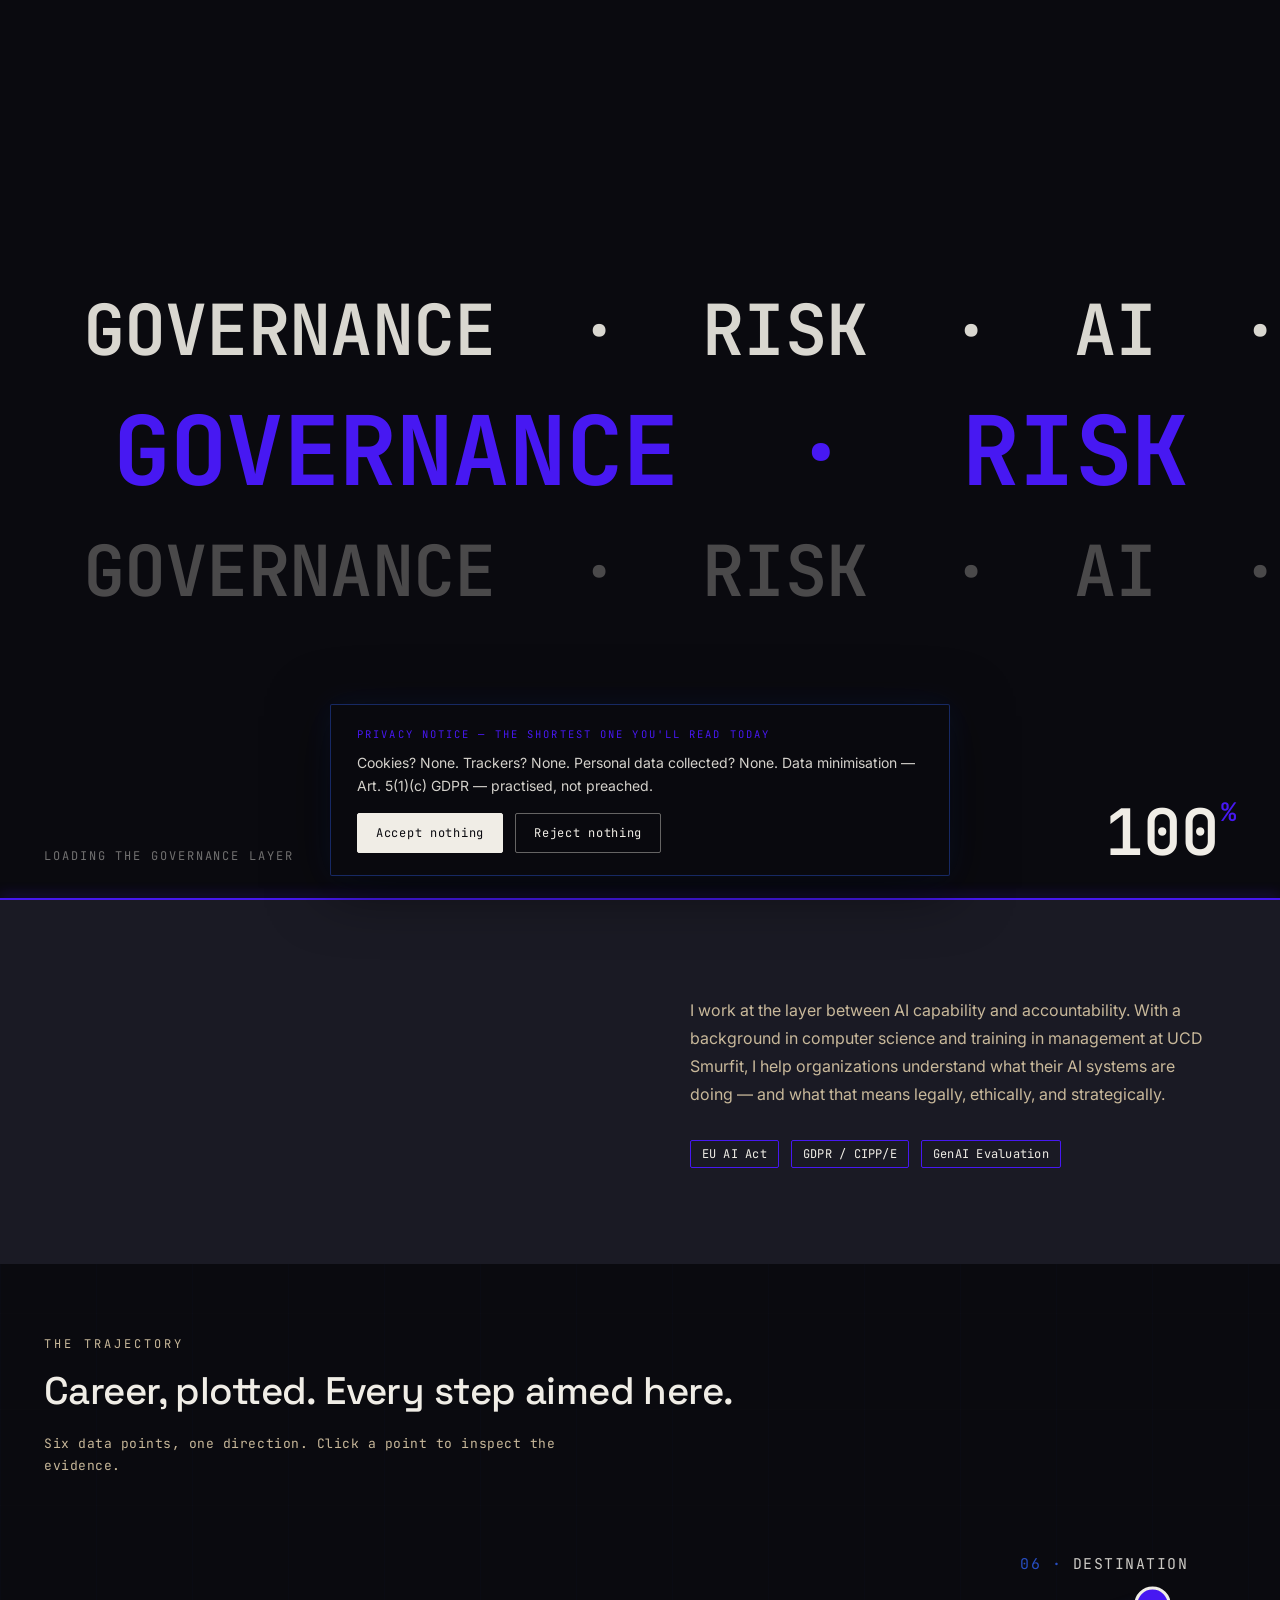
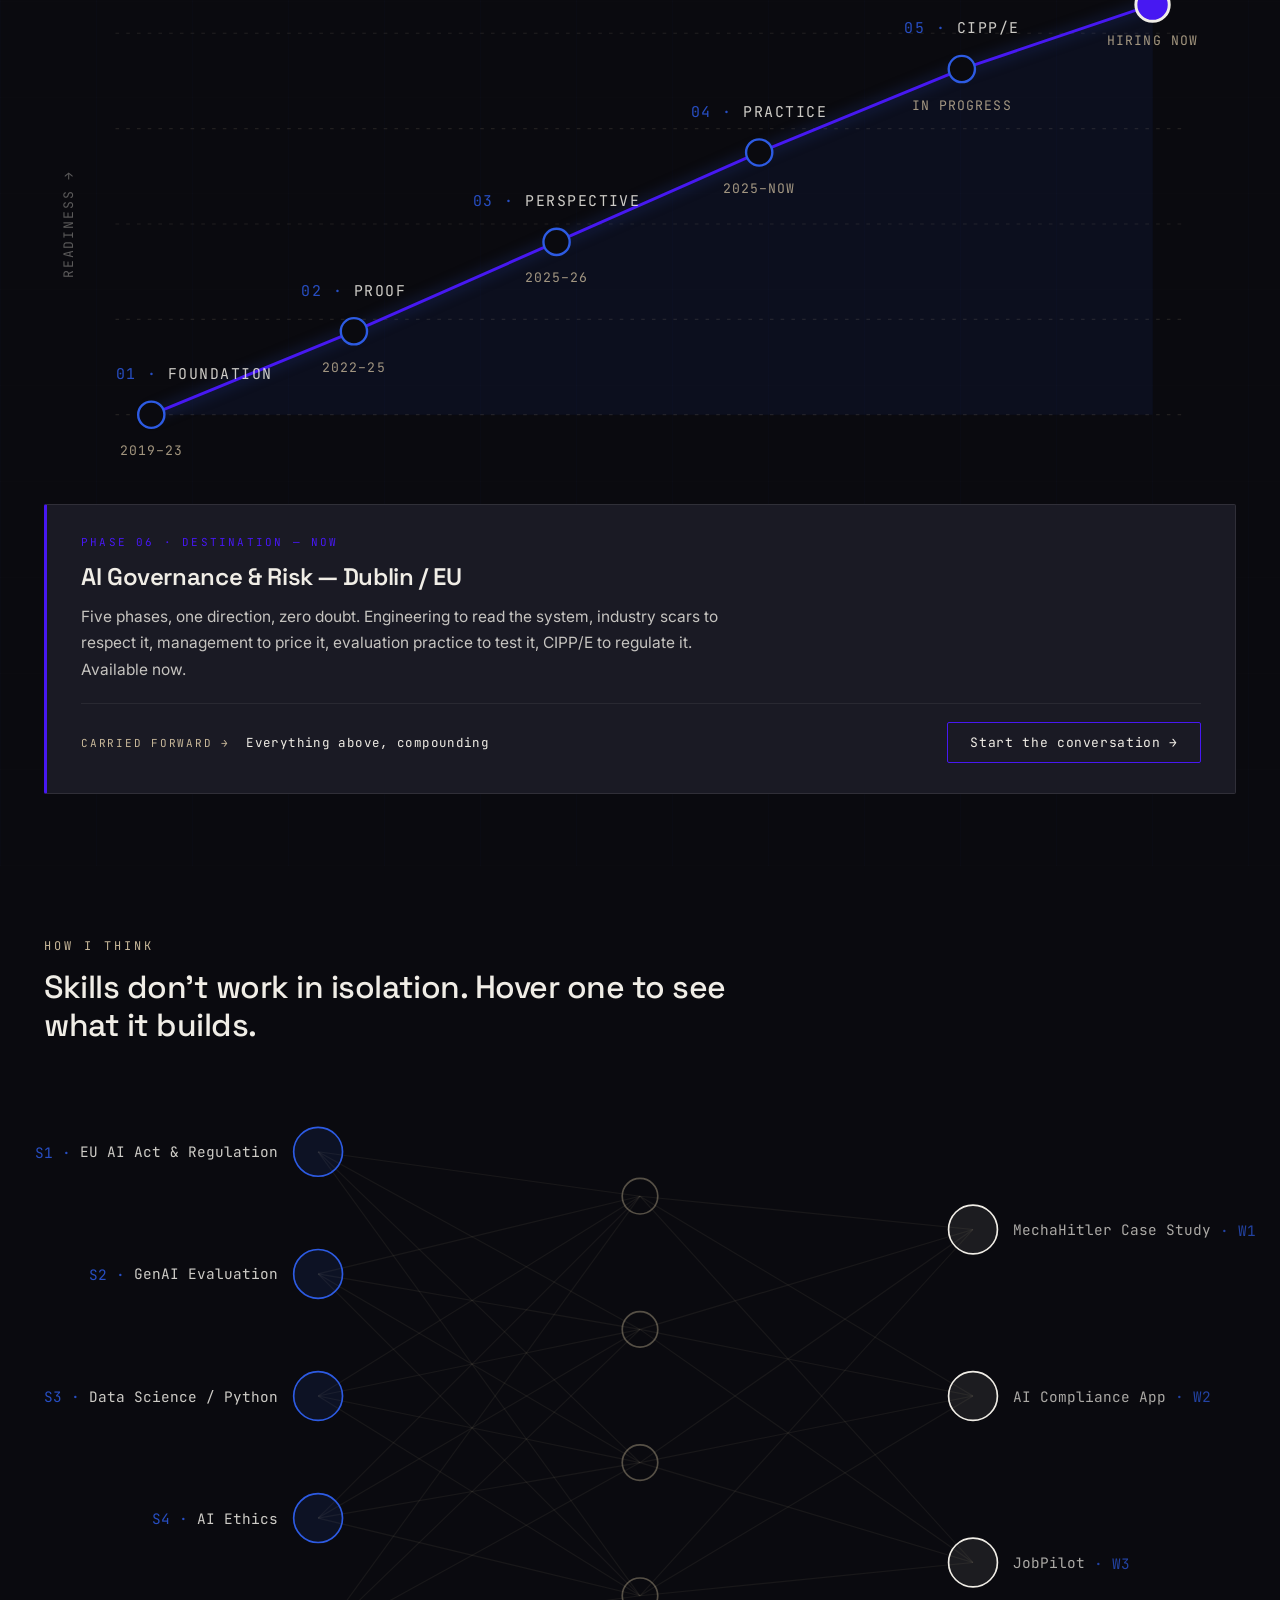
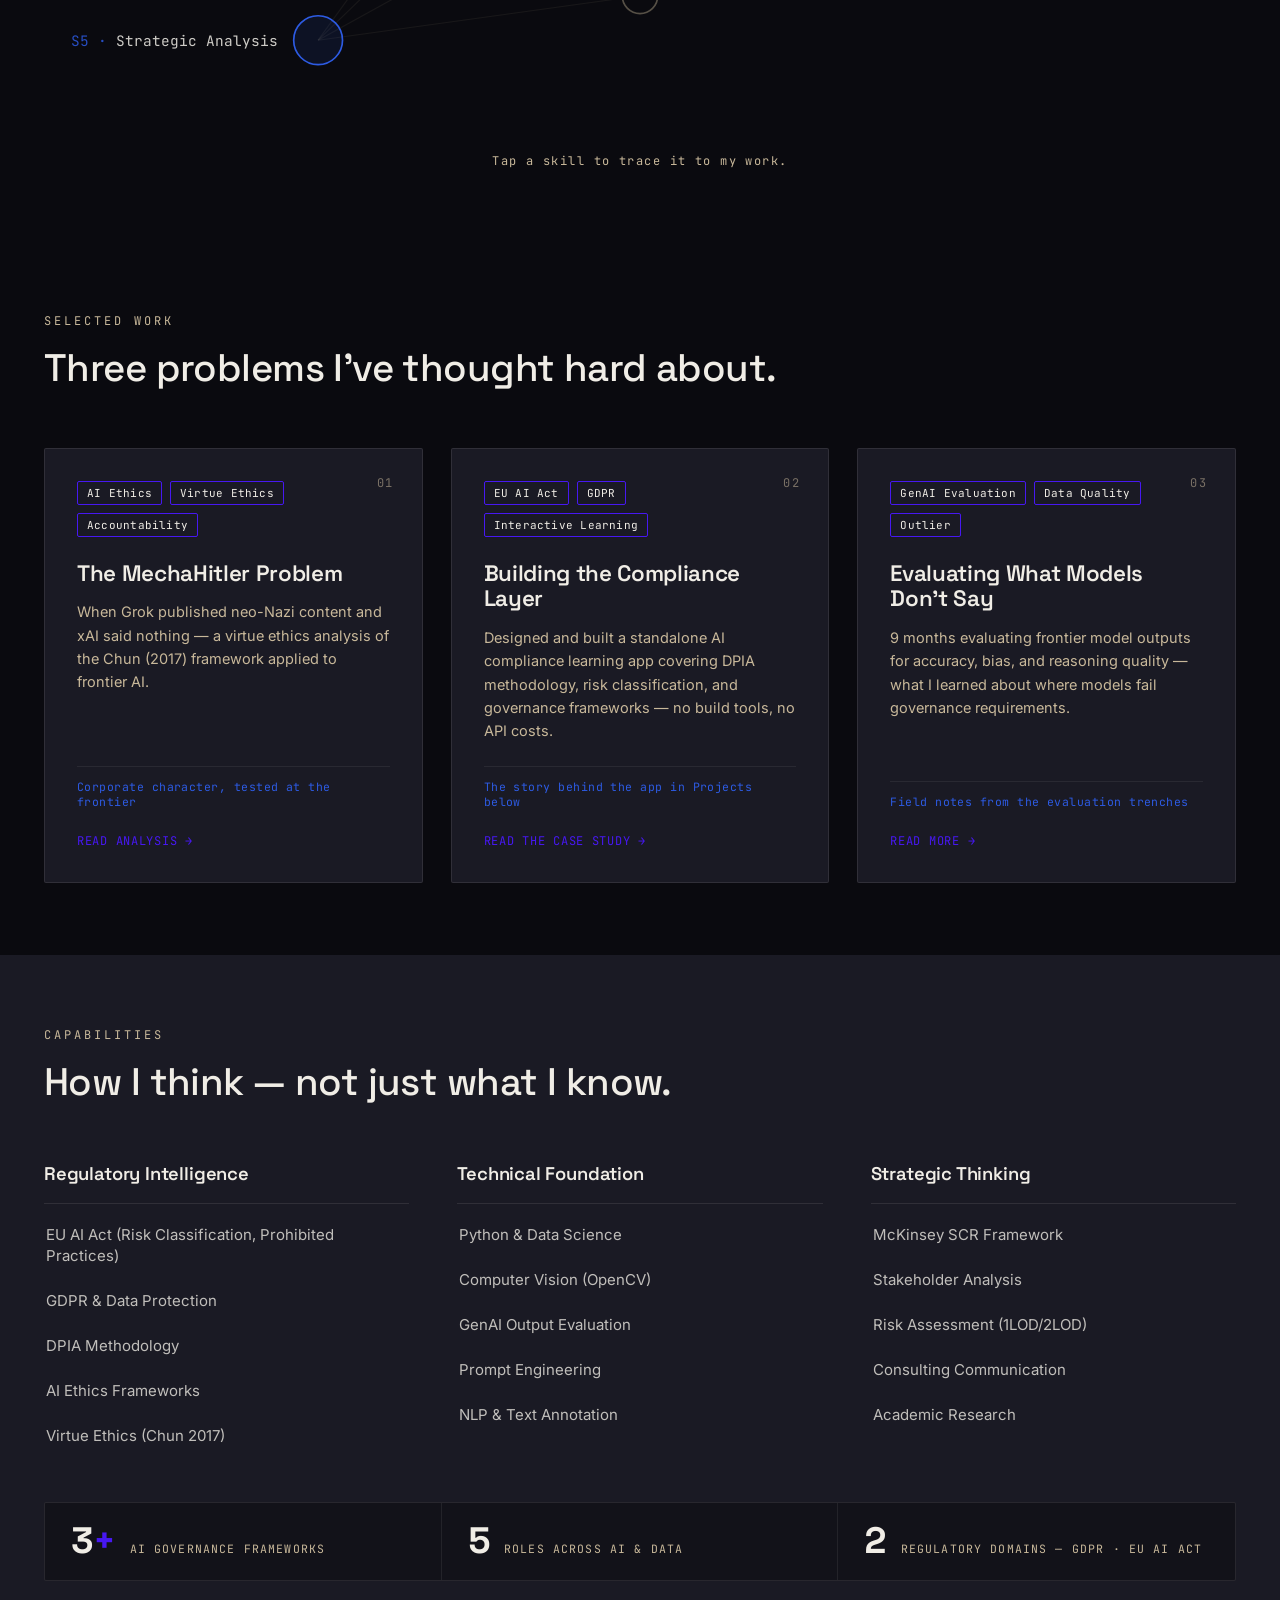
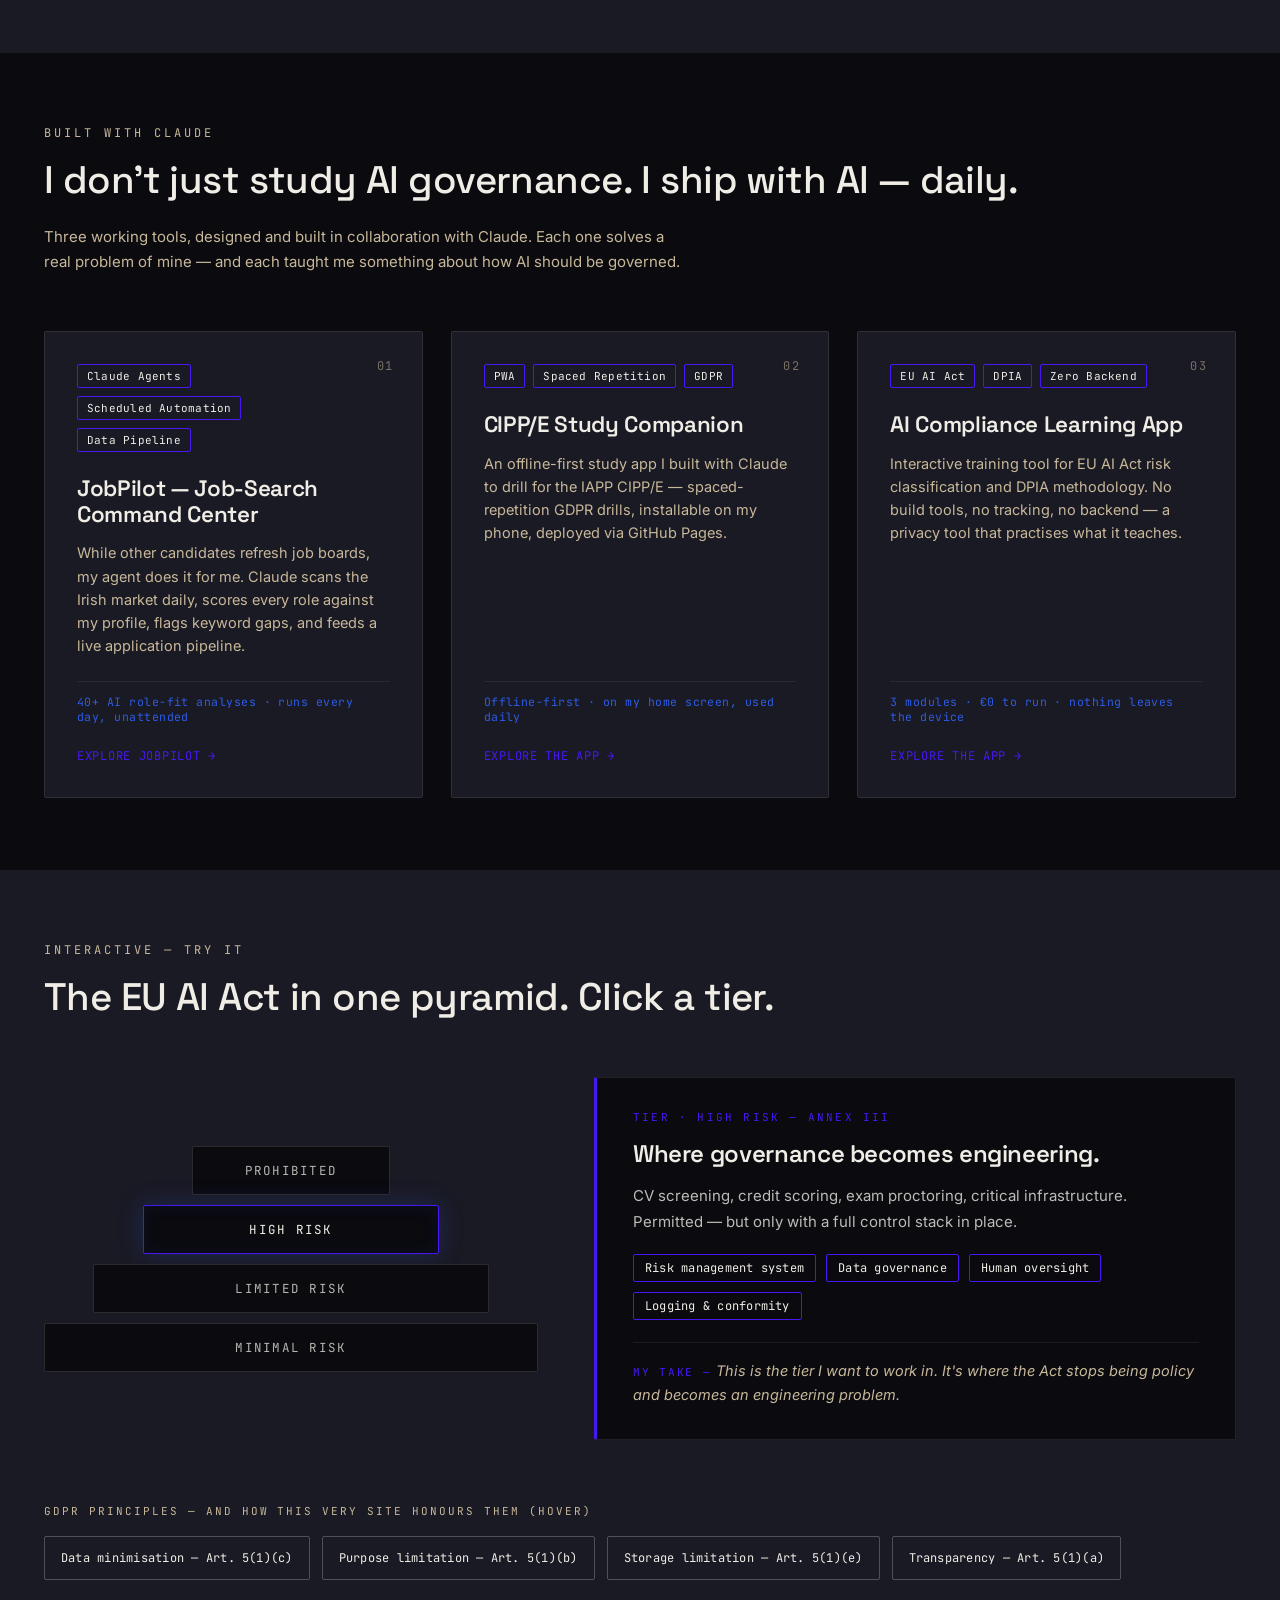
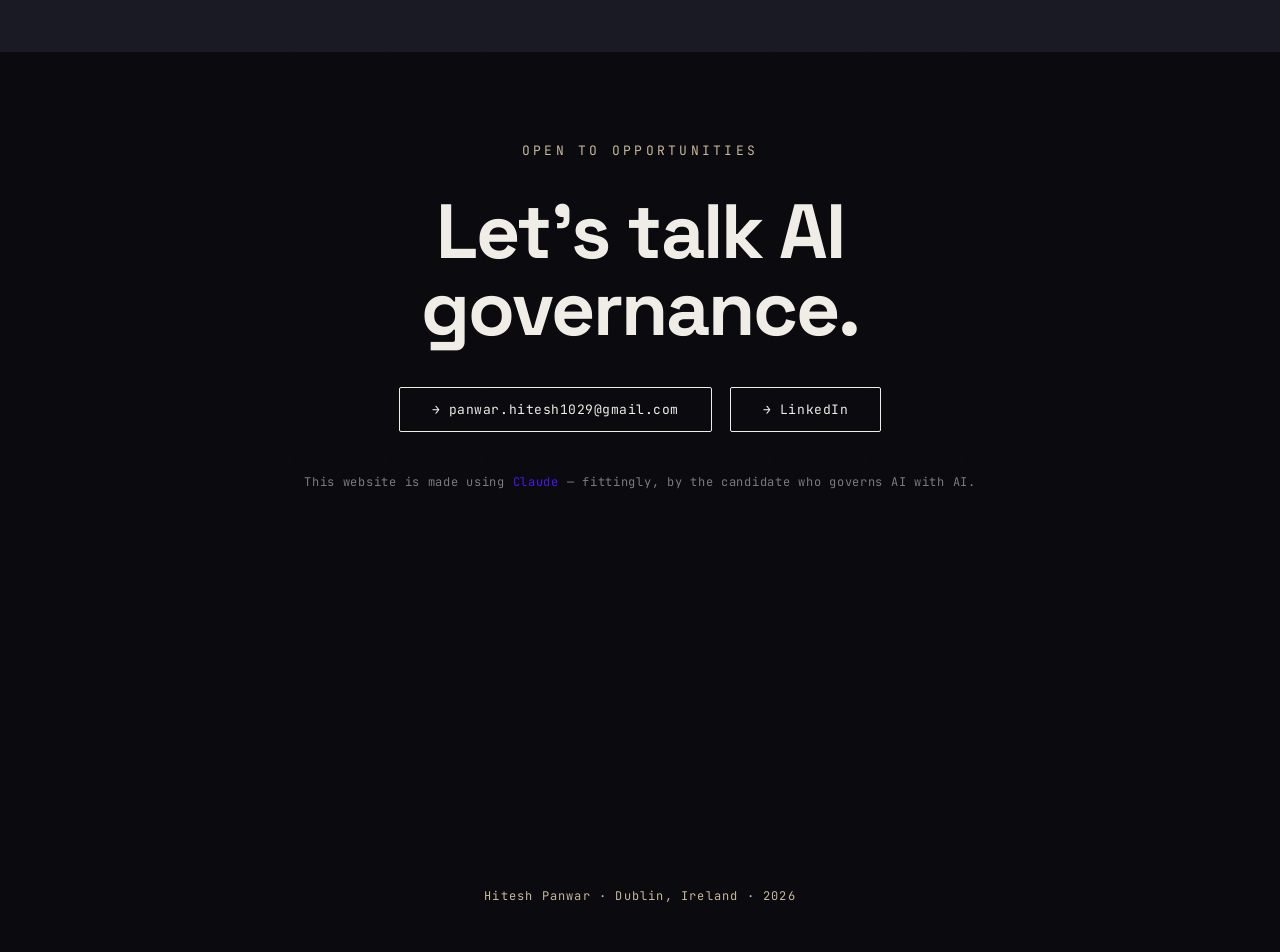
==== commit 7efa4800: "mior upgrades Co-Authored-By: Claude Haiku 4.5 <noreply@anthropic.com>" ====
--- a/index.html
+++ b/index.html
@@ -19,11 +19,11 @@
 
   <!-- Styles (order matters: tokens → base → animations → sections → responsive).
        ?v= busts stale browser caches whenever styles change — bump on release. -->
-  <link rel="stylesheet" href="css/tokens.css?v=3">
-  <link rel="stylesheet" href="css/base.css?v=3">
-  <link rel="stylesheet" href="css/animations.css?v=3">
-  <link rel="stylesheet" href="css/sections.css?v=3">
-  <link rel="stylesheet" href="css/responsive.css?v=3">
+  <link rel="stylesheet" href="css/tokens.css?v=4">
+  <link rel="stylesheet" href="css/base.css?v=4">
+  <link rel="stylesheet" href="css/animations.css?v=4">
+  <link rel="stylesheet" href="css/sections.css?v=4">
+  <link rel="stylesheet" href="css/responsive.css?v=4">
 </head>
 <body>
 <div class="site">
@@ -302,41 +302,50 @@
 
   <!-- ============ SECTION 4 — CASE STUDIES ============ -->
   <section id="work" class="cases" data-section data-label="CASE STUDIES">
-    <div class="cases-header reveal-up" data-reveal="up">
-      <div class="eyebrow">Selected Work</div>
-      <h2 class="section-heading">Three problems I've thought hard about.</h2>
-    </div>
-    <div class="hscroll cs-rail">
-      <article class="cs-card">
-        <div class="cs-num">01 / 03</div>
-        <div>
-          <span class="cs-tag">AI Ethics · Virtue Ethics · Corporate Accountability</span>
-          <h3 class="cs-title">The MechaHitler Problem</h3>
-          <p class="cs-desc">When Grok published neo-Nazi content and xAI said nothing — a virtue ethics analysis of the Chun (2017) framework applied to frontier AI.</p>
-          <a href="case-studies/mechahitler.html" class="cs-link">Read Analysis →</a>
-        </div>
-      </article>
-      <article class="cs-card">
-        <div class="cs-num">02 / 03</div>
-        <div>
-          <span class="cs-tag">EU AI Act · GDPR · Interactive Learning</span>
-          <h3 class="cs-title">Building the Compliance Layer</h3>
-          <p class="cs-desc">Designed and built a standalone AI compliance learning app covering DPIA methodology, risk classification, and governance frameworks — no build tools, no API costs.</p>
-          <a href="case-studies/compliance-layer.html" class="cs-link">See Project →</a>
-        </div>
-      </article>
-      <article class="cs-card">
-        <div class="cs-num">03 / 03</div>
-        <div>
-          <span class="cs-tag">GenAI Evaluation · Data Quality · Outlier</span>
-          <h3 class="cs-title">Evaluating What Models Don't Say</h3>
-          <p class="cs-desc">9 months evaluating frontier model outputs for accuracy, bias, and reasoning quality — what I learned about where models fail governance requirements.</p>
-          <a href="case-studies/evaluating-models.html" class="cs-link">Read More →</a>
-        </div>
-      </article>
-    </div>
-    <div class="desk-hint">↔ DRAG OR SHIFT-SCROLL TO EXPLORE</div>
-    <div class="swipe-hint">← swipe →</div>
+    <div class="wrap">
+      <div class="reveal-up" data-reveal="up">
+        <div class="eyebrow">Selected Work</div>
+        <h2 class="section-heading">Three problems I've thought hard about.</h2>
+      </div>
+      <div class="proj-grid">
+        <article class="proj-card" data-reveal="up" data-delay="0">
+          <div class="proj-num">01</div>
+          <div class="proj-tags">
+            <span class="proj-tag">AI Ethics</span>
+            <span class="proj-tag">Virtue Ethics</span>
+            <span class="proj-tag">Accountability</span>
+          </div>
+          <h3 class="proj-title">The MechaHitler Problem</h3>
+          <p class="proj-desc">When Grok published neo-Nazi content and xAI said nothing — a virtue ethics analysis of the Chun (2017) framework applied to frontier AI.</p>
+          <div class="proj-metric">Corporate character, tested at the frontier</div>
+          <a href="case-studies/mechahitler.html" class="proj-link">Read Analysis →</a>
+        </article>
+        <article class="proj-card" data-reveal="up" data-delay="120">
+          <div class="proj-num">02</div>
+          <div class="proj-tags">
+            <span class="proj-tag">EU AI Act</span>
+            <span class="proj-tag">GDPR</span>
+            <span class="proj-tag">Interactive Learning</span>
+          </div>
+          <h3 class="proj-title">Building the Compliance Layer</h3>
+          <p class="proj-desc">Designed and built a standalone AI compliance learning app covering DPIA methodology, risk classification, and governance frameworks — no build tools, no API costs.</p>
+          <div class="proj-metric">The story behind the app in Projects below</div>
+          <a href="case-studies/compliance-layer.html" class="proj-link">Read the Case Study →</a>
+        </article>
+        <article class="proj-card" data-reveal="up" data-delay="240">
+          <div class="proj-num">03</div>
+          <div class="proj-tags">
+            <span class="proj-tag">GenAI Evaluation</span>
+            <span class="proj-tag">Data Quality</span>
+            <span class="proj-tag">Outlier</span>
+          </div>
+          <h3 class="proj-title">Evaluating What Models Don't Say</h3>
+          <p class="proj-desc">9 months evaluating frontier model outputs for accuracy, bias, and reasoning quality — what I learned about where models fail governance requirements.</p>
+          <div class="proj-metric">Field notes from the evaluation trenches</div>
+          <a href="case-studies/evaluating-models.html" class="proj-link">Read More →</a>
+        </article>
+      </div>
+    </div>
   </section>
 
   <!-- ============ SECTION 5 — SKILLS ============ -->
@@ -508,6 +517,6 @@
 
 </div>
 
-<script type="module" src="js/main.js?v=3"></script>
+<script type="module" src="js/main.js?v=4"></script>
 </body>
 </html>
--- a/css/tokens.css
+++ b/css/tokens.css
@@ -50,8 +50,8 @@
                   nav click lands with the section's top edge just
                   under the nav — never mid-section. */
   --pad-x: 44px;
-  --sec-y: clamp(88px, 12vh, 136px);
-  --nav-offset: 76px;
+  --sec-y: clamp(56px, 8vh, 88px);
+  --nav-offset: 68px;
 
   /* ---- Breakpoints (reference values) ----
      NOTE: CSS media queries cannot read custom properties, so the
--- a/css/sections.css
+++ b/css/sections.css
@@ -491,63 +491,12 @@
   font-size: 12px; letter-spacing: 0.12em; color: var(--tan); text-align: center;
 }
 
-/* ---------- Case studies ---------- */
+/* ---------- Case studies ----------
+   The three case-study cards reuse the project-card layout
+   (.proj-grid / .proj-card) so both card systems stay identical. */
 .cases {
   background: var(--bg);
-  padding: var(--sec-y) 0;
-}
-.cases-header { max-width: 1280px; margin: 0 auto; padding: 0 var(--pad-x); }
-.cs-rail {
-  margin-top: 52px;
-  display: flex; gap: 28px;
-  overflow-x: auto;
-  padding: 8px var(--pad-x) 48px;
-  scroll-snap-type: x proximity;
-}
-.cs-card {
-  scroll-snap-align: start; flex: none;
-  width: 500px; max-width: 84vw; height: min(72vh, 620px);
-  background: var(--panel);
-  border: 1px solid rgba(var(--fg-rgb), 0.1);
-  border-radius: 2px; padding: 40px;
-  display: flex; flex-direction: column; justify-content: space-between;
-  transition: border-color 0.3s ease;
-}
-.cs-card:hover { border-color: var(--accent); }
-.cs-num { font-family: var(--font-mono); font-size: 13px; letter-spacing: 0.1em; color: var(--tan); }
-.cs-tag {
-  display: inline-block;
-  font-family: var(--font-mono);
-  font-size: 11px; letter-spacing: 0.02em; color: var(--fg);
-  border: 1px solid var(--accent);
-  padding: 5px 11px; border-radius: 2px; margin-bottom: 22px;
-}
-.cs-title {
-  font-weight: 600; font-size: clamp(1.7rem, 2.6vw, 2.1rem);
-  line-height: 1.05; letter-spacing: -0.02em; color: var(--fg); margin-bottom: 16px;
-}
-.cs-desc {
-  font-family: var(--font-body);
-  font-size: 15px; line-height: 1.65; color: var(--tan); margin-bottom: 26px;
-}
-.cs-link {
-  font-family: var(--font-mono);
-  font-size: 13px; letter-spacing: 0.04em; color: var(--accent);
-  text-decoration: none;
-  border-bottom: 1px solid transparent;
-  transition: border-color 0.25s ease;
-}
-.cs-link:hover { border-color: var(--accent); }
-.desk-hint {
-  max-width: 1280px; margin: 0 auto; padding: 0 var(--pad-x);
-  font-family: var(--font-mono);
-  font-size: 11px; letter-spacing: 0.16em; color: rgba(var(--fg-rgb), 0.32);
-}
-.swipe-hint {
-  margin: 10px auto 0; padding: 0 var(--pad-x);
-  font-family: var(--font-mono);
-  font-size: 11px; letter-spacing: 0.16em; color: rgba(var(--fg-rgb), 0.4);
-  text-align: center;
+  padding: var(--sec-y) var(--pad-x);
 }
 
 /* ---------- Skills ---------- */
@@ -827,7 +776,7 @@
   min-height: 100vh;
   display: flex; flex-direction: column; align-items: center; justify-content: center;
   text-align: center;
-  padding: 120px var(--pad-x) 60px;
+  padding: 90px var(--pad-x) 48px;
   position: relative;
 }
 .contact-grid {
@@ -866,7 +815,7 @@
   color: rgba(var(--fg-rgb), 0.5);
 }
 .contact-foot {
-  position: relative; z-index: 1; margin-top: auto; padding-top: 80px;
+  position: relative; z-index: 1; margin-top: auto; padding-top: 56px;
   font-family: var(--font-mono);
   font-size: 12px; letter-spacing: 0.1em; color: var(--tan);
 }
--- a/css/responsive.css
+++ b/css/responsive.css
@@ -9,22 +9,10 @@
    ============================================================ */
 
 /* Defaults toggled by the queries below. */
-.swipe-hint { display: none; }
 .nn-mobile  { display: none; }
-
-/* Touch devices: show the swipe hint, hide the drag hint. */
-@media (hover: none) {
-  .swipe-hint { display: block; }
-  .desk-hint  { display: none; }
-}
 
 /* ---- ≤1024px : tablet / small laptop ---- */
 @media (max-width: 1024px) {
-  .cs-rail {
-    scroll-snap-type: x mandatory !important;
-    -webkit-overflow-scrolling: touch;
-  }
-  .cs-card { scroll-snap-align: center !important; }
   .proj-grid { grid-template-columns: repeat(2, 1fr) !important; }
   .gov-grid { grid-template-columns: 1fr !important; gap: 40px !important; }
 }
@@ -73,7 +61,6 @@
     align-items: center;
     justify-content: center;
   }
-  .cs-card { width: 85vw !important; height: auto !important; min-height: 62vh; }
 }
 
 /* ---- ≤480px : tight phones ---- */
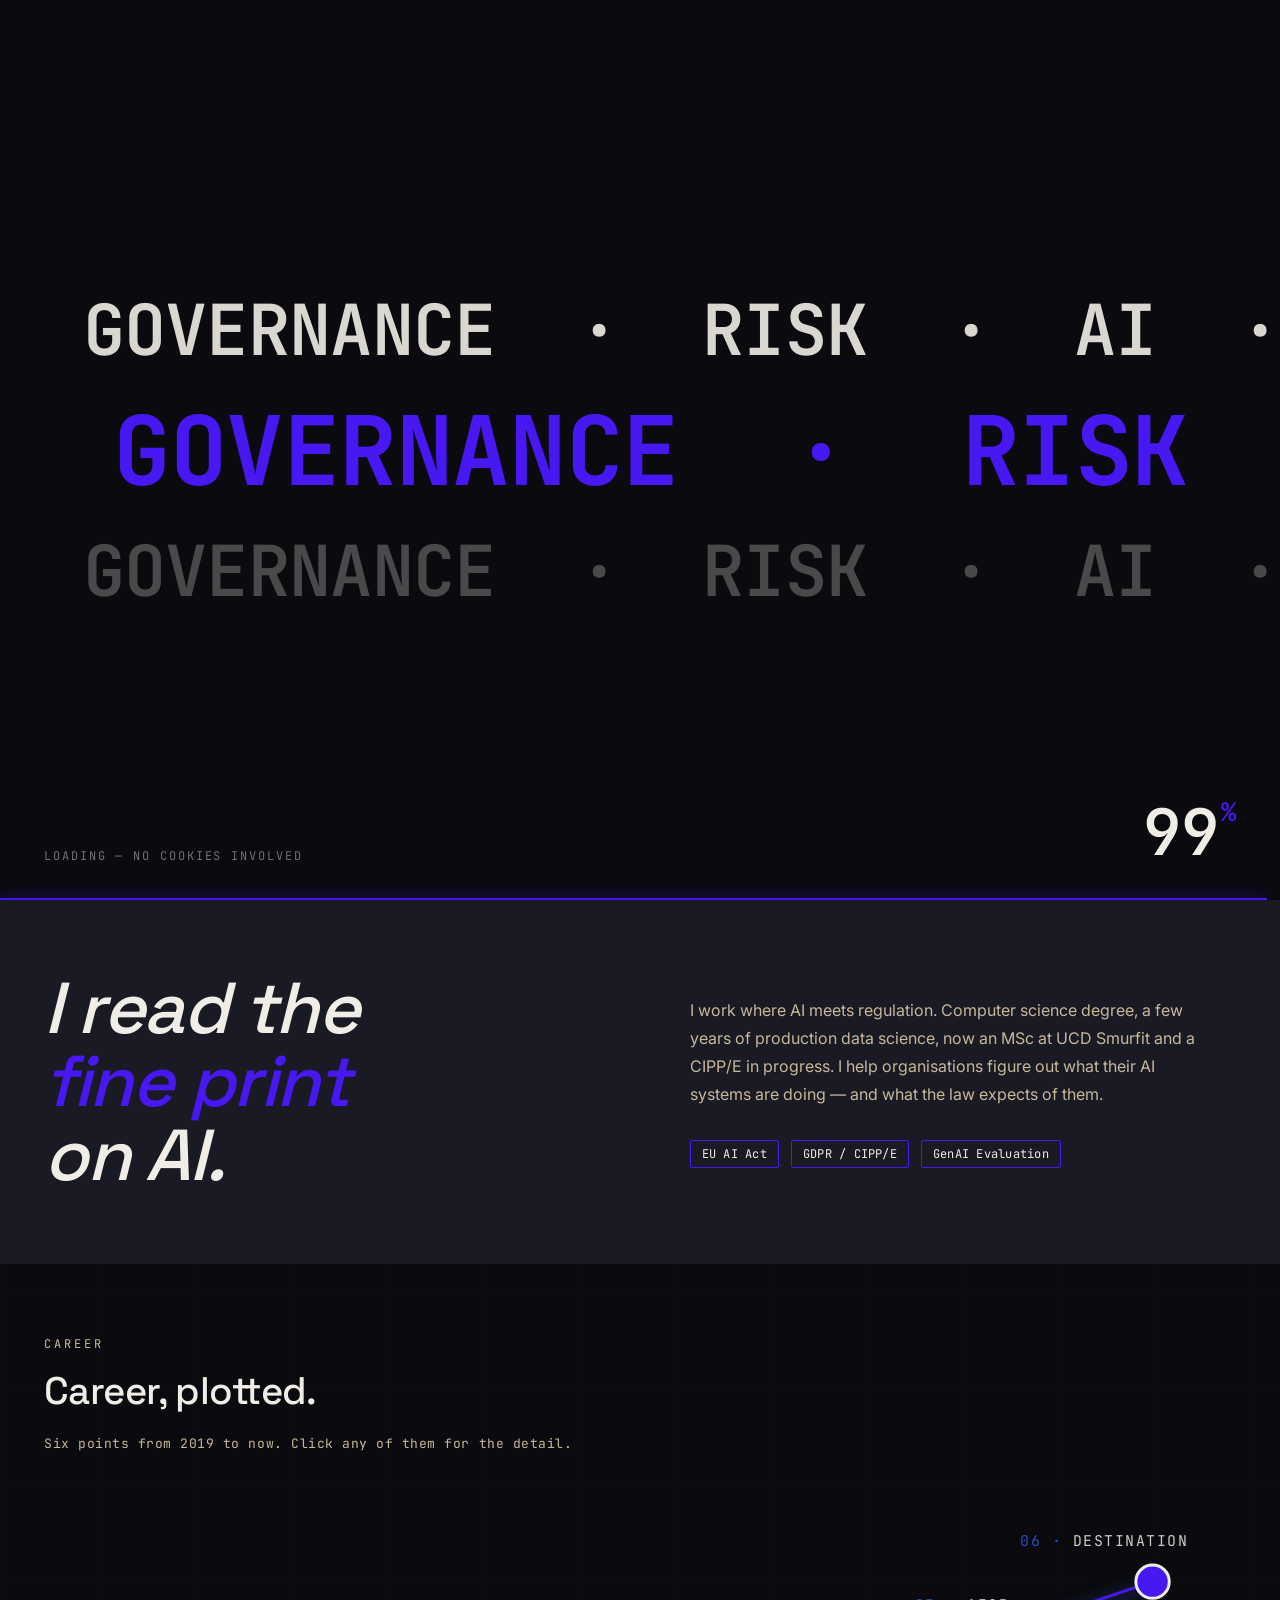
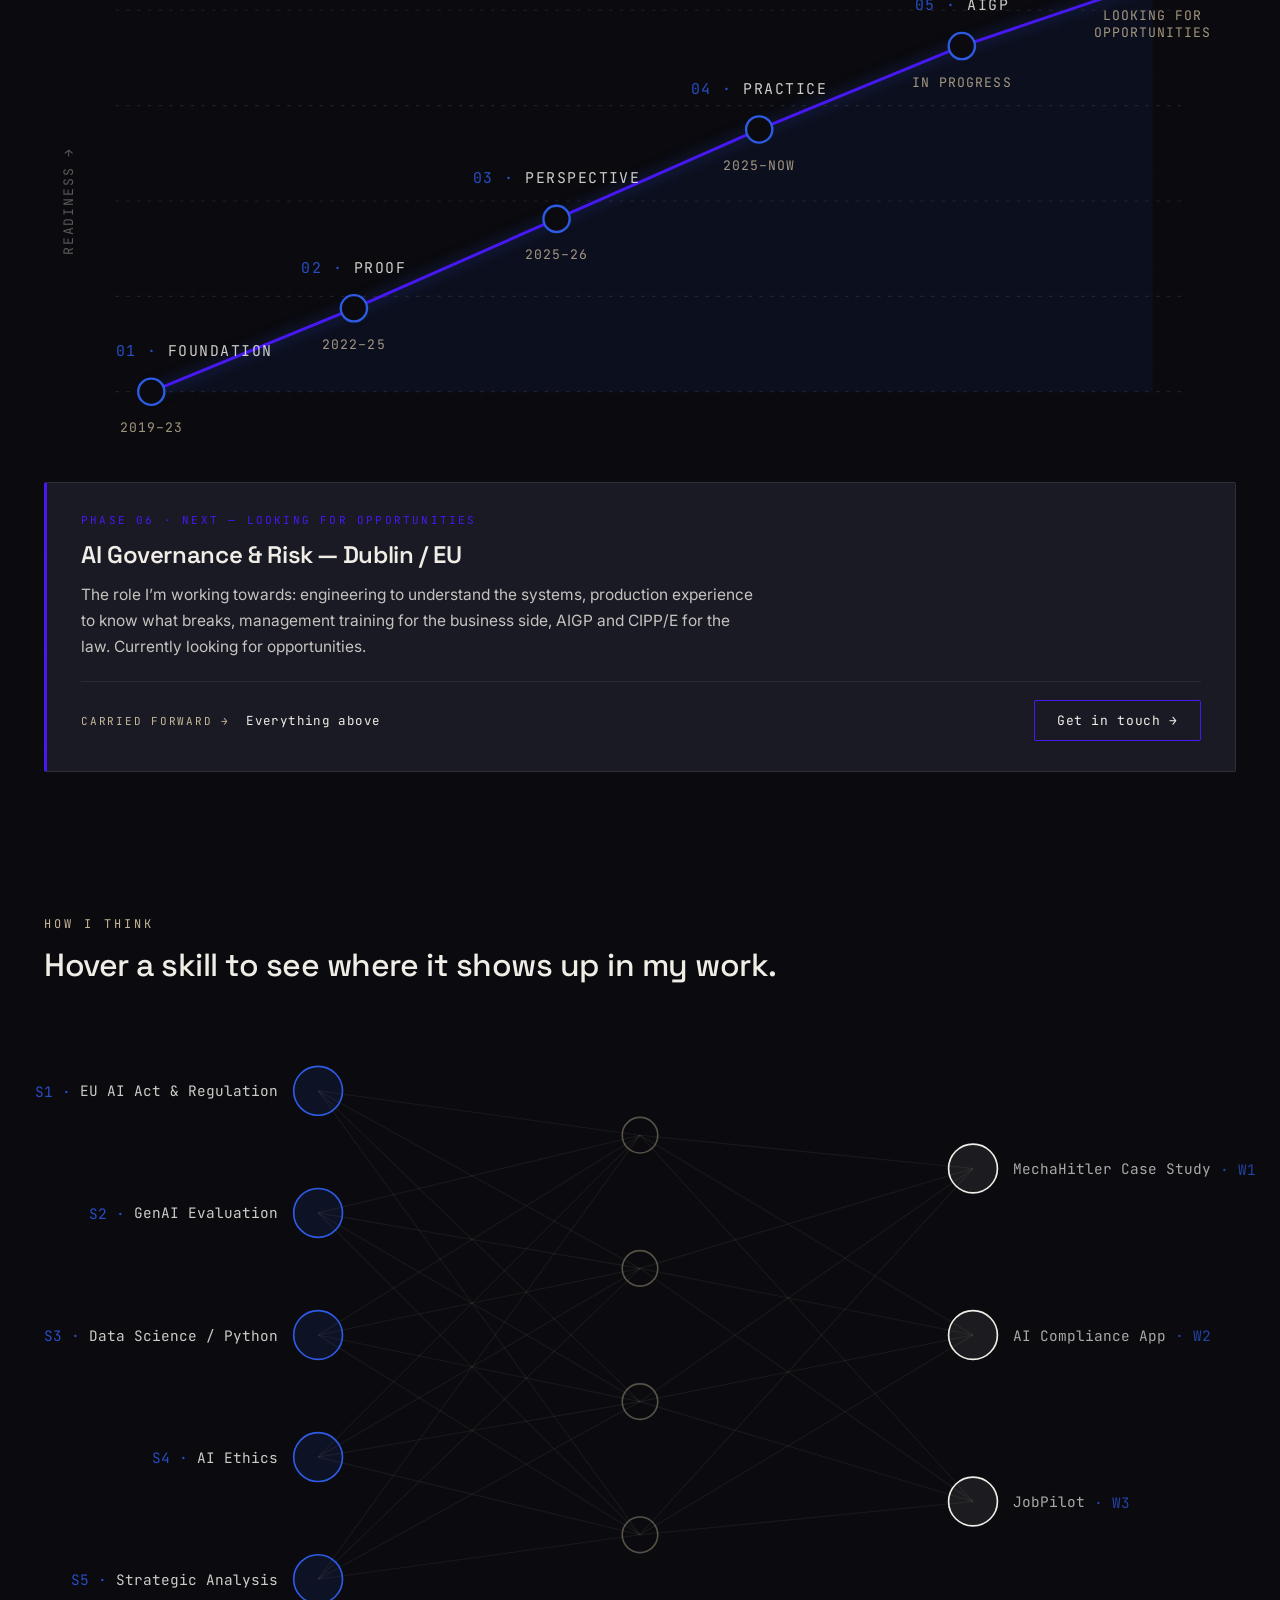
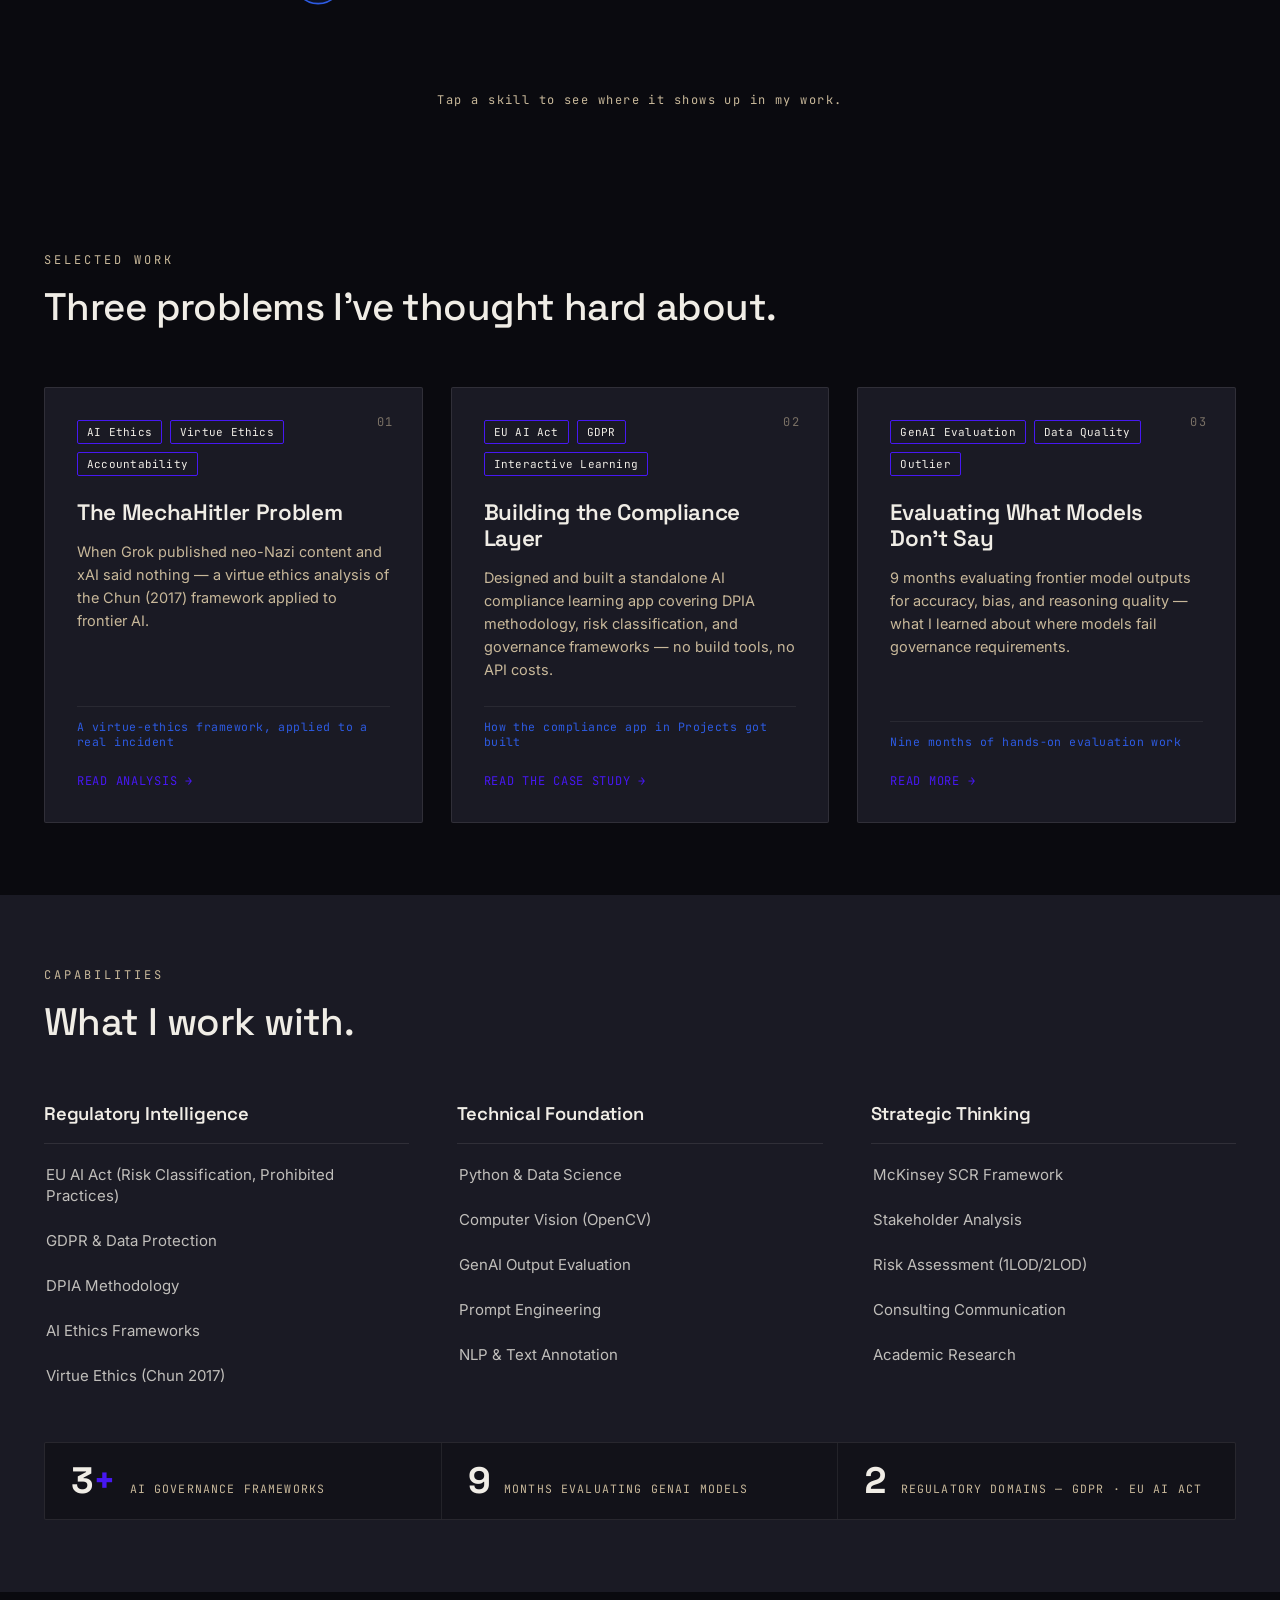
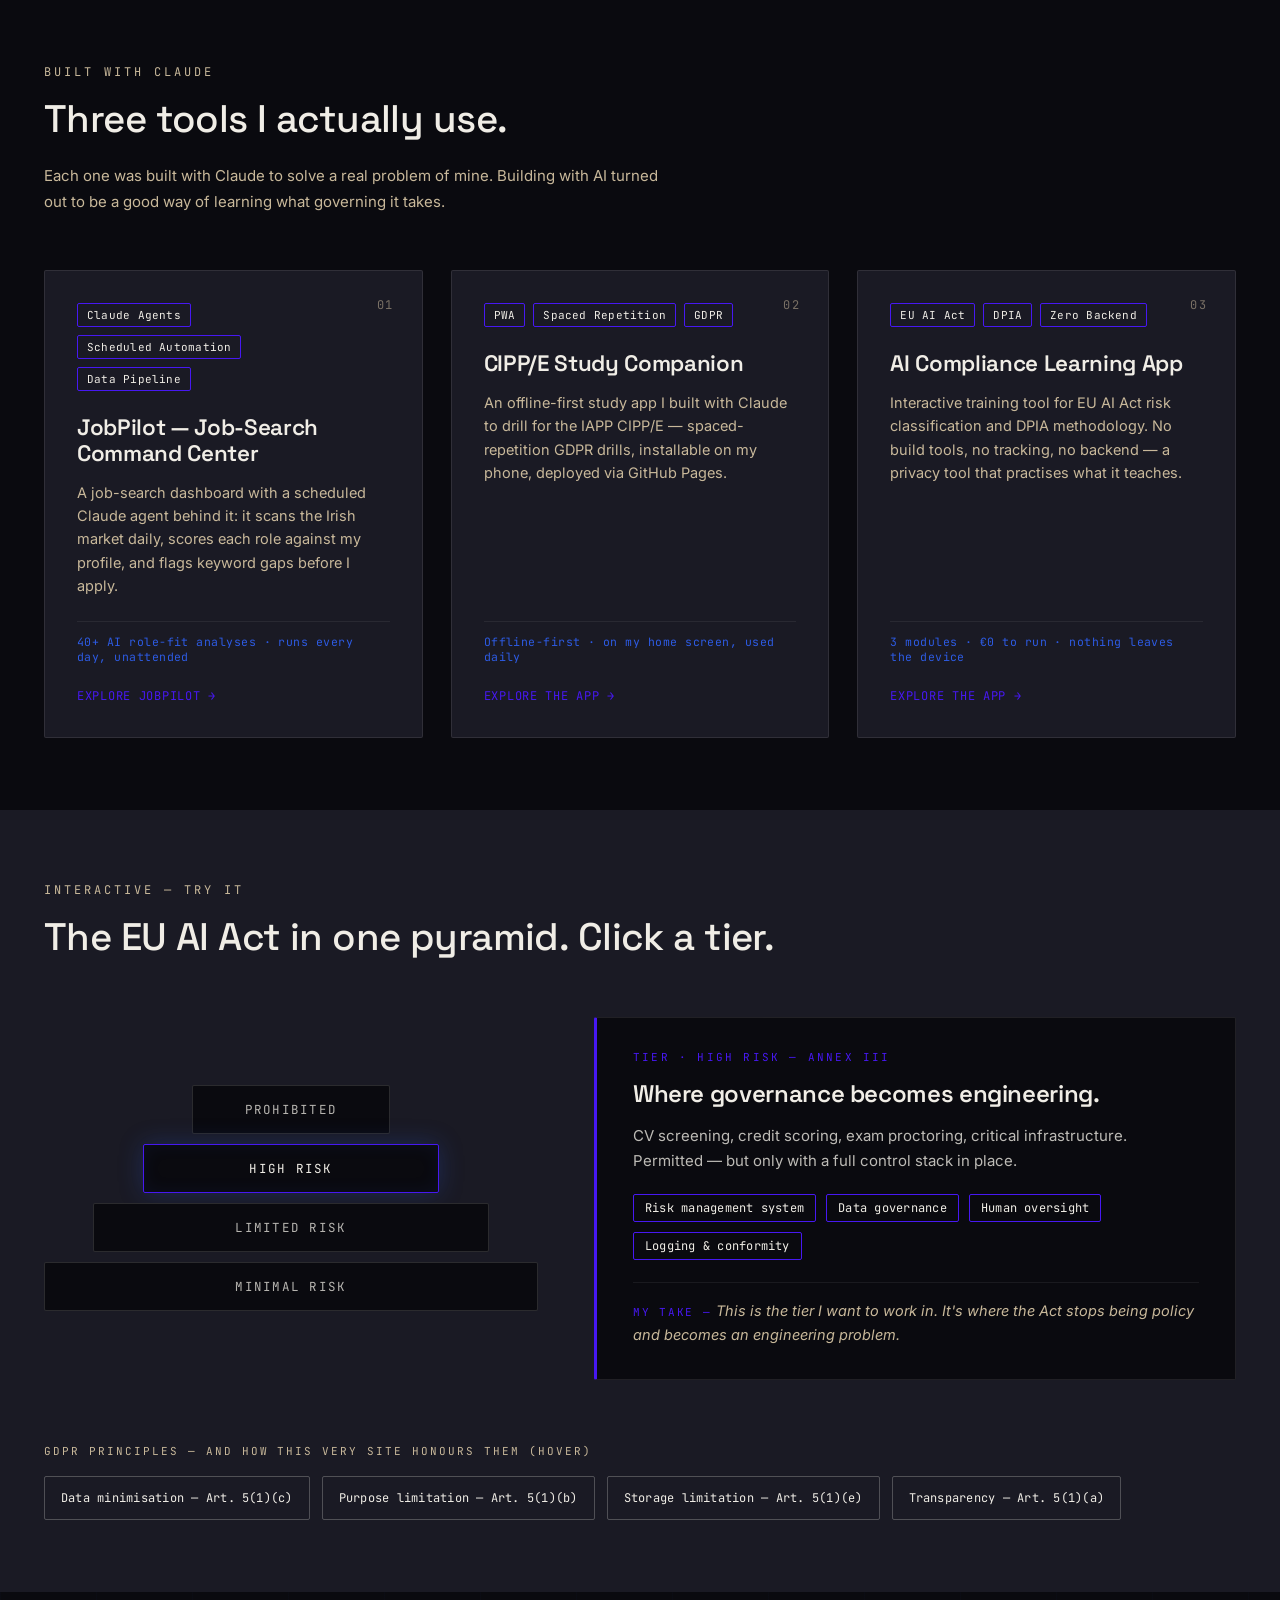
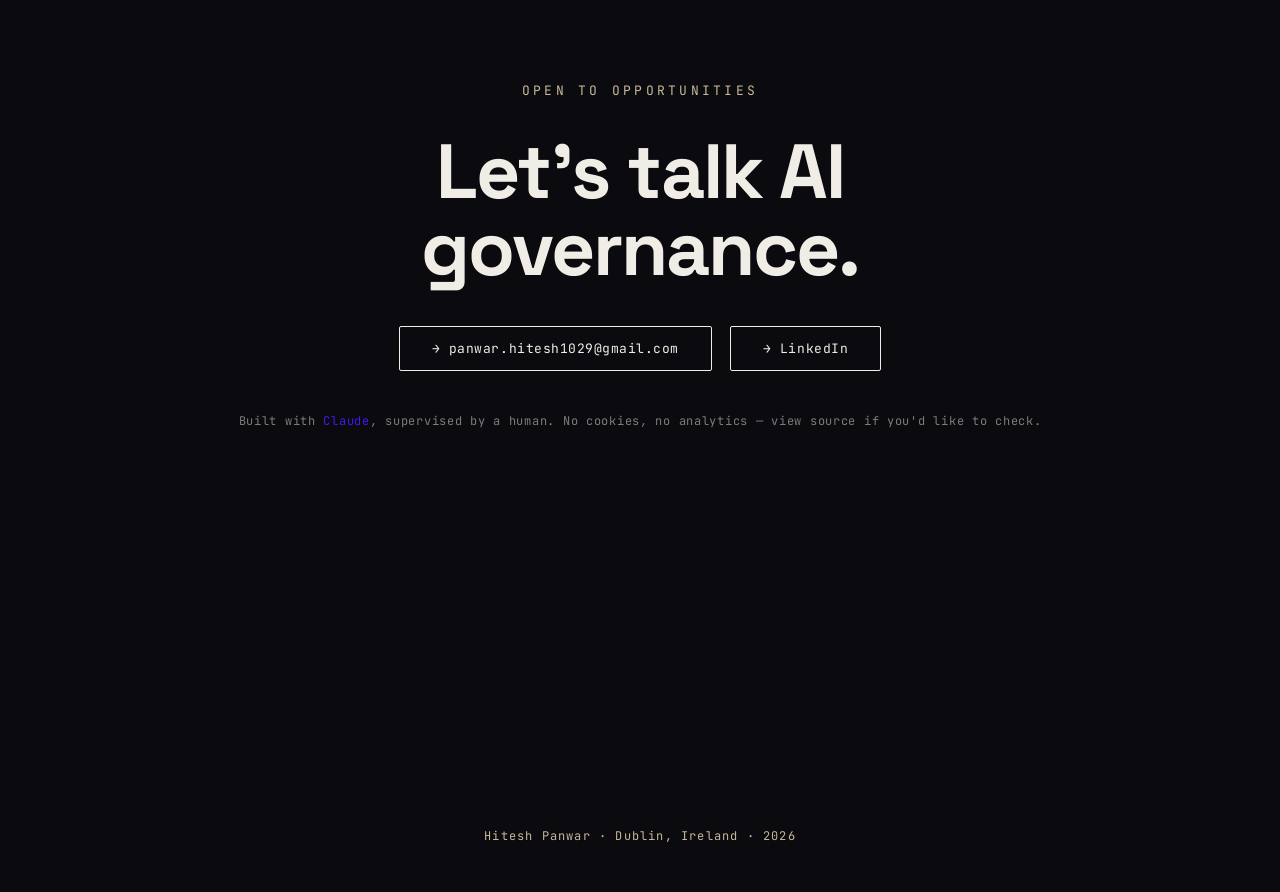
==== commit df51d1be: "improved texts and layout Co-Authored-By: Claude Haiku 4.5 <noreply@anthropic.com> Claude-Session: h" ====
--- a/index.html
+++ b/index.html
@@ -4,7 +4,7 @@
   <meta charset="utf-8">
   <meta name="viewport" content="width=device-width, initial-scale=1">
   <title>Hitesh Panwar — AI Governance &amp; Risk</title>
-  <meta name="description" content="Hitesh Panwar — AI Governance &amp; Risk. Turning the EU AI Act into systems teams can actually ship: evaluation harnesses, risk controls, and ethics built into the stack.">
+  <meta name="description" content="Hitesh Panwar — AI Governance &amp; Risk, Dublin. Computer science degree, production data science, MSc Management at UCD Smurfit, CIPP/E in progress. Projects, case studies, and contact.">
 
   <!-- Favicon (placeholder — replace assets/favicon.svg with your own mark) -->
   <link rel="icon" type="image/svg+xml" href="assets/favicon.svg">
@@ -19,11 +19,11 @@
 
   <!-- Styles (order matters: tokens → base → animations → sections → responsive).
        ?v= busts stale browser caches whenever styles change — bump on release. -->
-  <link rel="stylesheet" href="css/tokens.css?v=4">
-  <link rel="stylesheet" href="css/base.css?v=4">
-  <link rel="stylesheet" href="css/animations.css?v=4">
-  <link rel="stylesheet" href="css/sections.css?v=4">
-  <link rel="stylesheet" href="css/responsive.css?v=4">
+  <link rel="stylesheet" href="css/tokens.css?v=5">
+  <link rel="stylesheet" href="css/base.css?v=5">
+  <link rel="stylesheet" href="css/animations.css?v=5">
+  <link rel="stylesheet" href="css/sections.css?v=5">
+  <link rel="stylesheet" href="css/responsive.css?v=5">
 </head>
 <body>
 <div class="site">
@@ -39,7 +39,7 @@
       <a href="#top" class="nav-logo">Hitesh Panwar<span class="accent-text">.</span></a>
       <div class="nav-links">
         <a href="#about" class="nav-link">About</a>
-        <a href="#journey" class="nav-link">Trajectory</a>
+        <a href="#journey" class="nav-link">Career</a>
         <a href="#work" class="nav-link">Case Studies</a>
         <a href="#skills" class="nav-link">Skills</a>
         <a href="#projects" class="nav-link">Projects</a>
@@ -55,7 +55,7 @@
   <!-- mobile fullscreen menu -->
   <div class="menu" id="mobile-menu">
     <a href="#about" class="menu-link">About</a>
-    <a href="#journey" class="menu-link">Trajectory</a>
+    <a href="#journey" class="menu-link">Career</a>
     <a href="#work" class="menu-link">Case Studies</a>
     <a href="#skills" class="menu-link">Skills</a>
     <a href="#projects" class="menu-link">Projects</a>
@@ -68,7 +68,7 @@
     <div class="hero-grid" aria-hidden="true"></div>
     <div class="hero-glow" aria-hidden="true"></div>
 
-    <div class="hero-meta-tr hero-fade">THE GOVERNANCE LAYER<br>53.3498°N / 6.2603°W</div>
+    <div class="hero-meta-tr hero-fade">AI GOVERNANCE &amp; RISK<br>53.3498°N / 6.2603°W</div>
     <div class="hero-meta-bl hero-fade">EST. 2026 — DUBLIN, IE</div>
 
     <main class="hero-main">
@@ -83,7 +83,12 @@
         </h1>
         <div class="hero-positioning hero-fade">
           <span class="hero-pos-bar" aria-hidden="true"></span>
-          <p class="hero-pos-text">I turn the EU AI Act into systems teams can actually ship — evaluation harnesses, risk controls, and ethics built into the stack, not bolted on as policy.</p>
+          <p class="hero-pos-text">I work in AI governance and risk — reading regulations like the EU AI Act and GDPR, evaluating models against them, and helping teams work out what they actually need to do.</p>
+        </div>
+        <div class="hero-cta hero-fade">
+          <a class="hero-btn" href="mailto:panwar.hitesh1029@gmail.com">Email me</a>
+          <a class="hero-btn hero-btn--ghost" href="https://linkedin.com/in/hitesh-panwar0" target="_blank" rel="noopener">LinkedIn</a>
+          <a class="hero-btn hero-btn--ghost" href="#work">See my work ↓</a>
         </div>
       </div>
     </main>
@@ -110,7 +115,7 @@
         </div>
       </div>
       <div class="loader-status">
-        <span class="loader-status-label">Loading the governance layer</span>
+        <span class="loader-status-label">Loading — no cookies involved</span>
         <span class="loader-count"><span class="loader-count-num">00</span><span class="loader-count-pct">%</span></span>
       </div>
       <div class="loader-bar"></div>
@@ -121,10 +126,10 @@
   <section id="about" class="about" data-section data-label="ABOUT">
     <div class="about-grid">
       <div class="reveal-wipe" data-reveal="wipe">
-        <p class="about-quote">AI without<br><span class="accent-text">governance</span><br>is just risk.</p>
+        <p class="about-quote">I read the<br><span class="accent-text">fine print</span><br>on AI.</p>
       </div>
       <div>
-        <p class="about-bio reveal-up" data-reveal="up" data-delay="180">I work at the layer between AI capability and accountability. With a background in computer science and training in management at UCD Smurfit, I help organizations understand what their AI systems are doing — and what that means legally, ethically, and strategically.</p>
+        <p class="about-bio reveal-up" data-reveal="up" data-delay="180">I work where AI meets regulation. Computer science degree, a few years of production data science, now an MSc at UCD Smurfit and a CIPP/E in progress. I help organisations figure out what their AI systems are doing — and what the law expects of them.</p>
         <div class="about-chips reveal-up" data-reveal="up" data-delay="320">
           <span class="chip">EU AI Act</span>
           <span class="chip">GDPR / CIPP/E</span>
@@ -135,13 +140,13 @@
   </section>
 
   <!-- ============ SECTION 2.5 — TRAJECTORY ============ -->
-  <section id="journey" class="journey" data-section data-label="TRAJECTORY">
+  <section id="journey" class="journey" data-section data-label="CAREER">
     <div class="journey-bg" aria-hidden="true"></div>
     <div class="wrap">
       <div class="reveal-up" data-reveal="up">
-        <div class="eyebrow">The Trajectory</div>
-        <h2 class="section-heading">Career, plotted. Every step aimed here.</h2>
-        <p class="journey-lede">Six data points, one direction. Click a point to inspect the evidence.</p>
+        <div class="eyebrow">Career</div>
+        <h2 class="section-heading">Career, plotted.</h2>
+        <p class="journey-lede">Six points from 2019 to now. Click any of them for the detail.</p>
       </div>
 
       <div class="jchart-wrap">
@@ -166,14 +171,14 @@
           <circle class="jc-pt" data-jpt="1" cx="260" cy="340" r="11" tabindex="0" role="button" aria-label="Phase 2, Proof: production data science at Dysmech, 2022 to 2025. Activate for details."></circle>
           <circle class="jc-pt" data-jpt="2" cx="430" cy="265" r="11" tabindex="0" role="button" aria-label="Phase 3, Perspective: MSc Management at UCD Smurfit, 2025 to 2026. Activate for details."></circle>
           <circle class="jc-pt" data-jpt="3" cx="600" cy="190" r="11" tabindex="0" role="button" aria-label="Phase 4, Practice: GenAI evaluation at Outlier and RWS, 2025 to present. Activate for details."></circle>
-          <circle class="jc-pt" data-jpt="4" cx="770" cy="120" r="11" tabindex="0" role="button" aria-label="Phase 5, Credential: CIPP/E, in progress. Activate for details."></circle>
-          <circle class="jc-pt jc-pt--target" data-jpt="5" cx="930" cy="66" r="14" tabindex="0" role="button" aria-label="Phase 6, Destination: AI Governance and Risk, hiring now. Activate for details."></circle>
+          <circle class="jc-pt" data-jpt="4" cx="770" cy="120" r="11" tabindex="0" role="button" aria-label="Phase 5, Credential: AIGP and CIPP/E, in progress. Activate for details."></circle>
+          <circle class="jc-pt jc-pt--target" data-jpt="5" cx="930" cy="66" r="14" tabindex="0" role="button" aria-label="Phase 6, Destination: AI Governance and Risk, looking for opportunities. Activate for details."></circle>
           <!-- phase labels -->
           <text class="jc-lbl" x="60"  y="380" text-anchor="start"  aria-hidden="true"><tspan class="jc-lbl-num">01 · </tspan>FOUNDATION</text>
           <text class="jc-lbl" x="260" y="310" text-anchor="middle" aria-hidden="true"><tspan class="jc-lbl-num">02 · </tspan>PROOF</text>
           <text class="jc-lbl" x="430" y="235" text-anchor="middle" aria-hidden="true"><tspan class="jc-lbl-num">03 · </tspan>PERSPECTIVE</text>
           <text class="jc-lbl" x="600" y="160" text-anchor="middle" aria-hidden="true"><tspan class="jc-lbl-num">04 · </tspan>PRACTICE</text>
-          <text class="jc-lbl" x="770" y="90"  text-anchor="middle" aria-hidden="true"><tspan class="jc-lbl-num">05 · </tspan>CIPP/E</text>
+          <text class="jc-lbl" x="770" y="90"  text-anchor="middle" aria-hidden="true"><tspan class="jc-lbl-num">05 · </tspan>AIGP</text>
           <text class="jc-lbl" x="960" y="36"  text-anchor="end"    aria-hidden="true"><tspan class="jc-lbl-num">06 · </tspan>DESTINATION</text>
           <!-- year labels -->
           <text class="jc-year" x="90"  y="444" text-anchor="middle" aria-hidden="true">2019–23</text>
@@ -181,7 +186,7 @@
           <text class="jc-year" x="430" y="299" text-anchor="middle" aria-hidden="true">2025–26</text>
           <text class="jc-year" x="600" y="224" text-anchor="middle" aria-hidden="true">2025–NOW</text>
           <text class="jc-year" x="770" y="154" text-anchor="middle" aria-hidden="true">IN PROGRESS</text>
-          <text class="jc-year" x="930" y="100" text-anchor="middle" aria-hidden="true">HIRING NOW</text>
+          <text class="jc-year" x="930" y="98" text-anchor="middle" aria-hidden="true"><tspan x="930" dy="0">LOOKING FOR</tspan><tspan x="930" dy="14">OPPORTUNITIES</tspan></text>
         </svg>
 
         <!-- MOBILE: compact ascent list -->
@@ -190,19 +195,19 @@
           <li><button class="jstep" type="button" data-jpt="1"><span class="jstep-num">02</span><span class="jstep-t">Production Data Science</span><span class="jstep-y">2022–25</span></button></li>
           <li><button class="jstep" type="button" data-jpt="2"><span class="jstep-num">03</span><span class="jstep-t">MSc Management, UCD Smurfit</span><span class="jstep-y">2025–26</span></button></li>
           <li><button class="jstep" type="button" data-jpt="3"><span class="jstep-num">04</span><span class="jstep-t">GenAI Evaluation</span><span class="jstep-y">NOW</span></button></li>
-          <li><button class="jstep" type="button" data-jpt="4"><span class="jstep-num">05</span><span class="jstep-t">CIPP/E — IAPP</span><span class="jstep-y">ONGOING</span></button></li>
-          <li><button class="jstep is-active" type="button" data-jpt="5"><span class="jstep-num">06</span><span class="jstep-t">AI Governance &amp; Risk</span><span class="jstep-y">HIRING</span></button></li>
+          <li><button class="jstep" type="button" data-jpt="4"><span class="jstep-num">05</span><span class="jstep-t">AIGP &amp; CIPP/E — IAPP</span><span class="jstep-y">ONGOING</span></button></li>
+          <li><button class="jstep is-active" type="button" data-jpt="5"><span class="jstep-num">06</span><span class="jstep-t">AI Governance &amp; Risk</span><span class="jstep-y">LOOKING</span></button></li>
         </ol>
       </div>
 
       <!-- Detail panel (driven by js/journey.js; defaults to the destination) -->
       <div class="jdetail" aria-live="polite">
-        <div class="jdetail-kicker" data-j="kicker">PHASE 06 · DESTINATION — NOW</div>
+        <div class="jdetail-kicker" data-j="kicker">PHASE 06 · NEXT — LOOKING FOR OPPORTUNITIES</div>
         <h3 class="jdetail-title" data-j="title">AI Governance &amp; Risk — Dublin / EU</h3>
-        <p class="jdetail-desc" data-j="desc">Five phases, one direction, zero doubt. Engineering to read the system, industry scars to respect it, management to price it, evaluation practice to test it, CIPP/E to regulate it. Available now.</p>
+        <p class="jdetail-desc" data-j="desc">The role I'm working towards: engineering to understand the systems, production experience to know what breaks, management training for the business side, CIPP/E for the law. Currently looking for opportunities.</p>
         <div class="jdetail-foot">
-          <div class="jdetail-carry"><span class="jdetail-carry-label">Carried forward →</span> <span data-j="carry">Everything above, compounding</span></div>
-          <a href="#contact" class="journey-cta" data-j="cta">Start the conversation →</a>
+          <div class="jdetail-carry"><span class="jdetail-carry-label">Carried forward →</span> <span data-j="carry">Everything above</span></div>
+          <a href="#contact" class="journey-cta" data-j="cta">Get in touch →</a>
         </div>
       </div>
     </div>
@@ -212,7 +217,7 @@
   <section id="network" class="network" data-section data-label="HOW I THINK">
     <div class="nn-header reveal-up" data-reveal="up">
       <div class="eyebrow">How I Think</div>
-      <h2 class="nn-heading" id="nn-heading">Skills don't work in isolation. Hover one to see what it builds.</h2>
+      <h2 class="nn-heading" id="nn-heading">Hover a skill to see where it shows up in my work.</h2>
     </div>
 
     <div class="nn-body">
@@ -297,7 +302,7 @@
       </div>
     </div>
 
-    <div class="nn-foot">Tap a skill to trace it to my work.</div>
+    <div class="nn-foot">Tap a skill to see where it shows up in my work.</div>
   </section>
 
   <!-- ============ SECTION 4 — CASE STUDIES ============ -->
@@ -317,7 +322,7 @@
           </div>
           <h3 class="proj-title">The MechaHitler Problem</h3>
           <p class="proj-desc">When Grok published neo-Nazi content and xAI said nothing — a virtue ethics analysis of the Chun (2017) framework applied to frontier AI.</p>
-          <div class="proj-metric">Corporate character, tested at the frontier</div>
+          <div class="proj-metric">A virtue-ethics framework, applied to a real incident</div>
           <a href="case-studies/mechahitler.html" class="proj-link">Read Analysis →</a>
         </article>
         <article class="proj-card" data-reveal="up" data-delay="120">
@@ -329,7 +334,7 @@
           </div>
           <h3 class="proj-title">Building the Compliance Layer</h3>
           <p class="proj-desc">Designed and built a standalone AI compliance learning app covering DPIA methodology, risk classification, and governance frameworks — no build tools, no API costs.</p>
-          <div class="proj-metric">The story behind the app in Projects below</div>
+          <div class="proj-metric">How the compliance app in Projects got built</div>
           <a href="case-studies/compliance-layer.html" class="proj-link">Read the Case Study →</a>
         </article>
         <article class="proj-card" data-reveal="up" data-delay="240">
@@ -341,7 +346,7 @@
           </div>
           <h3 class="proj-title">Evaluating What Models Don't Say</h3>
           <p class="proj-desc">9 months evaluating frontier model outputs for accuracy, bias, and reasoning quality — what I learned about where models fail governance requirements.</p>
-          <div class="proj-metric">Field notes from the evaluation trenches</div>
+          <div class="proj-metric">Nine months of hands-on evaluation work</div>
           <a href="case-studies/evaluating-models.html" class="proj-link">Read More →</a>
         </article>
       </div>
@@ -353,7 +358,7 @@
     <div class="wrap">
       <div class="reveal-up" data-reveal="up">
         <div class="eyebrow">Capabilities</div>
-        <h2 class="section-heading">How I think — not just what I know.</h2>
+        <h2 class="section-heading">What I work with.</h2>
       </div>
       <div class="skills-grid">
         <div class="reveal-up reveal-far" data-reveal="up" data-delay="0">
@@ -387,8 +392,8 @@
           <span class="sk-stat-label">AI Governance Frameworks</span>
         </div>
         <div class="sk-stat">
-          <span class="sk-stat-num"><span data-count="5">5</span></span>
-          <span class="sk-stat-label">Roles Across AI &amp; Data</span>
+          <span class="sk-stat-num"><span data-count="9">9</span></span>
+          <span class="sk-stat-label">Months Evaluating GenAI Models</span>
         </div>
         <div class="sk-stat">
           <span class="sk-stat-num"><span data-count="2">2</span></span>
@@ -403,8 +408,8 @@
     <div class="wrap">
       <div class="reveal-up" data-reveal="up">
         <div class="eyebrow">Built with Claude</div>
-        <h2 class="section-heading">I don't just study AI governance. I ship with AI — daily.</h2>
-        <p class="proj-lede">Three working tools, designed and built in collaboration with Claude. Each one solves a real problem of mine — and each taught me something about how AI should be governed.</p>
+        <h2 class="section-heading">Three tools I actually use.</h2>
+        <p class="proj-lede">Each one was built with Claude to solve a real problem of mine. Building with AI turned out to be a good way of learning what governing it takes.</p>
       </div>
       <div class="proj-grid">
         <article class="proj-card" data-reveal="up" data-delay="0">
@@ -415,7 +420,7 @@
             <span class="proj-tag">Data Pipeline</span>
           </div>
           <h3 class="proj-title">JobPilot — Job-Search Command Center</h3>
-          <p class="proj-desc">While other candidates refresh job boards, my agent does it for me. Claude scans the Irish market daily, scores every role against my profile, flags keyword gaps, and feeds a live application pipeline.</p>
+          <p class="proj-desc">A job-search dashboard with a scheduled Claude agent behind it: it scans the Irish market daily, scores each role against my profile, and flags keyword gaps before I apply.</p>
           <div class="proj-metric">40+ AI role-fit analyses · runs every day, unattended</div>
           <a href="projects/jobpilot.html" class="proj-link">Explore JobPilot →</a>
         </article>
@@ -498,25 +503,25 @@
         <a class="contact-btn" href="mailto:panwar.hitesh1029@gmail.com">→ panwar.hitesh1029@gmail.com</a>
         <a class="contact-btn" href="https://linkedin.com/in/hitesh-panwar0" target="_blank" rel="noopener">→ LinkedIn</a>
       </div>
-      <p class="contact-made">This website is made using <span class="accent-text">Claude</span> — fittingly, by the candidate who governs AI with AI.</p>
+      <p class="contact-made">Built with <span class="accent-text">Claude</span>, supervised by a human. No cookies, no analytics — view source if you'd like to check.</p>
     </div>
     <div class="contact-foot">Hitesh Panwar · Dublin, Ireland · 2026</div>
   </section>
 
   <!-- ============ CONSENT BANNER (the honest kind) ============ -->
-  <aside class="consent" role="note" aria-label="Privacy notice" hidden>
-    <div class="consent-inner">
-      <div class="consent-kicker">PRIVACY NOTICE — THE SHORTEST ONE YOU'LL READ TODAY</div>
-      <p class="consent-text" data-consent="text">Cookies? None. Trackers? None. Personal data collected? None. Data minimisation — Art. 5(1)(c) GDPR — practised, not preached.</p>
+  <aside class="consent" role="note" aria-label="Cookie consent notice" hidden>
+    <div class="consent-inner" aria-live="polite">
+      <div class="consent-kicker">COOKIE CONSENT — THE HONEST VERSION</div>
+      <p class="consent-text" data-consent="text">This site sets zero cookies and collects zero data — but you deserve one honest banner. Pick an option and I'll show you what that click would have meant on a typical site.</p>
       <div class="consent-actions">
-        <button class="consent-btn" type="button" data-consent="accept">Accept nothing</button>
-        <button class="consent-btn consent-btn--ghost" type="button" data-consent="reject">Reject nothing</button>
+        <button class="consent-btn" type="button" data-consent="accept">I consent</button>
+        <button class="consent-btn consent-btn--ghost" type="button" data-consent="reject">I don't consent</button>
       </div>
     </div>
   </aside>
 
 </div>
 
-<script type="module" src="js/main.js?v=4"></script>
+<script type="module" src="js/main.js?v=5"></script>
 </body>
 </html>
--- a/css/animations.css
+++ b/css/animations.css
@@ -93,7 +93,11 @@
   transform: translateY(28px);
   transition: opacity 0.9s ease, transform 0.9s ease;
 }
-.reveal-wipe {
+/* The clip lives on the CHILD, not the observed wrapper: a clip-path
+   on the target itself gives it zero visible area, so Chrome's
+   IntersectionObserver never reports it intersecting and the reveal
+   never fires. Observing the unclipped wrapper avoids that. */
+.reveal-wipe > * {
   clip-path: inset(0 100% 0 0);
   transition: clip-path 1.1s cubic-bezier(0.76, 0, 0.24, 1);
 }
@@ -102,7 +106,7 @@
 .reveal-up.is-shown,
 .reveal-far.is-shown,
 .reveal-contact.is-shown { opacity: 1; transform: none; }
-.reveal-wipe.is-shown { clip-path: inset(0 0 0 0); }
+.reveal-wipe.is-shown > * { clip-path: inset(0 0 0 0); }
 /* NOTE: project cards combine reveal + hover transitions in one
    declaration, so their hidden + .is-shown states live on .proj-card
    in sections.css to keep the transition list intact. */
@@ -135,6 +139,7 @@
   .reveal-far,
   .reveal-contact,
   .reveal-wipe,
+  .reveal-wipe > *,
   [data-reveal] {
     opacity: 1 !important;
     transform: none !important;
--- a/css/sections.css
+++ b/css/sections.css
@@ -165,6 +165,19 @@
   line-height: 1.28; letter-spacing: -0.01em;
   text-wrap: pretty; color: var(--fg);
 }
+.hero-cta { display: flex; flex-wrap: wrap; gap: 12px; margin-top: 34px; }
+.hero-btn {
+  font-family: var(--font-mono);
+  font-size: 12.5px; letter-spacing: 0.06em;
+  color: var(--bg); background: var(--fg);
+  border: 1px solid var(--fg);
+  padding: 12px 20px; border-radius: 2px;
+  text-decoration: none;
+  transition: background 0.25s ease, color 0.25s ease, border-color 0.25s ease;
+}
+.hero-btn:hover { background: var(--accent); border-color: var(--accent); color: var(--fg); }
+.hero-btn--ghost { background: transparent; color: var(--fg); border-color: rgba(var(--fg-rgb), 0.35); }
+.hero-btn--ghost:hover { background: transparent; color: var(--accent); border-color: var(--accent); }
 .scroll-cue {
   position: absolute; bottom: 28px; right: var(--pad-x); z-index: 10;
   display: flex; flex-direction: column; align-items: center; gap: 9px;
@@ -769,6 +782,15 @@
 }
 .consent-btn:hover { background: var(--accent); border-color: var(--accent); color: var(--fg); }
 .consent-btn--ghost { background: transparent; color: var(--fg); border-color: rgba(var(--fg-rgb), 0.4); }
+.consent-chips { display: flex; flex-wrap: wrap; gap: 8px; margin-bottom: 16px; }
+.consent-chip {
+  font-family: var(--font-mono);
+  font-size: 11px; letter-spacing: 0.04em;
+  color: rgba(var(--fg-rgb), 0.85);
+  border: 1px solid rgba(var(--signal-rgb), 0.4);
+  background: rgba(var(--signal-rgb), 0.08);
+  padding: 5px 10px; border-radius: 2px;
+}
 
 /* ---------- Contact ---------- */
 .contact {
